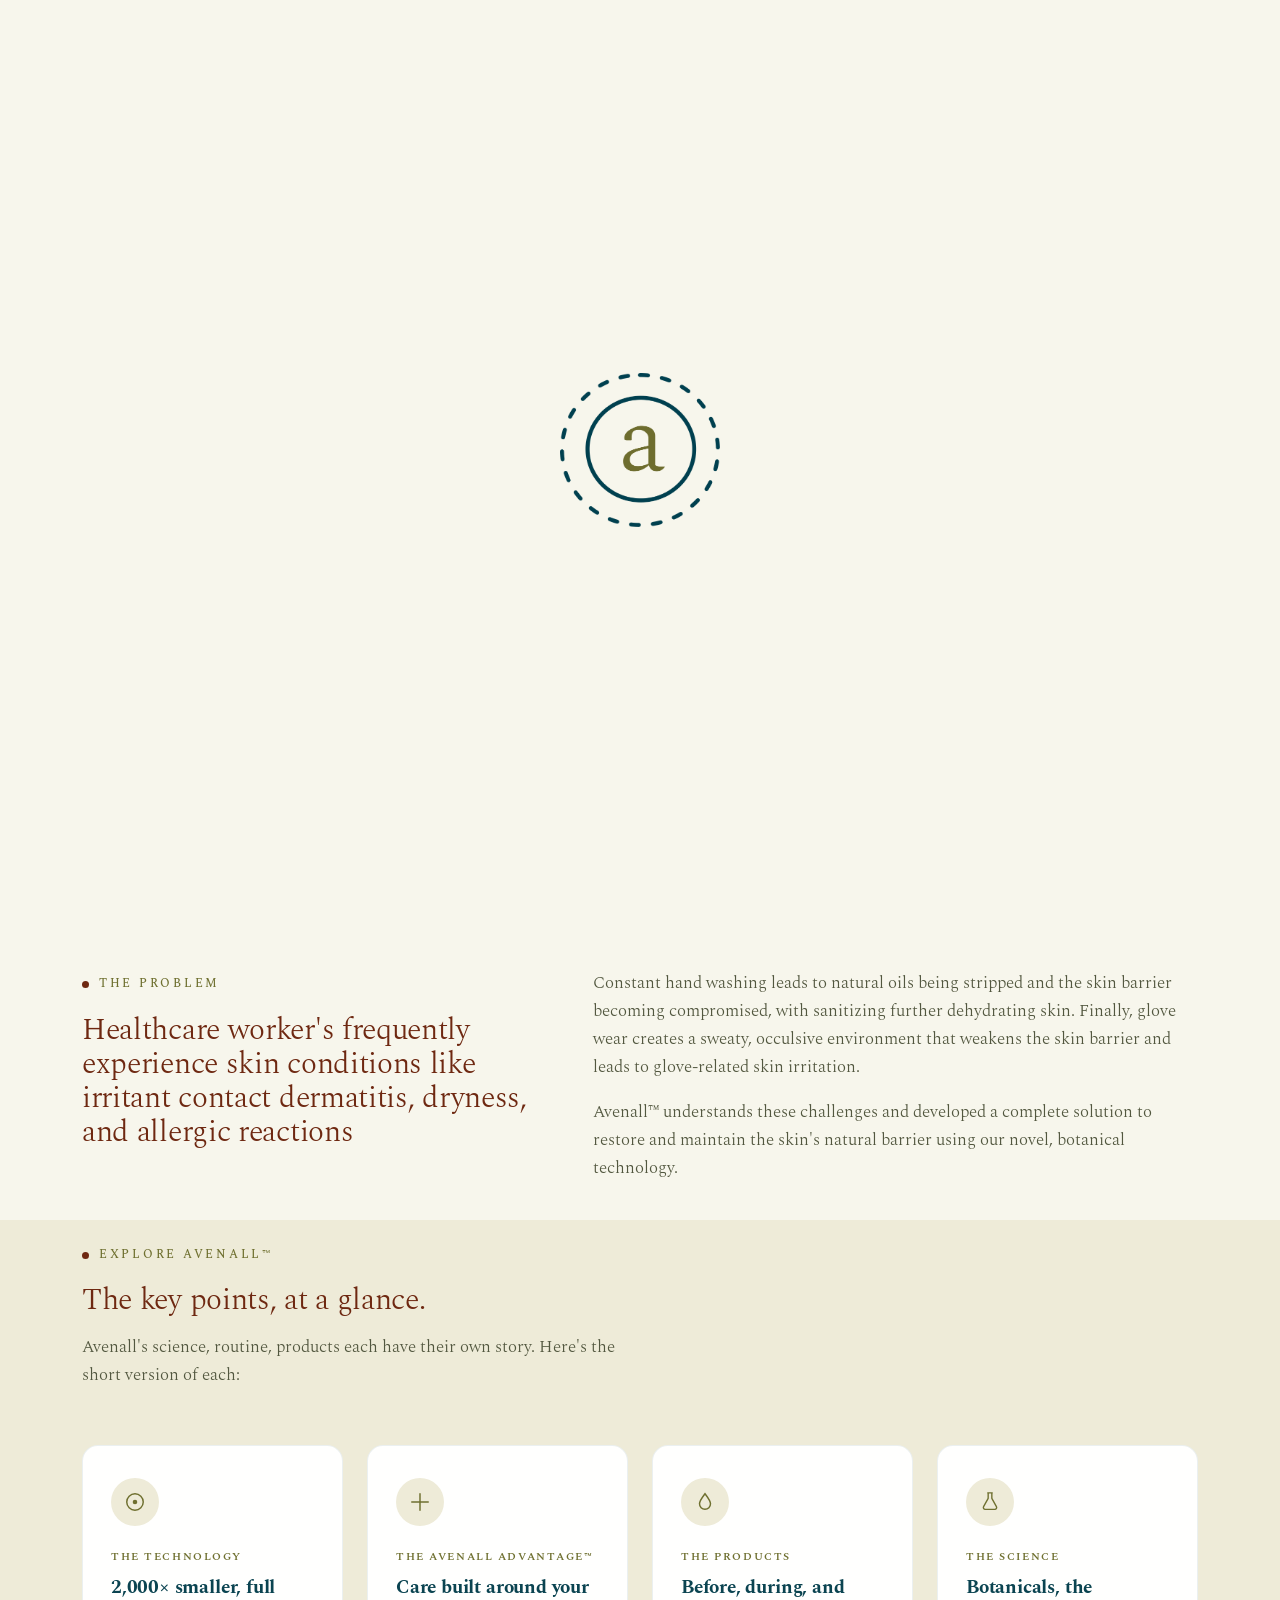
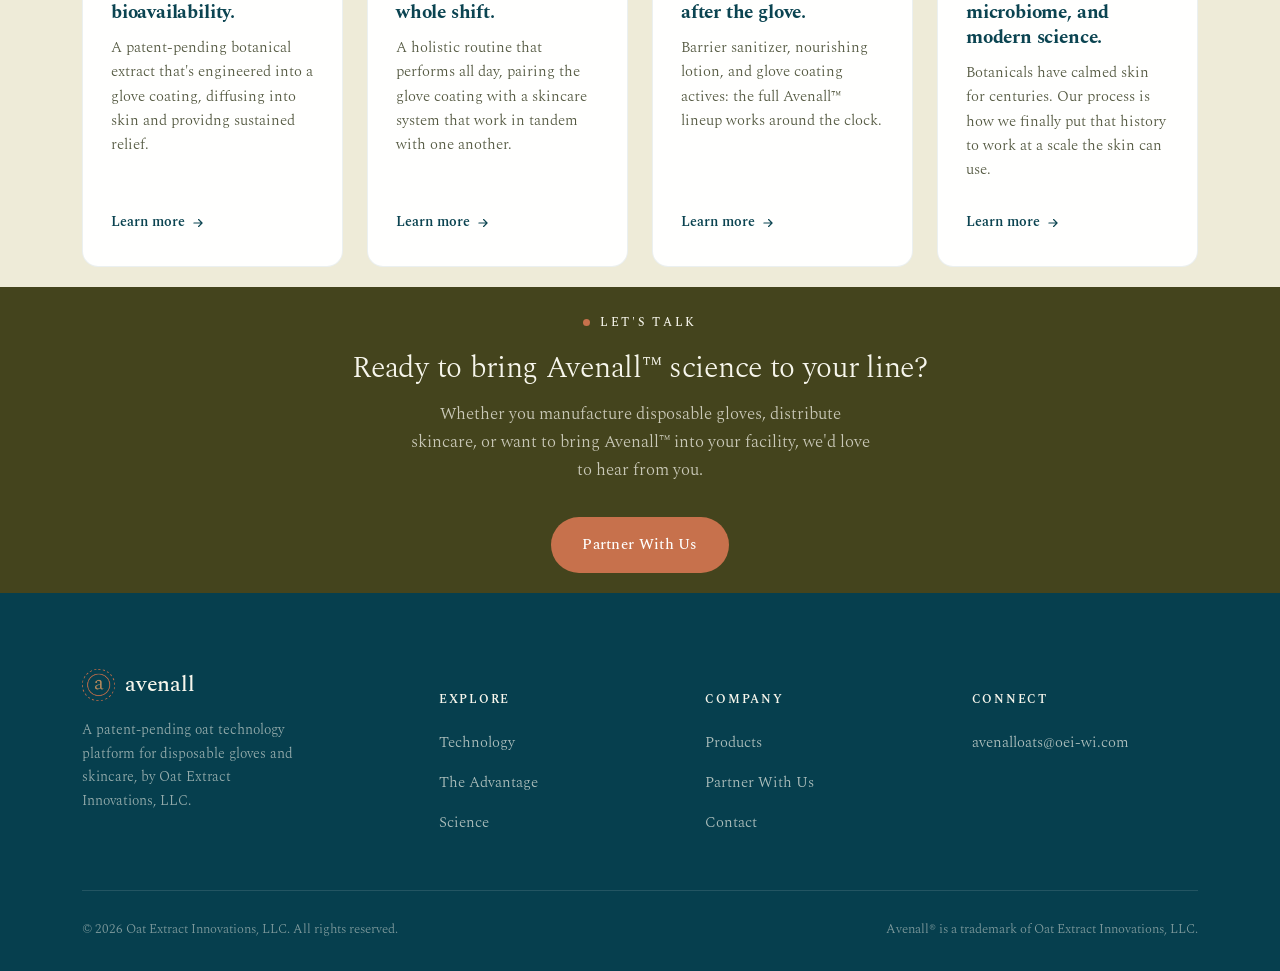
==== index.html @ 074fa8a2 "Homepage updates" ====
<!DOCTYPE html>
<html lang="en">
<head>
<meta charset="UTF-8">
<meta name="viewport" content="width=device-width, initial-scale=1.0">
<title>Avenall™ | Oat-Derived Glove Coating Technology &amp; Skincare</title>
<meta name="description" content="Avenall™ pairs a patent-pending oat glove coating with a complementary oat-derived skincare line, designed to support softer, more comfortable-looking skin, by Oat Extract Innovations, LLC.">

<link rel="icon" type="image/png" sizes="32x32" href="assets/favicon_32.png">
<link rel="apple-touch-icon" sizes="180x180" href="assets/favicon_180.png">

<link rel="preconnect" href="https://fonts.googleapis.com">
<link rel="preconnect" href="https://fonts.gstatic.com" crossorigin>
<link href="https://fonts.googleapis.com/css2?family=Spectral:ital,wght@0,300;0,400;0,500;0,600;1,300;1,400&display=swap" rel="stylesheet">

<link rel="stylesheet" href="styles.css">
</head>
<body>

<!-- ===================== Splash ===================== -->
<div class="splash" id="splash" aria-hidden="true">
  <img src="assets/letter_navy.png" alt="Avenall" class="splash-mark">
</div>

<!-- ===================== Header ===================== -->
<header class="site-header">
  <div class="container">
    <a href="index.html" class="brand" aria-label="Avenall home">
      <img src="assets/letter_navy.png" alt="" class="brand-mark">
      <span class="brand-word">avenall</span>
    </a>

    <nav class="main-nav" id="mainNav">
      <a href="technology.html">Technology</a>
      <a href="advantage.html">The Advantage</a>
      <a href="products.html">Products</a>
      <a href="science.html">Science</a>
      <a href="contact.html">Contact</a>
    </nav>

    <div class="header-actions">
      <a href="contact.html" class="btn btn-outline">Partner With Us</a>
      <button class="nav-toggle" id="navToggle" aria-label="Toggle navigation" aria-expanded="false">
        <span></span><span></span><span></span>
      </button>
    </div>
  </div>
</header>

<main id="top">

  <!-- ===================== Hero ===================== -->
  <section class="hero section-pad">
    <div class="container">
      <div class="hero-copy">
        <div class="hero-mark">
          <svg viewBox="0 0 400 400" fill="none">
            <circle cx="200" cy="200" r="188" stroke="var(--navy)" stroke-width="7" stroke-dasharray="20 20" opacity="1"/>
            <circle cx="200" cy="200" r="130" stroke="var(--olive)" stroke-width="7"/>
            <circle cx="200" cy="200" r="34" fill="var(--maroon)"/>
          </svg>
        </div>
        <h1>Avenall Advantage™ is the first ever skincare system designed for healthcare workers</h1>
        <div class="hero-divider"></div>
        <h2>Our patent-pending formulations help repair skin and prevent dryness and irritation caused by repeated hand washing, sanitizing, and glove use.</h2>
        <p class="lead">Each of our products use unique, specially formulated botanical extracts to target multiple stages of hand care. Our inner glove coating provides superior protection to the skin microbiome, our sanitizer and soap work to maintain the integrity of the skin, and our lotion ensures ongoing repair and maintenance. Used together, they create the Avenall Advantage™.</p>
        <div class="hero-ctas">
          <a href="technology.html" class="btn btn-primary">
            Explore the Technology
            <svg viewBox="0 0 24 24" fill="none"><path d="M5 12h14M13 6l6 6-6 6" stroke="currentColor" stroke-width="2" stroke-linecap="round" stroke-linejoin="round"/></svg>
          </a>
          <a href="contact.html" class="btn btn-outline">Partner With Us</a>
        </div>
      </div>
    </div>
  </section>

  <!-- ===================== The Problem (condensed) ===================== -->
  <section class="section-pad reveal">
    <div class="container">
      <div class="intro-row">
        <div>
          <div class="eyebrow">The Problem</div>
          <h2>Healthcare worker's frequently experience skin conditions like irritant contact dermatitis, dryness, and allergic reactions </h2>
        </div>
        <div>
          <p>Constant hand washing leads to natural oils being stripped and the skin barrier becoming compromised, with sanitizing further dehydrating skin. Finally, glove wear creates a sweaty, occulsive environment that weakens the skin barrier and leads to glove-related skin irritation.</p>
          <p>Avenall™ understands these challenges and developed a complete solution to restore and maintain the skin's natural barrier using our novel, botanical technology.</p>
        </div>
      </div>
    </div>
  </section>

  <!-- ===================== Explore summary ===================== -->
  <section class="tech-section section-pad reveal">
    <div class="container">
      <div class="eyebrow">Explore Avenall™</div>
      <h2>The key points, at a glance.</h2>
      <p style="max-width:60ch;">Avenall's science, routine, products each have their own story. Here's the short version of each:</p>

      <div class="summary-grid">
        <a href="technology.html" class="summary-card">
          <div class="icon"><svg width="22" height="22" viewBox="0 0 24 24" fill="none"><circle cx="12" cy="12" r="9" stroke="currentColor" stroke-width="1.6"/><circle cx="12" cy="12" r="2.5" fill="currentColor"/></svg></div>
          <div class="tag">The Technology</div>
          <h3>2,000× smaller, full bioavailability.</h3>
          <p>A patent-pending botanical extract that's engineered into a glove coating, diffusing into skin and providng sustained relief.</p>
          <span class="link">Learn more <svg viewBox="0 0 24 24" fill="none"><path d="M5 12h14M13 6l6 6-6 6" stroke="currentColor" stroke-width="2" stroke-linecap="round" stroke-linejoin="round"/></svg></span>
        </a>

        <a href="advantage.html" class="summary-card">
          <div class="icon"><svg width="22" height="22" viewBox="0 0 24 24" fill="none"><path d="M12 3v18M3 12h18" stroke="currentColor" stroke-width="1.6" stroke-linecap="round"/></svg></div>
          <div class="tag">The Avenall Advantage™</div>
          <h3>Care built around your whole shift.</h3>
          <p>A holistic routine that performs all day, pairing the glove coating with a skincare system that work in tandem with one another.</p>
          <span class="link">Learn more <svg viewBox="0 0 24 24" fill="none"><path d="M5 12h14M13 6l6 6-6 6" stroke="currentColor" stroke-width="2" stroke-linecap="round" stroke-linejoin="round"/></svg></span>
        </a>

        <a href="products.html" class="summary-card">
          <div class="icon"><svg width="22" height="22" viewBox="0 0 24 24" fill="none"><path d="M12 3c3 4 6 7.5 6 11a6 6 0 01-12 0c0-3.5 3-7 6-11z" stroke="currentColor" stroke-width="1.6"/></svg></div>
          <div class="tag">The Products</div>
          <h3>Before, during, and after the glove.</h3>
          <p>Barrier sanitizer, nourishing lotion, and glove coating actives: the full Avenall™ lineup works around the clock.</p>
          <span class="link">Learn more <svg viewBox="0 0 24 24" fill="none"><path d="M5 12h14M13 6l6 6-6 6" stroke="currentColor" stroke-width="2" stroke-linecap="round" stroke-linejoin="round"/></svg></span>
        </a>

        <a href="science.html" class="summary-card">
          <div class="icon"><svg width="22" height="22" viewBox="0 0 24 24" fill="none"><path d="M9 2h6M10 2v6l-5 9a2 2 0 001.7 3h10.6a2 2 0 001.7-3l-5-9V2" stroke="currentColor" stroke-width="1.5" stroke-linejoin="round"/></svg></div>
          <div class="tag">The Science</div>
          <h3>Botanicals, the microbiome, and modern science.</h3>
          <p>Botanicals have calmed skin for centuries. Our process is how we finally put that history to work at a scale the skin can use.</p>
          <span class="link">Learn more <svg viewBox="0 0 24 24" fill="none"><path d="M5 12h14M13 6l6 6-6 6" stroke="currentColor" stroke-width="2" stroke-linecap="round" stroke-linejoin="round"/></svg></span>
        </a>
      </div>
    </div>
  </section>

  <!-- ===================== Final CTA ===================== -->
  <section class="final-cta section-pad reveal">
    <div class="container">
      <div class="eyebrow">Let's Talk</div>
      <h2>Ready to bring Avenall™ science to your line?</h2>
      <p>Whether you manufacture disposable gloves, distribute skincare, or want to bring Avenall™ into your facility, we'd love to hear from you.</p>
      <a href="contact.html" class="btn btn-primary">Partner With Us</a>
    </div>
  </section>

</main>

<!-- ===================== Footer ===================== -->
<footer class="site-footer">
  <div class="container">
    <div class="footer-top">
      <div class="footer-brand">
        <div class="brand-lockup">
          <img src="assets/letter_peach.png" alt="">
          <span class="brand-word">avenall</span>
        </div>
        <p>A patent-pending oat technology platform for disposable gloves and skincare, by Oat Extract Innovations, LLC.</p>
      </div>
      <div class="footer-col">
        <h5>Explore</h5>
        <ul>
          <li><a href="technology.html">Technology</a></li>
          <li><a href="advantage.html">The Advantage</a></li>
          <li><a href="science.html">Science</a></li>
        </ul>
      </div>
      <div class="footer-col">
        <h5>Company</h5>
        <ul>
          <li><a href="products.html">Products</a></li>
          <li><a href="contact.html">Partner With Us</a></li>
          <li><a href="contact.html">Contact</a></li>
        </ul>
      </div>
      <div class="footer-col">
        <h5>Connect</h5>
        <ul>
          <li><a href="mailto:avenalloats@oei-wi.com">avenalloats@oei-wi.com</a></li>
        </ul>
      </div>
    </div>
    <div class="footer-bottom">
      <span>© 2026 Oat Extract Innovations, LLC. All rights reserved.</span>
      <span>Avenall® is a trademark of Oat Extract Innovations, LLC.</span>
    </div>
  </div>
</footer>

<script src="script.js"></script>
</body>
</html>
---- styles.css ----
/* ===================== Avenall — Base ===================== */

:root {
  --cream: #F7F6EC;
  --cream-deep: #EEEBD8;
  --paper: #FFFFFE;
  --navy: #0B4451;
  --navy-deep: #063f4e;
  --olive: #6F7030;
  --olive-deep: #44441D;
  --terracotta: #C7714C;
  --terracotta-deep: #A85C3B;
  --maroon: #6E2811;
  --ink: #23261C;
  --ink-soft: #52573F;

  --font-display: 'Spectral', Georgia, 'Times New Roman', serif;
  --font-body: 'Spectral', Georgia, 'Times New Roman', serif;

  --container: 1180px;
  --radius: 4px;
}

* { box-sizing: border-box; }

html { scroll-behavior: smooth; }

body {
  margin: 0;
  background: var(--cream);
  color: var(--ink);
  font-family: var(--font-body);
  font-weight: 300;
  font-size: 17px;
  line-height: 1.65;
  -webkit-font-smoothing: antialiased;
}

img { max-width: 100%; display: block; }

a { color: inherit; text-decoration: none; }

.container {
  max-width: var(--container);
  margin: 0 auto;
  padding: 0 32px;
}

h1, h3, h4 {
  font-family: var(--font-display);
  font-weight: 700;
  color: var(--navy);
  margin: 0 0 0.5em;
  letter-spacing: -0.01em;
}

h2 {
   font-family: var(--font-display);
  font-weight: 300;
  color: var( --maroon);
  margin: 0 0 0.5em;
  letter-spacing: -0.01em;
}
h1 { font-size: clamp(2.4rem, 5vw, 4.2rem); line-height: 1.05; font-weight: 480; }
h2 { font-size: clamp(1.9rem, 2.4vw, 1.8rem); line-height: 1.12; }
h3 { font-size: 1.35rem; line-height: 1.3; }

p { margin: 0 0 1em; color: var(--ink-soft); }
p2 { margin: 0 0 1em; color: var(--ink-soft); font-size: 1.05rem; line-height: 1.5;
}

.eyebrow {
  display: inline-flex;
  align-items: center;
  gap: 10px;
  font-family: var(--font-body);
  font-size: 0.78rem;
  letter-spacing: 0.22em;
  text-transform: uppercase;
  color: var(--olive);
  font-weight: 500;
  margin-bottom: 18px;
}

.eyebrow::before {
  content: "";
  width: 7px;
  height: 7px;
  border-radius: 50%;
  background: var(--maroon);
  flex-shrink: 0;
}
 
.eyebrow.on-dark { color: var(--terracotta); }

section { position: relative; }

.section-pad { padding: 20px 0; }

@media (max-width: 720px) {
  .section-pad { padding: 76px 0; }
  .container { padding: 0 22px; }
}

/* ===================== Buttons ===================== */

.btn {
  display: inline-flex;
  align-items: center;
  gap: 10px;
  font-family: var(--font-body);
  font-size: 0.92rem;
  font-weight: 500;
  letter-spacing: 0.02em;
  padding: 15px 30px;
  border-radius: 999px;
  border: 1.5px solid transparent;
  cursor: pointer;
  transition: all 0.22s ease;
  white-space: nowrap;
}

.btn-primary {
  background: var(--terracotta);
  color: var(--paper);
}
.btn-primary:hover { background: var(--terracotta-deep); transform: translateY(-1px); }

.btn-outline {
  background: transparent;
  border-color: rgba(11, 68, 81, 0.3);
  color: var(--navy);
}
.btn-outline:hover { border-color: var(--navy); background: rgba(11, 68, 81, 0.05); }

.btn-outline.on-dark {
  border-color: rgba(247, 246, 236, 0.35);
  color: var(--cream);
}
.btn-outline.on-dark:hover { border-color: var(--cream); background: rgba(247, 246, 236, 0.08); }

.btn svg { width: 16px; height: 16px; }

/* ===================== Ring Motif ===================== */

.ring-mark {
  --ring-dash: var(--navy);
  --ring-solid: var(--olive);
  --ring-dot: var(--maroon);
}

.ring-mark.on-dark {
  --ring-dash: var(--terracotta);
  --ring-dash: rgba(199, 113, 76, 0.85);
  --ring-solid: var(--terracotta);
  --ring-dot: var(--maroon);
}

/* ===================== Header ===================== */

.site-header {
  position: sticky;
  top: 0;
  z-index: 100;
  background: rgba(247, 246, 236, 0.88);
  backdrop-filter: blur(10px) saturate(1.1);
  -webkit-backdrop-filter: blur(10px) saturate(1.1);
  border-bottom: 1px solid rgba(11, 68, 81, 0.08);
}

.site-header .container {
  display: flex;
  align-items: center;
  justify-content: space-between;
  height: 84px;
}

.brand {
  display: flex;
  align-items: center;
  gap: 10px;
}
.brand-mark { height: 34px; width: auto; display: block; }
.brand-word {
  font-family: var(--font-display);
  font-size: 1.4rem;
  font-weight: 500;
  color: var(--navy);
  letter-spacing: -0.01em;
  line-height: 1;
}

.main-nav {
  display: flex;
  align-items: center;
  gap: 40px;
}

.main-nav a {
  font-size: 0.92rem;
  font-weight: 500;
  color: var(--navy);
  position: relative;
  padding: 4px 0;
}
.main-nav a::after {
  content: "";
  position: absolute;
  left: 0; right: 100%;
  bottom: -2px;
  height: 1.5px;
  background: var(--terracotta);
  transition: right 0.25s ease;
}
.main-nav a:hover::after { right: 0; }
.main-nav a.active { color: var(--terracotta); }
.main-nav a.active::after { right: 0; background: var(--terracotta); }

.header-actions { display: flex; align-items: center; gap: 22px; }

.nav-toggle {
  display: none;
  flex-direction: column;
  gap: 5px;
  background: none;
  border: none;
  cursor: pointer;
  padding: 8px;
}
.nav-toggle span { width: 22px; height: 2px; background: var(--navy); border-radius: 2px; }

@media (max-width: 900px) {
  .main-nav {
    position: fixed;
    top: 84px; left: 0; right: 0;
    background: var(--cream);
    flex-direction: column;
    align-items: flex-start;
    gap: 0;
    padding: 10px 22px 26px;
    border-bottom: 1px solid rgba(11,68,81,0.08);
    transform: translateY(-8px);
    opacity: 0;
    pointer-events: none;
    transition: all 0.2s ease;
  }
  .main-nav.open { transform: translateY(0); opacity: 1; pointer-events: auto; }
  .main-nav a { padding: 14px 0; width: 100%; border-bottom: 1px solid rgba(11,68,81,0.06); }
  .header-actions .btn-outline { display: none; }
  .nav-toggle { display: flex; }
}

/* ===================== Hero ===================== */

.hero {
  overflow: hidden;
  padding: 90px 0 100px;
}

.hero .container {
  display: grid;
  grid-template-columns: 1fr;
  gap: 40px;
  align-items:center;
}

.hero-copy {
  text-align: center;
}
.hero-divider {
  width: 100px;
  height: 2px;
  background: var(--olive);
  opacity: 0.5;
  margin: 26px auto;
}
.hero-copy p.lead {
  font-size: 1.15rem;
}
.hero-ctas {
  justify-content: center;
}
.hero-tagline {
  justify-content: center;
}
.hero-ctas {
  display: flex;
  gap: 16px;
  margin-top: 34px;
  flex-wrap: wrap;
}

.hero-mark {
  width: 120px;
  height: 120px;
  margin: 0 auto 28px;
  justify-content: center
}
.hero-mark svg { width: 100%; height: 100%; }

.hero-detail {
  margin: 18px auto 0;
  font-size: 0.98rem;
  color: var(--ink-soft);
}

.hero-tagline {
  margin-top: 46px;
  display: flex;
  align-items: center;
  gap: 14px;
  font-family: var(--font-body);
  font-size: 0.82rem;
  letter-spacing: 0.24em;
  text-transform: uppercase;
  color: var(--olive);
  font-weight: 500;
}
.hero-tagline .rule { width: 40px; height: 1px; background: var(--olive); opacity: 0.5; }

.hero-visual {
  position: relative;
  display: flex;
  align-items: center;
  justify-content: center;
  aspect-ratio: 1 / 1;
}

.hero-visual .ring-svg { width: 100%; height: 100%; }

.hero-visual .stat-pair {
  position: absolute;
  bottom: 2%;
  left: 50%;
  transform: translateX(-50%);
  display: flex;
  align-items: center;
  gap: 16px;
  background: var(--paper);
  border-radius: 18px;
  padding: 18px 22px;
  box-shadow: 0 18px 40px -14px rgba(11, 68, 81, 0.28);
  font-family: var(--font-display);
}
.hero-visual .stat-pair .stat { text-align: center; }
.hero-visual .stat-pair .num {
  font-size: 1.35rem;
  color: var(--terracotta);
  font-weight: 600;
  line-height: 1;
  white-space: nowrap;
}
.hero-visual .stat-pair .lbl {
  font-family: var(--font-body);
  font-size: 0.6rem;
  letter-spacing: 0.05em;
  text-transform: uppercase;
  color: var(--ink-soft);
  margin-top: 6px;
  max-width: 100px;
  line-height: 1.3;
}
.hero-visual .stat-pair .arrow {
  color: var(--olive);
  opacity: 0.55;
  flex-shrink: 0;
  display: flex;
}

@media (max-width: 900px) {
  .hero .container { grid-template-columns: 1fr; }
  .hero-visual { max-width: 380px; margin: 20px auto 0; }
}

@media (max-width: 520px) {
  .hero-visual .stat-pair {
    flex-direction: column;
    gap: 10px;
    padding: 16px 20px;
    bottom: -4%;
  }
  .hero-visual .stat-pair .arrow { transform: rotate(90deg); }
}

/* ===================== Problem grid ===================== */

.problem-grid {
  display: grid;
  grid-template-columns: repeat(3, 1fr);
  gap: 1px;
  background: rgba(11, 68, 81, 0.1);
  border: 1px solid rgba(11, 68, 81, 0.1);
  border-radius: 12px;
  overflow: hidden;
  margin-top: 56px;
}
.problem-card {
  background: var(--paper);
  padding: 34px 30px;
}
.problem-card .icon { color: var(--terracotta); margin-bottom: 16px; }
.problem-card h4 {
  font-family: var(--font-body);
  color: var(--navy);
  font-weight: 600;
  font-size: 1.02rem;
  margin-bottom: 6px;
}
.problem-card p { font-size: 0.94rem; margin: 0; }

@media (max-width: 860px) {
  .problem-grid { grid-template-columns: repeat(2, 1fr); }
}
@media (max-width: 560px) {
  .problem-grid { grid-template-columns: 1fr; }
}

/* ===================== Two-col intro blocks ===================== */

.intro-row {
  display: grid;
  grid-template-columns: 0.85fr 1.15fr;
  gap: 64px;
  align-items: start;
}
@media (max-width: 860px) {
  .intro-row { grid-template-columns: 1fr; gap: 20px; }
}

/* ===================== Technology / comparison ===================== */

.tech-section { background: var(--cream-deep); }

.compare {
  margin-top: 40px;
  display: grid;
  grid-template-columns: 1fr auto 1fr;
  gap: 30px;
  align-items: center;
}
@media (max-width: 780px) {
  .compare { grid-template-columns: 1fr; }
  .compare .vs { display: none; }
}

.compare-card {
  background: var(--paper);
  border-radius: 16px;
  padding: 36px 32px;
  border: 1px solid rgba(11,68,81,0.08);
}
.compare-card.highlight {
  background: var(--navy);
  border-color: var(--navy);
}
.compare-card.highlight h4,
.compare-card.highlight p { color: var(--cream); }
.compare-card.highlight p { opacity: 0.82; }

.compare-card h4 {
  font-family: var(--font-display);
  font-size: 1.3rem;
  margin-bottom: 14px;
}

.compare-scale {
  display: flex;
  align-items: center;
  gap: 12px;
  margin: 22px 0;
}
.compare-dot {
  border-radius: 50%;
  background: var(--olive);
  flex-shrink: 0;
}
.compare-card.highlight .compare-dot { background: var(--terracotta); }
.compare-figure { font-family: var(--font-display); font-size: 2.2rem; color: var(--navy); font-weight: 600; }
.compare-card.highlight .compare-figure { color: var(--terracotta); }
.compare-unit { font-size: 0.82rem; color: var(--ink-soft); text-transform: uppercase; letter-spacing: 0.08em; }
.compare-card.highlight .compare-unit { color: rgba(247,246,236,0.65); }

.vs {
  font-family: var(--font-display);
  font-style: italic;
  color: var(--olive);
  font-size: 1.1rem;
  justify-self: center;
}

/* ===================== Benefit cards ===================== */

.benefit-grid {
  display: grid;
  grid-template-columns: repeat(4, 1fr);
  gap: 24px;
  margin-top: 56px;
}
@media (max-width: 980px) { .benefit-grid { grid-template-columns: repeat(2, 1fr); } }
@media (max-width: 560px) { .benefit-grid { grid-template-columns: 1fr; } }

.benefit-grid.cols-3 { grid-template-columns: repeat(3, 1fr); }
@media (max-width: 860px) { .benefit-grid.cols-3 { grid-template-columns: 1fr; } }

.role-tag {
  font-size: 0.72rem;
  letter-spacing: 0.12em;
  text-transform: uppercase;
  color: var(--olive);
  font-weight: 600;
  margin-bottom: 12px;
  display: block;
}

.benefit-card {
  padding: 30px 26px;
  background: var(--paper);
  border-radius: 14px;
  border: 1px solid rgba(11,68,81,0.08);
  transition: transform 0.25s ease, box-shadow 0.25s ease;
}
.benefit-card:hover {
  transform: translateY(-4px);
  box-shadow: 0 22px 40px -20px rgba(11,68,81,0.25);
}
.benefit-card .icon {
  width: 44px; height: 44px;
  border-radius: 50%;
  background: var(--cream-deep);
  color: var(--olive);
  display: flex; align-items: center; justify-content: center;
  margin-bottom: 20px;
}
.benefit-card h4 { font-family: var(--font-body); font-weight: 600; color: var(--navy); font-size: 1.02rem; margin-bottom: 8px; }
.benefit-card p { font-size: 0.92rem; margin: 0; }

/* ===================== Advantage timeline ===================== */

.advantage { background: var(--navy); color: var(--cream); }
.advantage h2, .advantage h3 { color: var(--cream); }
.advantage p { color: rgba(247,246,236,0.72); }

.timeline {
  margin-top: 60px;
  display: grid;
  grid-template-columns: repeat(3, 1fr);
  gap: 30px;
  position: relative;
}
@media (max-width: 860px) { .timeline { grid-template-columns: 1fr; gap: 40px; } }

.timeline-step {
  position: relative;
  padding-top: 34px;
}
.timeline-step::before {
  content: attr(data-step);
  font-family: var(--font-display);
  font-size: 0.85rem;
  color: var(--navy);
  background: var(--terracotta);
  width: 34px; height: 34px;
  border-radius: 50%;
  display: flex; align-items: center; justify-content: center;
  position: absolute; top: 0; left: 0;
  font-weight: 600;
}
.timeline-step .when {
  font-size: 0.76rem;
  letter-spacing: 0.2em;
  text-transform: uppercase;
  color: var(--terracotta);
  font-weight: 500;
  margin-bottom: 10px;
  display: block;
}
.timeline-step h3 { margin-bottom: 10px; }
.timeline-step p { font-size: 0.95rem; margin: 0; }

/* ===================== Science section ===================== */

.science-wrap {
  display: grid;
  grid-template-columns: 1fr 1fr;
  gap: 70px;
  align-items: center;
}
@media (max-width: 900px) { .science-wrap { grid-template-columns: 1fr; gap: 36px; } }

.science-stat {
  background: var(--paper);
  border-radius: 16px;
  padding: 40px;
  border: 1px solid rgba(11,68,81,0.08);
}
.science-stat .big {
  font-family: var(--font-display);
  font-size: 3.2rem;
  color: var(--terracotta);
  line-height: 1;
  margin-bottom: 10px;
}
.science-stat .cap { text-transform: uppercase; letter-spacing: 0.14em; font-size: 0.78rem; color: var(--ink-soft); font-weight: 500; }
.science-stat hr { border: none; border-top: 1px solid rgba(11,68,81,0.1); margin: 26px 0; }

/* ===================== Products ===================== */

.product-grid {
  display: grid;
  grid-template-columns: repeat(3, 1fr);
  gap: 28px;
  margin-top: 56px;
}
@media (max-width: 900px) { .product-grid { grid-template-columns: 1fr; } }

.product-card {
  border-radius: 18px;
  overflow: hidden;
  background: var(--paper);
  border: 1px solid rgba(11,68,81,0.08);
  display: flex;
  flex-direction: column;
}
.product-card .swatch {
  height: 190px;
  display: flex;
  align-items: center;
  justify-content: center;
  position: relative;
  overflow: hidden;
}
.product-card .swatch svg { width: 80px; height: 80px; position: relative; z-index: 1; }
.product-card .swatch::before {
  content: "";
  position: absolute; inset: -40%;
  border-radius: 50%;
  opacity: 0.5;
}
.swatch.olive { background: var(--olive); }
.swatch.terracotta { background: var(--terracotta); }
.swatch.navy { background: var(--navy); }

.product-card .body { padding: 26px 28px 30px; flex: 1; display: flex; flex-direction: column; }
.product-card .tag {
  font-size: 0.72rem; letter-spacing: 0.14em; text-transform: uppercase;
  color: var(--olive); font-weight: 600; margin-bottom: 10px;
}
.product-card h3 { margin-bottom: 10px; }
.product-card p { font-size: 0.93rem; flex: 1; }
.product-card .link {
  margin-top: 12px;
  font-size: 0.88rem;
  font-weight: 600;
  color: var(--navy);
  display: inline-flex;
  align-items: center;
  gap: 6px;
}

/* ===================== CTA / Contact ===================== */

.contact-section { background: var(--cream-deep); }

.contact-wrap {
  display: grid;
  grid-template-columns: 0.9fr 1.1fr;
  gap: 70px;
  align-items: start;
}
@media (max-width: 900px) { .contact-wrap { grid-template-columns: 1fr; gap: 40px; } }

.contact-points { margin-top: 34px; display: flex; flex-direction: column; gap: 22px; }
.contact-point { display: flex; gap: 16px; align-items: flex-start; }
.contact-point .ic {
  width: 40px; height: 40px; border-radius: 50%;
  background: var(--paper); color: var(--olive);
  display: flex; align-items: center; justify-content: center; flex-shrink: 0;
  border: 1px solid rgba(11,68,81,0.08);
}
.contact-point strong { display: block; color: var(--navy); font-size: 0.98rem; margin-bottom: 2px; }
.contact-point span { font-size: 0.9rem; color: var(--ink-soft); }

form.inquiry {
  background: var(--paper);
  border-radius: 18px;
  padding: 40px;
  border: 1px solid rgba(11,68,81,0.08);
  display: grid;
  grid-template-columns: 1fr 1fr;
  gap: 20px;
}
form.inquiry .full { grid-column: 1 / -1; }
@media (max-width: 560px) { form.inquiry { grid-template-columns: 1fr; padding: 28px; } }

.field label {
  display: block;
  font-size: 0.82rem;
  font-weight: 500;
  color: var(--navy);
  margin-bottom: 8px;
}
.field input,
.field select,
.field textarea {
  width: 100%;
  border: 1.5px solid rgba(11,68,81,0.15);
  border-radius: 10px;
  padding: 13px 14px;
  font-family: var(--font-body);
  font-size: 0.95rem;
  background: var(--cream);
  color: var(--ink);
  transition: border-color 0.2s ease;
}
.field textarea { resize: vertical; min-height: 100px; }
.field input:focus,
.field select:focus,
.field textarea:focus {
  outline: none;
  border-color: var(--olive);
}
form.inquiry .btn { margin-top: 4px; }
.form-note { font-size: 0.8rem; color: var(--ink-soft); margin-top: 14px; }

/* ===================== Footer ===================== */

.site-footer {
  background: var(--navy-deep);
  color: rgba(247,246,236,0.75);
  padding: 76px 0 30px;
}

.footer-top {
  display: grid;
  grid-template-columns: 1.4fr 1fr 1fr 1fr;
  gap: 40px;
  padding-bottom: 54px;
  border-bottom: 1px solid rgba(247,246,236,0.12);
}
@media (max-width: 780px) {
  .footer-top { grid-template-columns: 1fr 1fr; }
}
@media (max-width: 480px) {
  .footer-top { grid-template-columns: 1fr; }
}

.footer-brand .brand-lockup { display: flex; align-items: center; gap: 10px; margin-bottom: 18px; }
.footer-brand .brand-lockup img { height: 32px; width: auto; }
.footer-brand .brand-lockup .brand-word { font-family: var(--font-display); font-size: 1.35rem; font-weight: 500; color: var(--cream); letter-spacing: -0.01em; }
.footer-brand p { color: rgba(247,246,236,0.6); font-size: 0.9rem; max-width: 32ch; }

.footer-col h5 {
  font-family: var(--font-body);
  font-size: 0.78rem;
  letter-spacing: 0.14em;
  text-transform: uppercase;
  color: var(--cream);
  font-weight: 600;
  margin-bottom: 18px;
}
.footer-col ul { list-style: none; margin: 0; padding: 0; display: flex; flex-direction: column; gap: 12px; }
.footer-col a { font-size: 0.92rem; color: rgba(247,246,236,0.7); transition: color 0.2s ease; }
.footer-col a:hover { color: var(--terracotta); }

.footer-bottom {
  display: flex;
  justify-content: space-between;
  align-items: center;
  padding-top: 28px;
  font-size: 0.82rem;
  color: rgba(247,246,236,0.5);
  flex-wrap: wrap;
  gap: 12px;
}

/* ===================== Page hero (sub-pages) ===================== */

.page-hero {
  padding: 66px 0 56px;
}

.breadcrumb {
  display: flex;
  align-items: center;
  gap: 8px;
  font-size: 0.85rem;
  color: var(--ink-soft);
  margin-bottom: 26px;
}
.breadcrumb a { color: var(--olive); font-weight: 500; }
.breadcrumb a:hover { text-decoration: underline; }

.page-hero h1 { font-size: clamp(2.1rem, 4vw, 3.1rem); }
.page-hero .lead { font-size: 1.1rem; max-width: 62ch; }

/* ===================== Home summary cards ===================== */

.summary-grid {
  display: grid;
  grid-template-columns: repeat(4, 1fr);
  gap: 24px;
  margin-top: 56px;
}
@media (max-width: 980px) { .summary-grid { grid-template-columns: repeat(2, 1fr); } }
@media (max-width: 560px) { .summary-grid { grid-template-columns: 1fr; } }

.summary-card {
  background: var(--paper);
  border-radius: 16px;
  border: 1px solid rgba(11,68,81,0.08);
  padding: 32px 28px;
  display: flex;
  flex-direction: column;
  transition: transform 0.25s ease, box-shadow 0.25s ease;
}
.summary-card:hover {
  transform: translateY(-4px);
  box-shadow: 0 22px 44px -22px rgba(11,68,81,0.28);
}
.summary-card .icon {
  width: 48px; height: 48px;
  border-radius: 50%;
  background: var(--cream-deep);
  color: var(--olive);
  display: flex; align-items: center; justify-content: center;
  margin-bottom: 22px;
}
.summary-card .tag {
  font-size: 0.7rem; letter-spacing: 0.14em; text-transform: uppercase;
  color: var(--olive); font-weight: 600; margin-bottom: 10px;
}
.summary-card h3 { font-size: 1.2rem; margin-bottom: 10px; }
.summary-card p { font-size: 0.92rem; flex: 1; }
.summary-card .link {
  margin-top: 14px;
  font-size: 0.88rem;
  font-weight: 600;
  color: var(--navy);
  display: inline-flex;
  align-items: center;
  gap: 6px;
}
.summary-card .link svg { width: 14px; height: 14px; transition: transform 0.2s ease; }
.summary-card:hover .link svg { transform: translateX(3px); }

/* ===================== Final CTA band ===================== */

.final-cta {
  background: var(--olive-deep);
  text-align: center;
}
.final-cta h2, .final-cta .eyebrow { color: var(--cream); }
.final-cta .eyebrow { justify-content: center; }
.final-cta .eyebrow::before { background: var(--terracotta); }
.final-cta p {
  color: rgba(247,246,236,0.75);
  max-width: 52ch;
  margin: 0 auto 32px;
}

/* ===================== Cross-link row (sub-page footer nudge) ===================== */

.cross-link {
  margin-top: 60px;
  padding-top: 40px;
  border-top: 1px solid rgba(11,68,81,0.1);
  display: flex;
  align-items: center;
  justify-content: space-between;
  gap: 20px;
  flex-wrap: wrap;
}
.cross-link .txt { font-size: 0.95rem; color: var(--ink-soft); }
.cross-link .txt strong { display: block; color: var(--navy); font-family: var(--font-display); font-size: 1.2rem; font-weight: 500; margin-bottom: 4px; }

/* ===================== Splash intro ===================== */

.splash {
  position: fixed;
  inset: 0;
  z-index: 999;
  background: var(--cream);
  display: flex;
  align-items: center;
  justify-content: center;
  opacity: 1;
  visibility: visible;
  transition: opacity 0.6s ease, visibility 0.6s ease;
}
.splash-mark {
  width: 160px;
  height: auto;
  animation: splash-pulse 1.6s ease-in-out infinite;
}
.splash.is-hidden {
  opacity: 0;
  visibility: hidden;
  pointer-events: none;
}
@keyframes splash-pulse {
  0%, 100% { transform: scale(1); opacity: 1; }
  50% { transform: scale(1.06); opacity: 0.86; }
}
@media (prefers-reduced-motion: reduce) {
  .splash-mark { animation: none; }
}

/* ===================== Reveal animation ===================== */

.reveal {
  opacity: 0;
  transform: translateY(18px);
  transition: opacity 0.7s ease, transform 0.7s ease;
}
.reveal.is-visible {
  opacity: 1;
  transform: translateY(0);
}
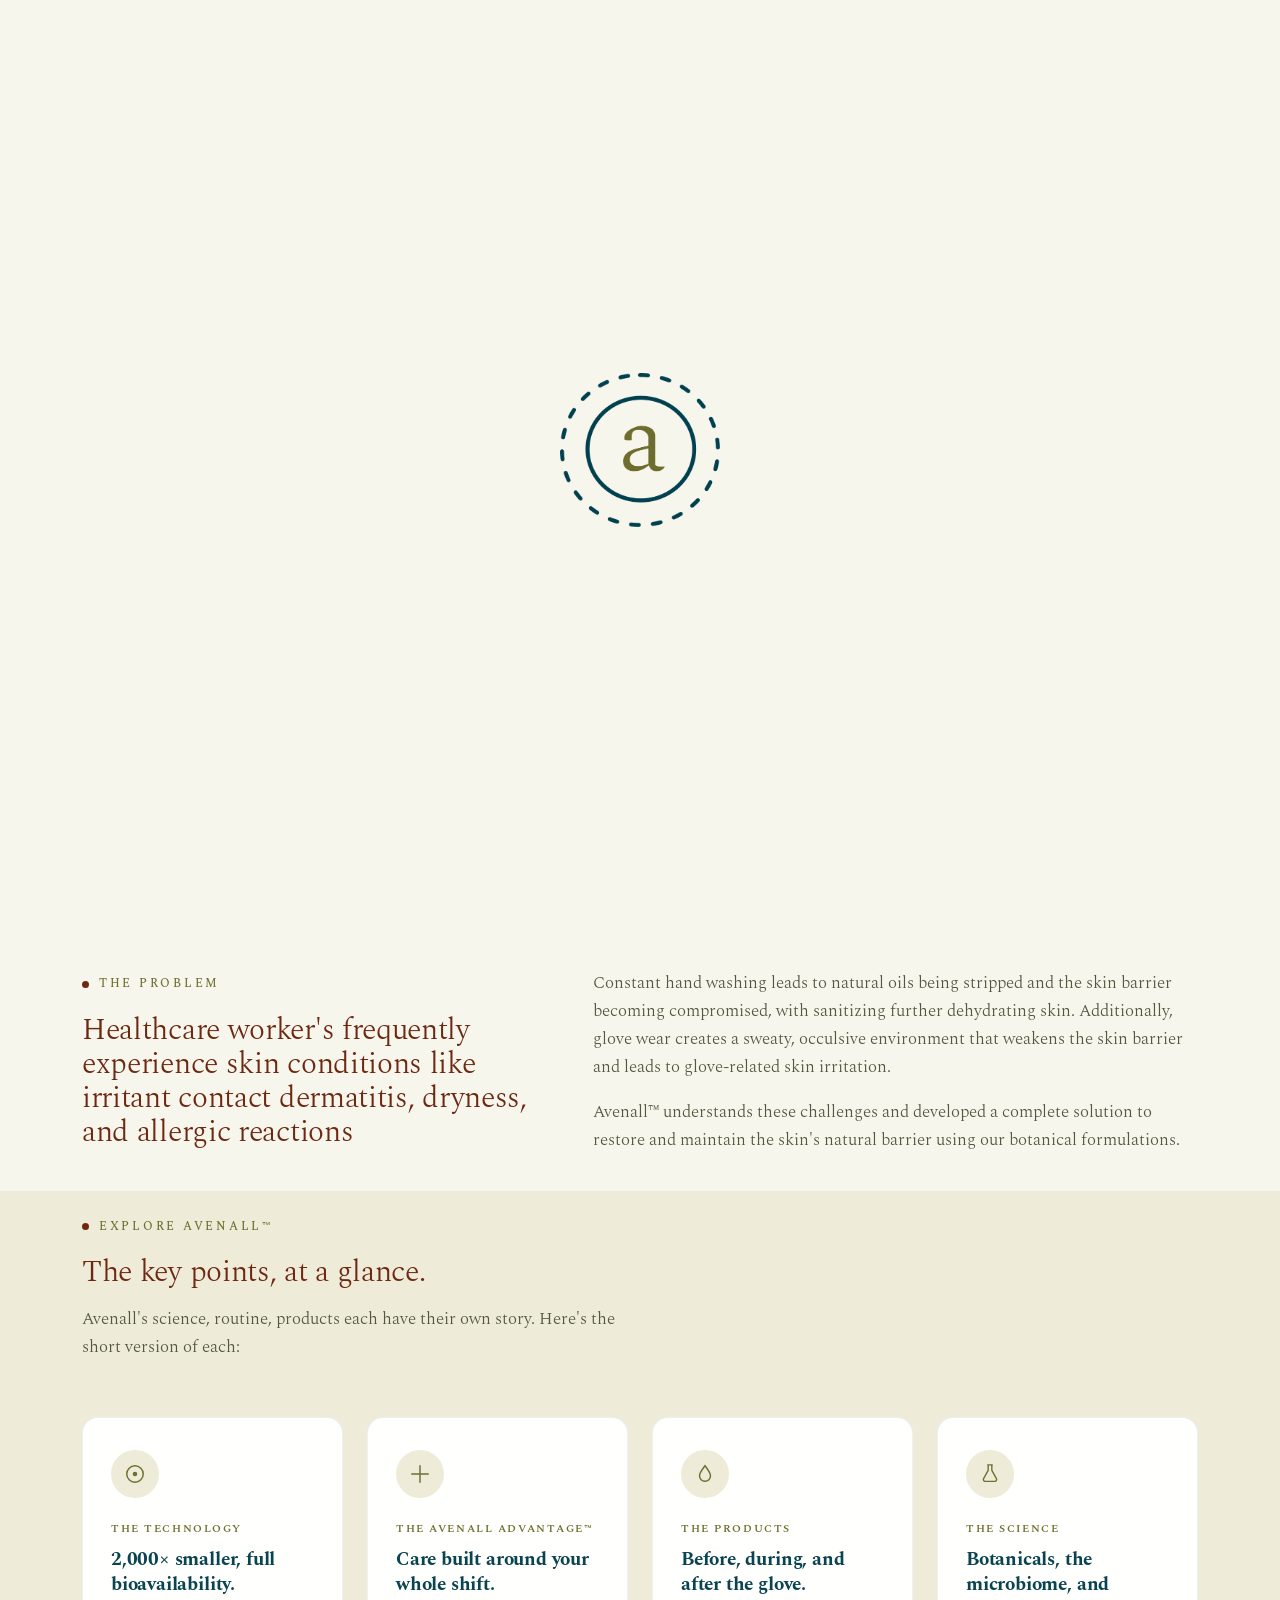
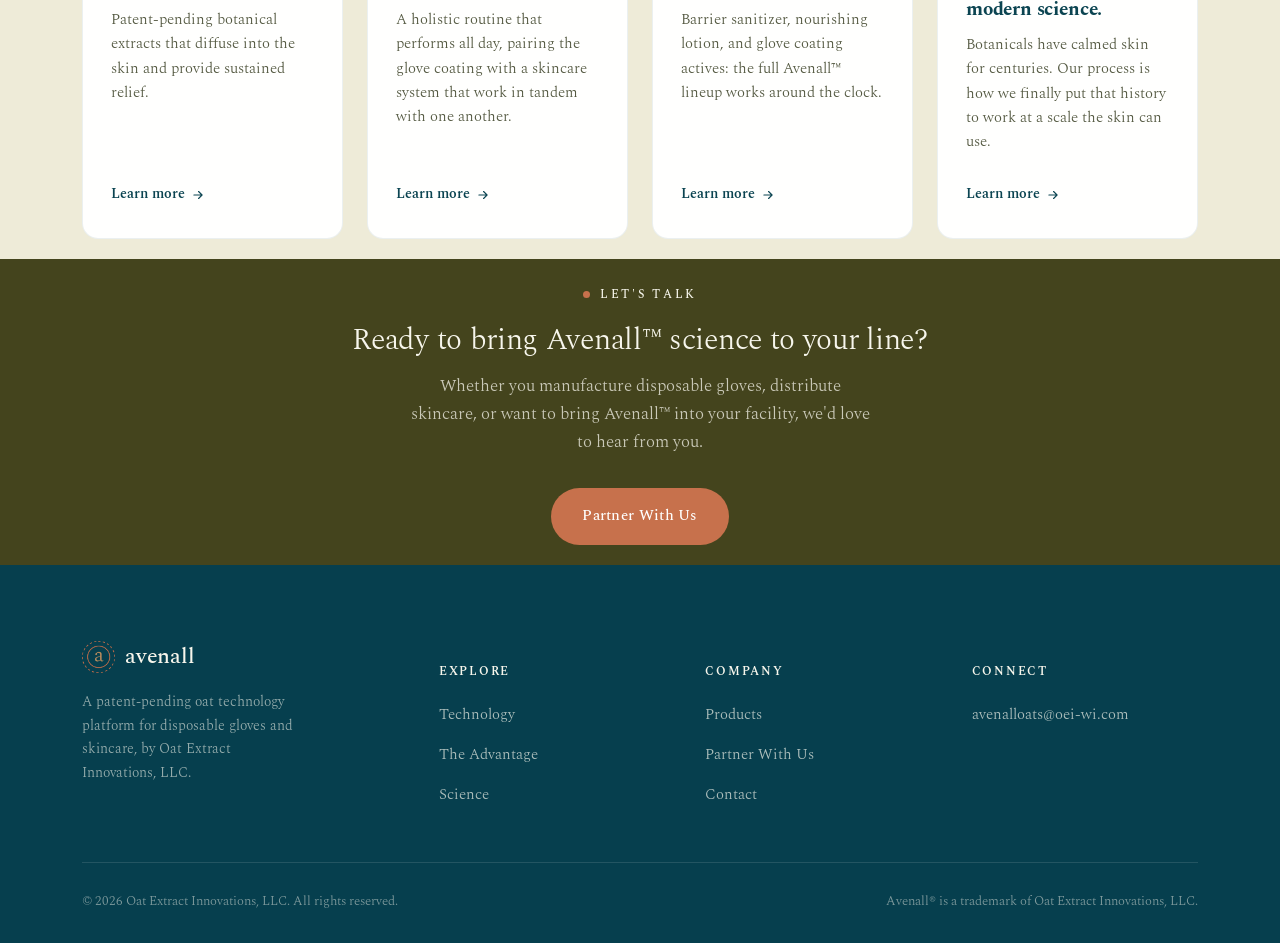
==== commit 0752675f: "wording change" ====
--- a/index.html
+++ b/index.html
@@ -84,8 +84,8 @@
           <h2>Healthcare worker's frequently experience skin conditions like irritant contact dermatitis, dryness, and allergic reactions </h2>
         </div>
         <div>
-          <p>Constant hand washing leads to natural oils being stripped and the skin barrier becoming compromised, with sanitizing further dehydrating skin. Finally, glove wear creates a sweaty, occulsive environment that weakens the skin barrier and leads to glove-related skin irritation.</p>
-          <p>Avenall™ understands these challenges and developed a complete solution to restore and maintain the skin's natural barrier using our novel, botanical technology.</p>
+          <p>Constant hand washing leads to natural oils being stripped and the skin barrier becoming compromised, with sanitizing further dehydrating skin. Additionally, glove wear creates a sweaty, occulsive environment that weakens the skin barrier and leads to glove-related skin irritation.</p>
+          <p>Avenall™ understands these challenges and developed a complete solution to restore and maintain the skin's natural barrier using our botanical formulations.</p>
         </div>
       </div>
     </div>
@@ -103,7 +103,7 @@
           <div class="icon"><svg width="22" height="22" viewBox="0 0 24 24" fill="none"><circle cx="12" cy="12" r="9" stroke="currentColor" stroke-width="1.6"/><circle cx="12" cy="12" r="2.5" fill="currentColor"/></svg></div>
           <div class="tag">The Technology</div>
           <h3>2,000× smaller, full bioavailability.</h3>
-          <p>A patent-pending botanical extract that's engineered into a glove coating, diffusing into skin and providng sustained relief.</p>
+          <p>Patent-pending botanical extracts that diffuse into the skin and provide sustained relief.</p>
           <span class="link">Learn more <svg viewBox="0 0 24 24" fill="none"><path d="M5 12h14M13 6l6 6-6 6" stroke="currentColor" stroke-width="2" stroke-linecap="round" stroke-linejoin="round"/></svg></span>
         </a>
 
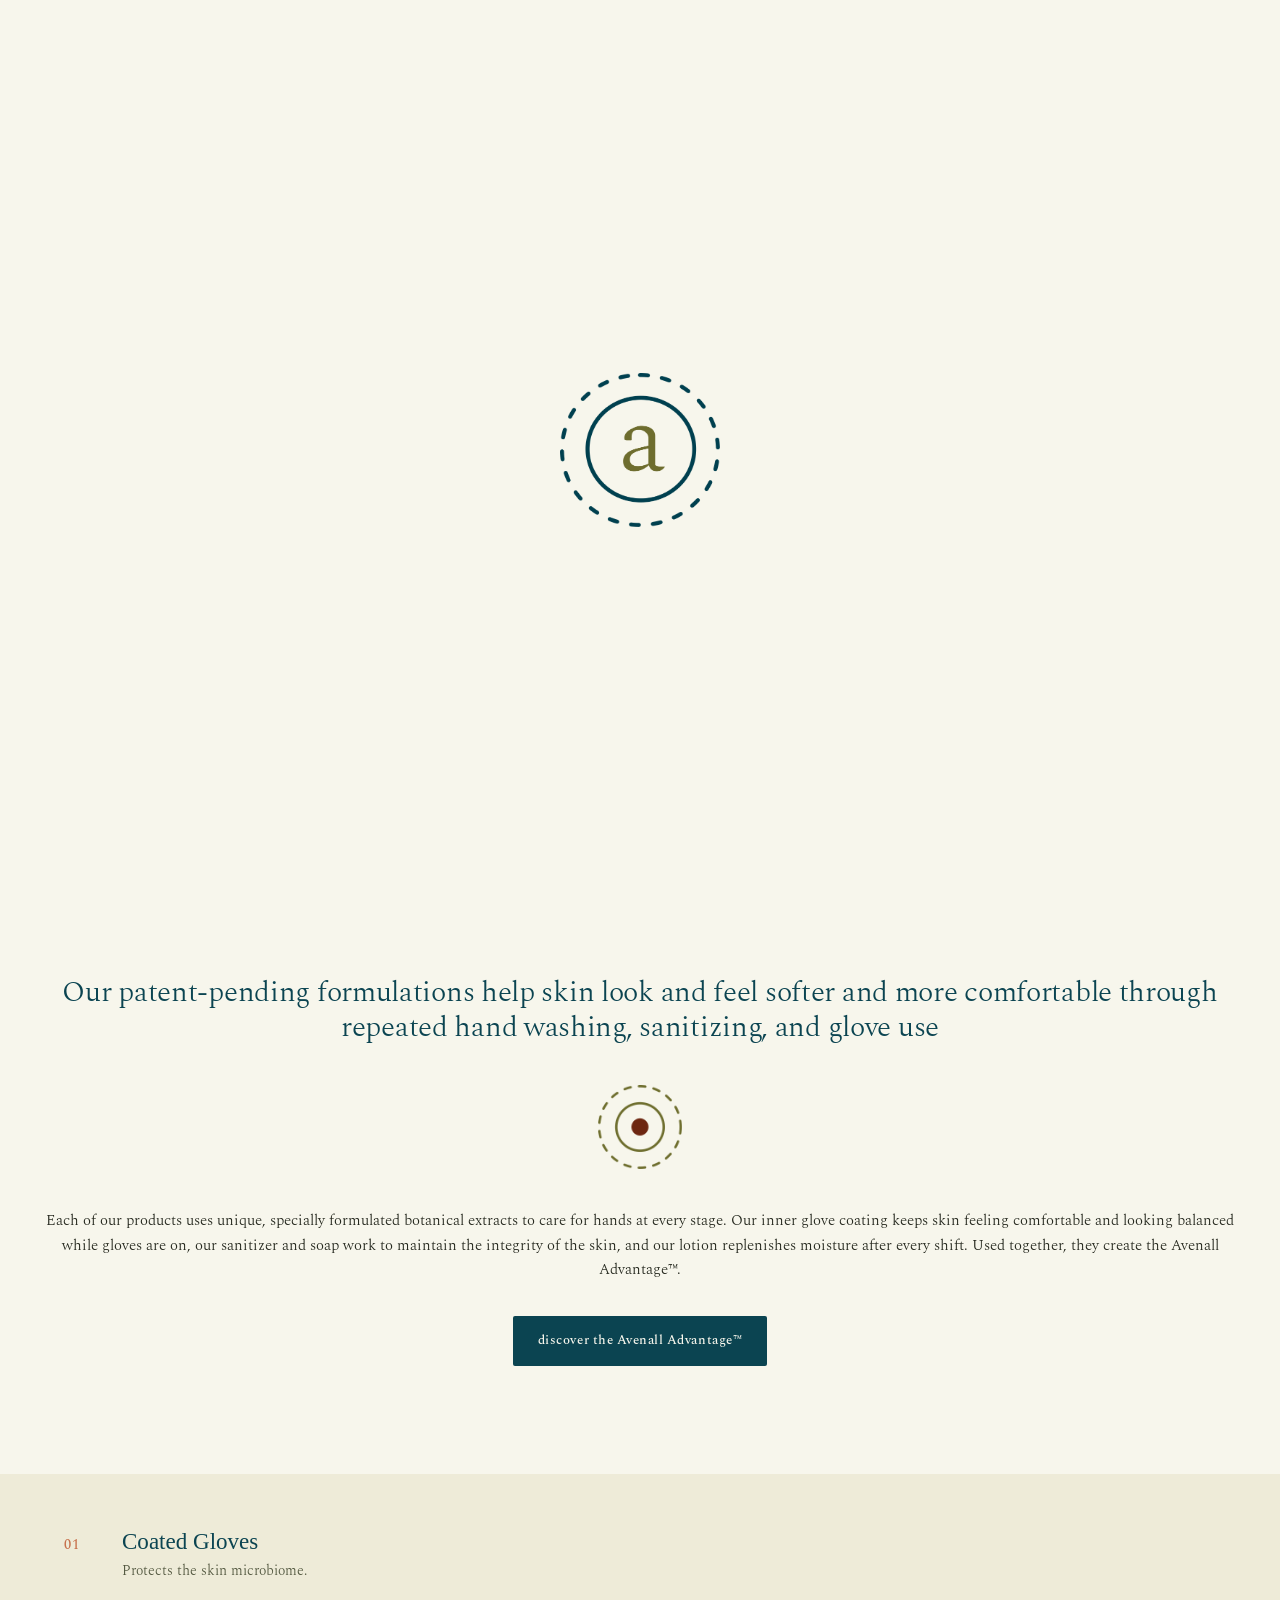
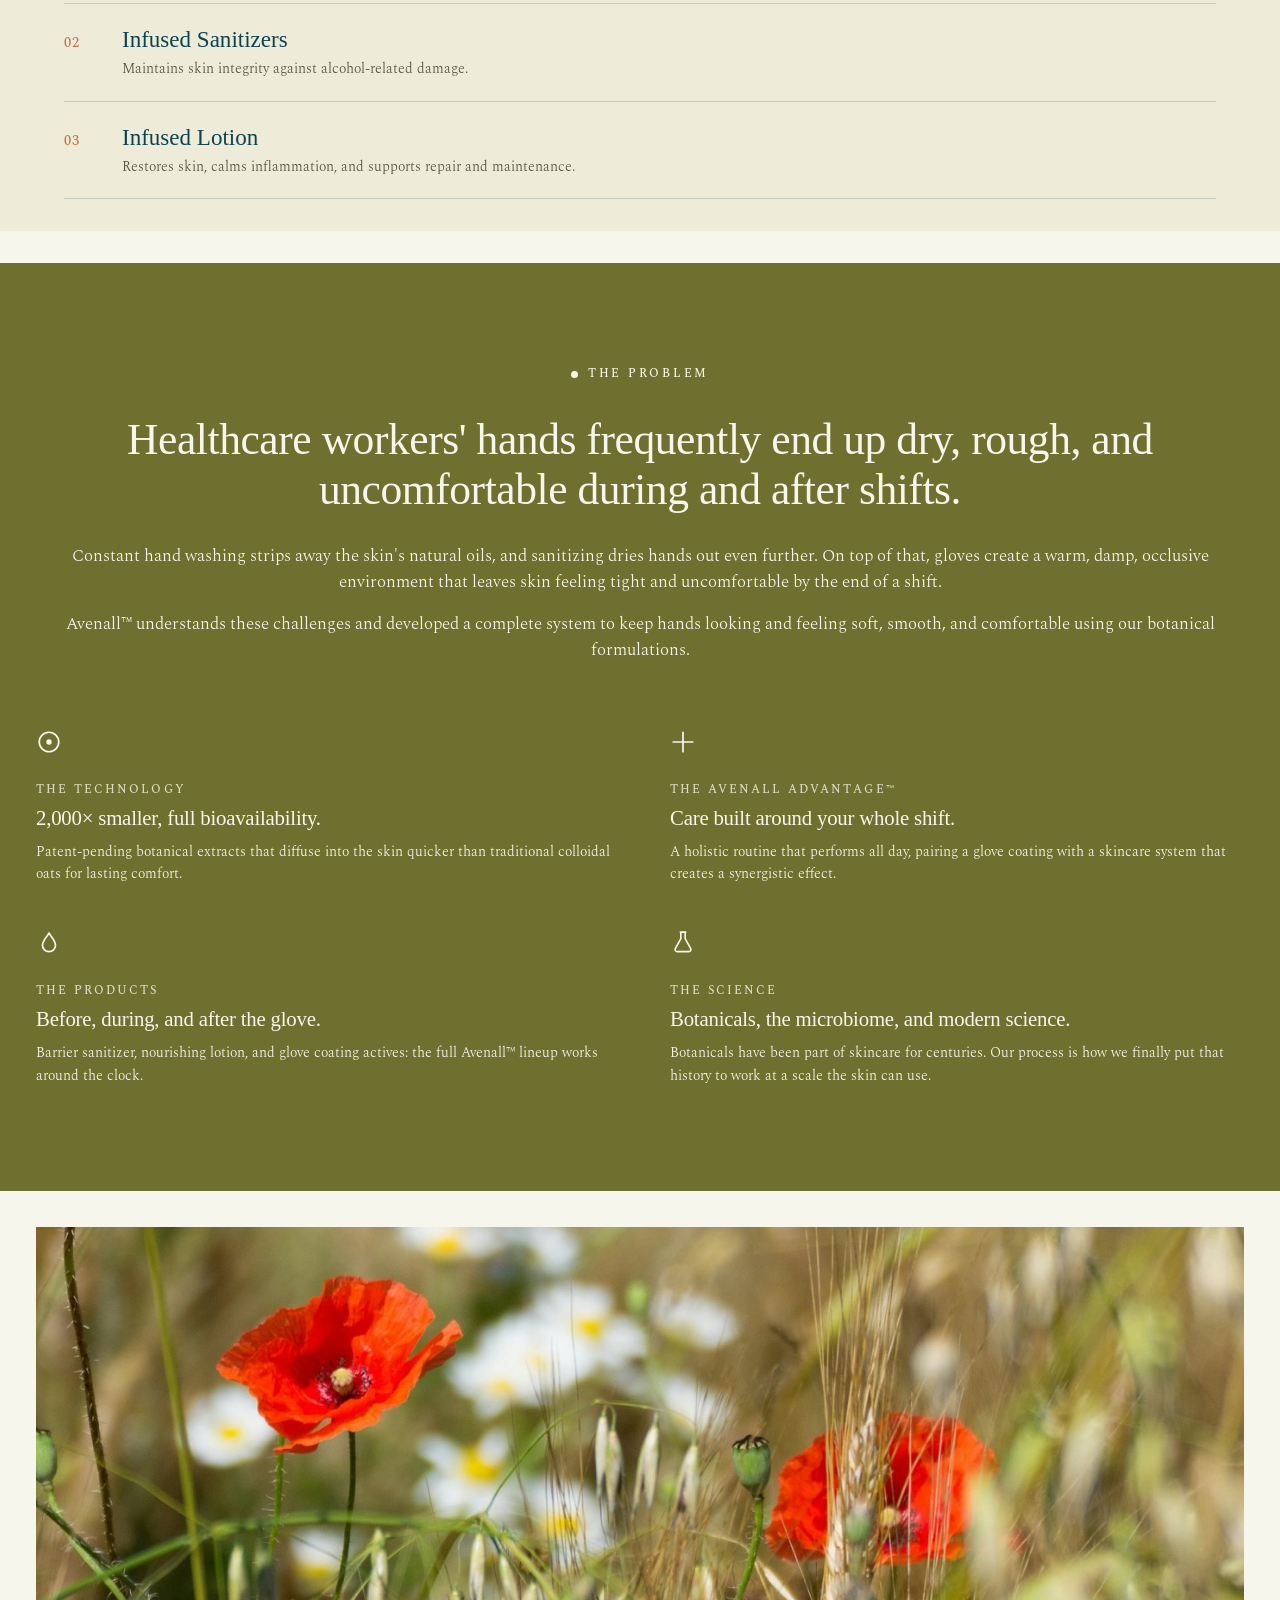
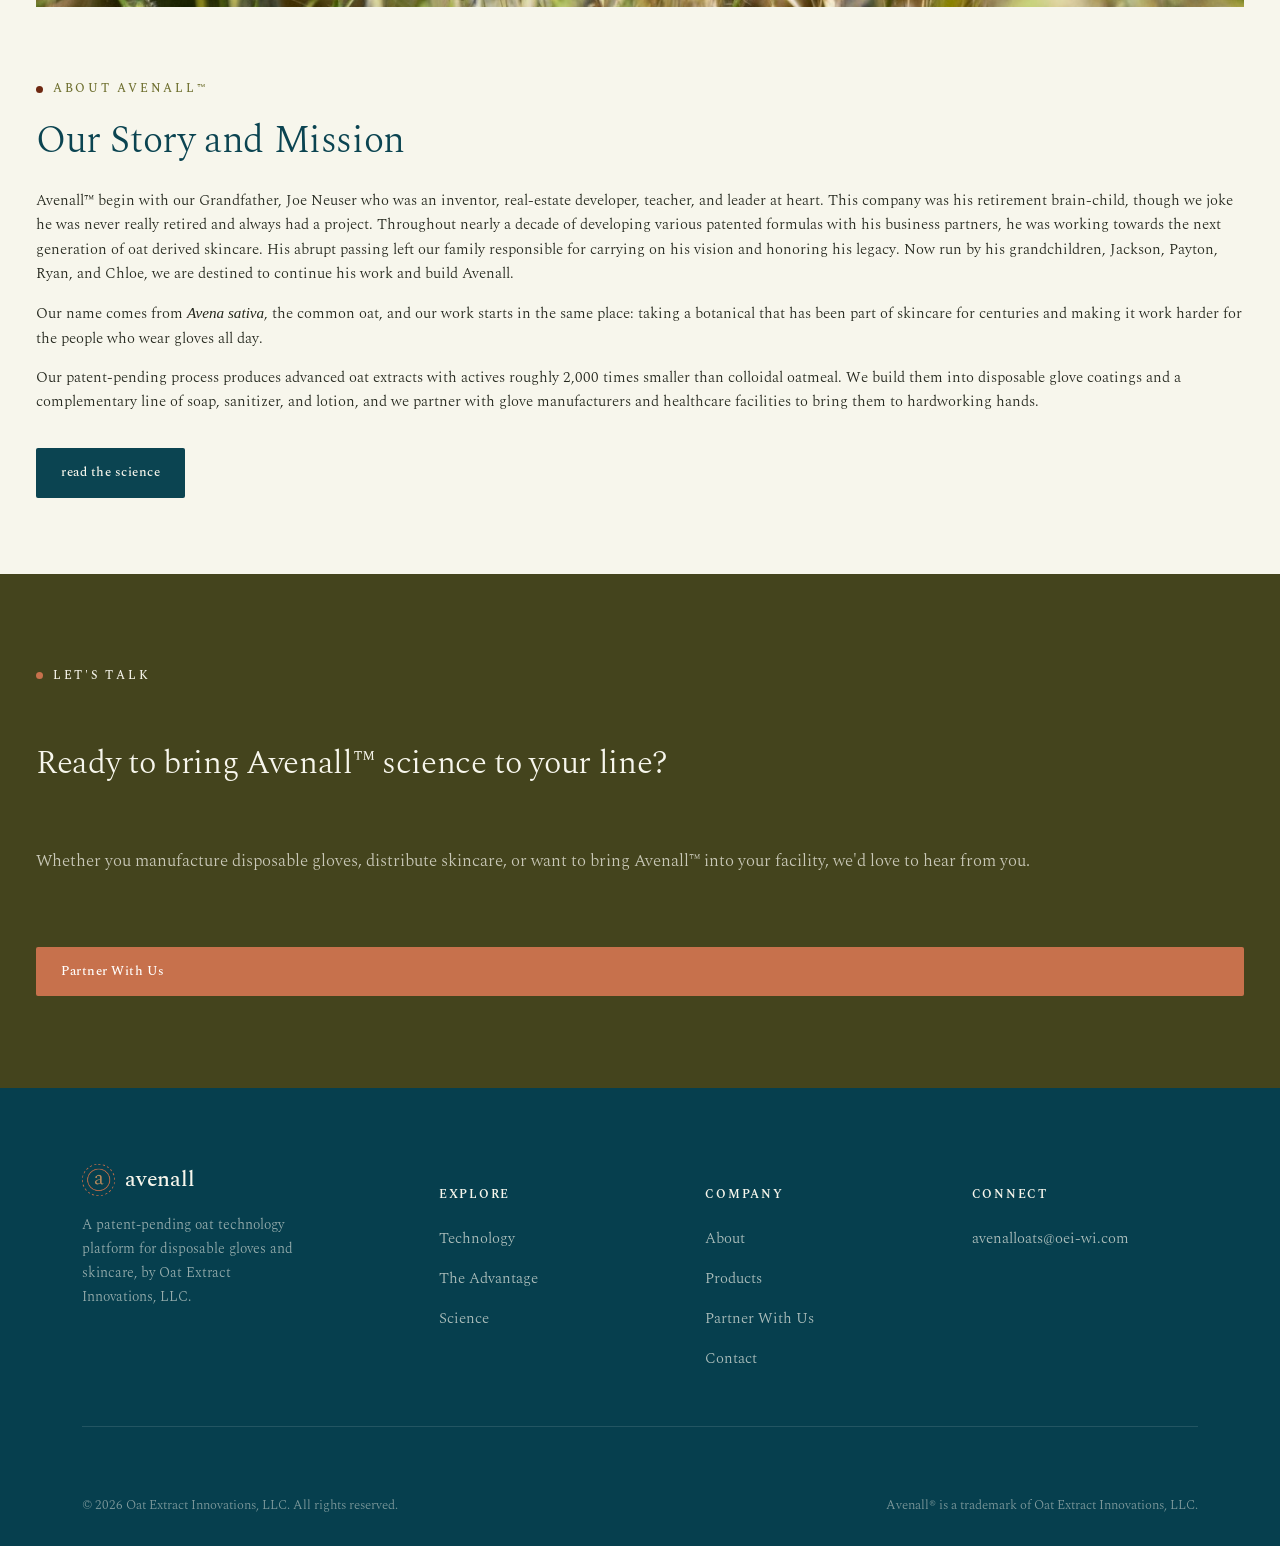
==== commit 9d84503e: "Homepage Redo" ====
--- a/index.html
+++ b/index.html
@@ -3,7 +3,7 @@
 <head>
 <meta charset="UTF-8">
 <meta name="viewport" content="width=device-width, initial-scale=1.0">
-<title>Avenall™ | Oat-Derived Glove Coating Technology &amp; Skincare</title>
+<title>Avenall™ | Botanical-Derived Glove Coating Technology &amp; Skincare</title>
 <meta name="description" content="Avenall™ pairs a patent-pending oat glove coating with a complementary oat-derived skincare line, designed to support softer, more comfortable-looking skin, by Oat Extract Innovations, LLC.">
 
 <link rel="icon" type="image/png" sizes="32x32" href="assets/favicon_32.png">
@@ -23,23 +23,23 @@
 </div>
 
 <!-- ===================== Header ===================== -->
-<header class="site-header">
+<header class="site-header site-header--overlay">
   <div class="container">
-    <a href="index.html" class="brand" aria-label="Avenall home">
+    <a href="index.html" class="brand" aria-label="avenall home">
       <img src="assets/letter_navy.png" alt="" class="brand-mark">
-      <span class="brand-word">avenall</span>
     </a>
 
-    <nav class="main-nav" id="mainNav">
-      <a href="technology.html">Technology</a>
-      <a href="advantage.html">The Advantage</a>
-      <a href="products.html">Products</a>
-      <a href="science.html">Science</a>
-      <a href="contact.html">Contact</a>
+    <nav class="main-nav" id="mainNav"> 
+      <a href="index.html">home</a>
+      <a href="technology.html">technology</a>
+      <a href="advantage.html">the advantage</a>
+      <a href="products.html">products</a>
+      <a href="science.html">science</a>
+      <a href="contact.html">contact</a>
     </nav>
 
     <div class="header-actions">
-      <a href="contact.html" class="btn btn-outline">Partner With Us</a>
+      <a href="contact.html" class="btn btn-outline">partner with us</a>
       <button class="nav-toggle" id="navToggle" aria-label="Toggle navigation" aria-expanded="false">
         <span></span><span></span><span></span>
       </button>
@@ -50,86 +50,88 @@
 <main id="top">
 
   <!-- ===================== Hero ===================== -->
-  <section class="hero section-pad">
+  <section class="home-hero">
+    <p class="home-hero-tagline">the first of its kind multi-step handcare system specially formulated for healthcare workers</p>
+    <a href="technology.html" class="btn btn-square btn-maroon">explore the technology</a>
+    <h1 class="home-hero-wordmark">avenall</h1>
+  </section>
+
+  <!-- ===================== Introduction ===================== -->
+  <section class="story reveal">
     <div class="container">
-      <div class="hero-copy">
-        <div class="hero-mark">
-          <svg viewBox="0 0 400 400" fill="none">
-            <circle cx="200" cy="200" r="188" stroke="var(--navy)" stroke-width="7" stroke-dasharray="20 20" opacity="1"/>
-            <circle cx="200" cy="200" r="130" stroke="var(--olive)" stroke-width="7"/>
-            <circle cx="200" cy="200" r="34" fill="var(--maroon)"/>
-          </svg>
-        </div>
-        <h1>Avenall Advantage™ is the first ever skincare system designed for healthcare workers</h1>
-        <div class="hero-divider"></div>
-        <h2>Our patent-pending formulations help repair skin and prevent dryness and irritation caused by repeated hand washing, sanitizing, and glove use.</h2>
-        <p class="lead">Each of our products use unique, specially formulated botanical extracts to target multiple stages of hand care. Our inner glove coating provides superior protection to the skin microbiome, our sanitizer and soap work to maintain the integrity of the skin, and our lotion ensures ongoing repair and maintenance. Used together, they create the Avenall Advantage™.</p>
-        <div class="hero-ctas">
-          <a href="technology.html" class="btn btn-primary">
-            Explore the Technology
-            <svg viewBox="0 0 24 24" fill="none"><path d="M5 12h14M13 6l6 6-6 6" stroke="currentColor" stroke-width="2" stroke-linecap="round" stroke-linejoin="round"/></svg>
-          </a>
-          <a href="contact.html" class="btn btn-outline">Partner With Us</a>
-        </div>
+      <div class="story-copy">
+        <h2>Our patent-pending formulations help skin look and feel softer and more comfortable through repeated hand washing, sanitizing, and glove use</h2>
+        <img src="assets/dot_olive.png" alt="" class="story-mark">
+        <p>Each of our products uses unique, specially formulated botanical extracts to care for hands at every stage. Our inner glove coating keeps skin feeling comfortable and looking balanced while gloves are on, our sanitizer and soap work to maintain the integrity of the skin, and our lotion replenishes moisture after every shift. Used together, they create the Avenall Advantage™.</p>
+        <a href="advantage.html" class="btn btn-square btn-navy">discover the Avenall Advantage™</a>
       </div>
     </div>
   </section>
 
-  <!-- ===================== The Problem (condensed) ===================== -->
-  <section class="section-pad reveal">
+  <div class="story-steps">
+    <ol class="story-steps-list">
+      <li><strong>Coated Gloves</strong><span>Protects the skin microbiome.</span></li>
+      <li><strong>Infused Sanitizers</strong><span>Maintains skin integrity against alcohol-related damage.</span></li>
+      <li><strong>Infused Lotion</strong><span>Restores skin, calms inflammation, and supports repair and maintenance.</span></li>
+    </ol>
+  </div>
+
+  <!-- ===================== The Problem + Explore ===================== -->
+  <section class="why-band reveal">
     <div class="container">
-      <div class="intro-row">
-        <div>
-          <div class="eyebrow">The Problem</div>
-          <h2>Healthcare worker's frequently experience skin conditions like irritant contact dermatitis, dryness, and allergic reactions </h2>
-        </div>
-        <div>
-          <p>Constant hand washing leads to natural oils being stripped and the skin barrier becoming compromised, with sanitizing further dehydrating skin. Additionally, glove wear creates a sweaty, occulsive environment that weakens the skin barrier and leads to glove-related skin irritation.</p>
-          <p>Avenall™ understands these challenges and developed a complete solution to restore and maintain the skin's natural barrier using our botanical formulations.</p>
-        </div>
+      <div class="why-intro">
+        <div class="eyebrow">The Problem</div>
+        <h2>Healthcare workers' hands frequently end up dry, rough, and uncomfortable during and after shifts.</h2>
+        <p>Constant hand washing strips away the skin's natural oils, and sanitizing dries hands out even further. On top of that, gloves create a warm, damp, occlusive environment that leaves skin feeling tight and uncomfortable by the end of a shift.</p>
+        <p>Avenall™ understands these challenges and developed a complete system to keep hands looking and feeling soft, smooth, and comfortable using our botanical formulations.</p>
+      </div>
+
+      <div class="why-list">
+        <a href="technology.html" class="why-item">
+          <div class="icon"><svg width="26" height="26" viewBox="0 0 24 24" fill="none"><circle cx="12" cy="12" r="9" stroke="currentColor" stroke-width="1.6"/><circle cx="12" cy="12" r="2.5" fill="currentColor"/></svg></div>
+          <div class="tag">The Technology</div>
+          <h3>2,000× smaller, full bioavailability.</h3>
+          <p>Patent-pending botanical extracts that diffuse into the skin quicker than traditional colloidal oats for lasting comfort.</p>
+        </a>
+
+        <a href="advantage.html" class="why-item">
+          <div class="icon"><svg width="26" height="26" viewBox="0 0 24 24" fill="none"><path d="M12 3v18M3 12h18" stroke="currentColor" stroke-width="1.6" stroke-linecap="round"/></svg></div>
+          <div class="tag">The Avenall Advantage™</div>
+          <h3>Care built around your whole shift.</h3>
+          <p>A holistic routine that performs all day, pairing a glove coating with a skincare system that creates a synergistic effect.</p>
+        </a>
+
+        <a href="products.html" class="why-item">
+          <div class="icon"><svg width="26" height="26" viewBox="0 0 24 24" fill="none"><path d="M12 3c3 4 6 7.5 6 11a6 6 0 01-12 0c0-3.5 3-7 6-11z" stroke="currentColor" stroke-width="1.6"/></svg></div>
+          <div class="tag">The Products</div>
+          <h3>Before, during, and after the glove.</h3>
+          <p>Barrier sanitizer, nourishing lotion, and glove coating actives: the full Avenall™ lineup works around the clock.</p>
+        </a>
+
+        <a href="science.html" class="why-item">
+          <div class="icon"><svg width="26" height="26" viewBox="0 0 24 24" fill="none"><path d="M9 2h6M10 2v6l-5 9a2 2 0 001.7 3h10.6a2 2 0 001.7-3l-5-9V2" stroke="currentColor" stroke-width="1.5" stroke-linejoin="round"/></svg></div>
+          <div class="tag">The Science</div>
+          <h3>Botanicals, the microbiome, and modern science.</h3>
+          <p>Botanicals have been part of skincare for centuries. Our process is how we finally put that history to work at a scale the skin can use.</p>
+        </a>
       </div>
     </div>
   </section>
 
-  <!-- ===================== Explore summary ===================== -->
-  <section class="tech-section section-pad reveal">
+  <!-- ===================== About ===================== -->
+  <section class="story story--about reveal" id="about">
     <div class="container">
-      <div class="eyebrow">Explore Avenall™</div>
-      <h2>The key points, at a glance.</h2>
-      <p style="max-width:60ch;">Avenall's science, routine, products each have their own story. Here's the short version of each:</p>
+      <div class="story-visual story-visual--plain">
+        <img src="assets/urszula-trojanowska-poppies-square.jpg" alt="Poppies and daisies growing among oats">
+      </div>
 
-      <div class="summary-grid">
-        <a href="technology.html" class="summary-card">
-          <div class="icon"><svg width="22" height="22" viewBox="0 0 24 24" fill="none"><circle cx="12" cy="12" r="9" stroke="currentColor" stroke-width="1.6"/><circle cx="12" cy="12" r="2.5" fill="currentColor"/></svg></div>
-          <div class="tag">The Technology</div>
-          <h3>2,000× smaller, full bioavailability.</h3>
-          <p>Patent-pending botanical extracts that diffuse into the skin and provide sustained relief.</p>
-          <span class="link">Learn more <svg viewBox="0 0 24 24" fill="none"><path d="M5 12h14M13 6l6 6-6 6" stroke="currentColor" stroke-width="2" stroke-linecap="round" stroke-linejoin="round"/></svg></span>
-        </a>
-
-        <a href="advantage.html" class="summary-card">
-          <div class="icon"><svg width="22" height="22" viewBox="0 0 24 24" fill="none"><path d="M12 3v18M3 12h18" stroke="currentColor" stroke-width="1.6" stroke-linecap="round"/></svg></div>
-          <div class="tag">The Avenall Advantage™</div>
-          <h3>Care built around your whole shift.</h3>
-          <p>A holistic routine that performs all day, pairing the glove coating with a skincare system that work in tandem with one another.</p>
-          <span class="link">Learn more <svg viewBox="0 0 24 24" fill="none"><path d="M5 12h14M13 6l6 6-6 6" stroke="currentColor" stroke-width="2" stroke-linecap="round" stroke-linejoin="round"/></svg></span>
-        </a>
-
-        <a href="products.html" class="summary-card">
-          <div class="icon"><svg width="22" height="22" viewBox="0 0 24 24" fill="none"><path d="M12 3c3 4 6 7.5 6 11a6 6 0 01-12 0c0-3.5 3-7 6-11z" stroke="currentColor" stroke-width="1.6"/></svg></div>
-          <div class="tag">The Products</div>
-          <h3>Before, during, and after the glove.</h3>
-          <p>Barrier sanitizer, nourishing lotion, and glove coating actives: the full Avenall™ lineup works around the clock.</p>
-          <span class="link">Learn more <svg viewBox="0 0 24 24" fill="none"><path d="M5 12h14M13 6l6 6-6 6" stroke="currentColor" stroke-width="2" stroke-linecap="round" stroke-linejoin="round"/></svg></span>
-        </a>
-
-        <a href="science.html" class="summary-card">
-          <div class="icon"><svg width="22" height="22" viewBox="0 0 24 24" fill="none"><path d="M9 2h6M10 2v6l-5 9a2 2 0 001.7 3h10.6a2 2 0 001.7-3l-5-9V2" stroke="currentColor" stroke-width="1.5" stroke-linejoin="round"/></svg></div>
-          <div class="tag">The Science</div>
-          <h3>Botanicals, the microbiome, and modern science.</h3>
-          <p>Botanicals have calmed skin for centuries. Our process is how we finally put that history to work at a scale the skin can use.</p>
-          <span class="link">Learn more <svg viewBox="0 0 24 24" fill="none"><path d="M5 12h14M13 6l6 6-6 6" stroke="currentColor" stroke-width="2" stroke-linecap="round" stroke-linejoin="round"/></svg></span>
-        </a>
+      <div class="story-copy">
+        <div class="eyebrow">About Avenall™</div>
+        <h2>Our Story and Mission</h2>
+        <p>Avenall™ begin with our Grandfather, Joe Neuser who was an inventor, real-estate developer, teacher, and leader at heart. This company was his retirement brain-child, though we joke he was never really retired and always had a project. Throughout nearly a decade of developing various patented formulas with his business partners, he was working towards the next generation of oat derived skincare. His abrupt passing left our family responsible for carrying on his vision and honoring his legacy. Now run by his grandchildren, Jackson, Payton, Ryan, and Chloe, we are destined to continue his work and build Avenall. 
+          <p>Our name comes from <em>Avena sativa</em>, the common oat, and our work starts in the same place: taking a botanical that has been part of skincare for centuries and making it work harder for the people who wear gloves all day.</p>
+        <p>Our patent-pending process produces advanced oat extracts with actives roughly 2,000 times smaller than colloidal oatmeal. We build them into disposable glove coatings and a complementary line of soap, sanitizer, and lotion, and we partner with glove manufacturers and healthcare facilities to bring them to hardworking hands.</p>
+        <a href="science.html" class="btn btn-navy">read the science</a>
       </div>
     </div>
   </section>
@@ -168,6 +170,7 @@
       <div class="footer-col">
         <h5>Company</h5>
         <ul>
+          <li><a href="index.html#about">About</a></li>
           <li><a href="products.html">Products</a></li>
           <li><a href="contact.html">Partner With Us</a></li>
           <li><a href="contact.html">Contact</a></li>
--- a/styles.css
+++ b/styles.css
@@ -16,6 +16,7 @@
 
   --font-display: 'Spectral', Georgia, 'Times New Roman', serif;
   --font-body: 'Spectral', Georgia, 'Times New Roman', serif;
+  --font-display1:'Spectral Light', Georgia, 'Times New Roman', serif;
 
   --container: 1180px;
   --radius: 4px;
@@ -46,27 +47,53 @@
   padding: 0 32px;
 }
 
-h1, h3, h4 {
+.container-2 {
+  max-width: var(--container);
+  margin: center;
+  padding: 0 32px;
+}
+
+h1 {
   font-family: var(--font-display);
-  font-weight: 700;
+  font-weight: 300;
+  color: var(--maroon);
+  margin: 0 0 0.5em;
+  letter-spacing: -0.02em;
+  font-size: clamp(2.1rem, 4vw, 3.1rem);
+  line-height: 1.12;
+}
+
+h2 {
+  font-family: var(--font-display);
+  font-weight: 300;
+  color: var(--navy);
+  margin: 0 0 0.6em;
+  letter-spacing: -0.01em;
+  font-size: clamp(1.6rem, 2.6vw, 2.3rem);
+  line-height: 1.15;
+}
+
+h3 {
+  font-family: var(--font-display);
+  font-weight: 400;
   color: var(--navy);
   margin: 0 0 0.5em;
   letter-spacing: -0.01em;
-}
-
-h2 {
-   font-family: var(--font-display);
-  font-weight: 300;
-  color: var( --maroon);
+  font-size: 1.3rem;
+  line-height: 1.25;
+}
+
+h4 {
+  font-family: var(--font-display);
+  font-weight: 400;
+  color: var(--navy);
   margin: 0 0 0.5em;
   letter-spacing: -0.01em;
 }
-h1 { font-size: clamp(2.4rem, 5vw, 4.2rem); line-height: 1.05; font-weight: 480; }
-h2 { font-size: clamp(1.9rem, 2.4vw, 1.8rem); line-height: 1.12; }
-h3 { font-size: 1.35rem; line-height: 1.3; }
-
-p { margin: 0 0 1em; color: var(--ink-soft); }
-p2 { margin: 0 0 1em; color: var(--ink-soft); font-size: 1.05rem; line-height: 1.5;
+
+p {
+  margin: 0 0 1em;
+  color: var(--ink-soft);
 }
 
 .eyebrow {
@@ -95,7 +122,7 @@
 
 section { position: relative; }
 
-.section-pad { padding: 20px 0; }
+.section-pad { padding: 92px 0; }
 
 @media (max-width: 720px) {
   .section-pad { padding: 76px 0; }
@@ -109,11 +136,11 @@
   align-items: center;
   gap: 10px;
   font-family: var(--font-body);
-  font-size: 0.92rem;
+  font-size: 0.82rem;
   font-weight: 500;
-  letter-spacing: 0.02em;
-  padding: 15px 30px;
-  border-radius: 999px;
+  letter-spacing: 0.04em;
+  padding: 13px 24px;
+  border-radius: 2px;
   border: 1.5px solid transparent;
   cursor: pointer;
   transition: all 0.22s ease;
@@ -172,7 +199,7 @@
   display: flex;
   align-items: center;
   justify-content: space-between;
-  height: 84px;
+  height: 90px;
 }
 
 .brand {
@@ -180,12 +207,12 @@
   align-items: center;
   gap: 10px;
 }
-.brand-mark { height: 34px; width: auto; display: block; }
+.brand-mark { height: 40px; width: auto; display: block; }
 .brand-word {
   font-family: var(--font-display);
-  font-size: 1.4rem;
+  font-size: 1.8rem;
   font-weight: 500;
-  color: var(--navy);
+  color: var(--maroon);
   letter-spacing: -0.01em;
   line-height: 1;
 }
@@ -194,10 +221,11 @@
   display: flex;
   align-items: center;
   gap: 40px;
+  
 }
 
 .main-nav a {
-  font-size: 0.92rem;
+  font-size: 1rem;
   font-weight: 500;
   color: var(--navy);
   position: relative;
@@ -337,7 +365,7 @@
   align-items: center;
   gap: 16px;
   background: var(--paper);
-  border-radius: 18px;
+  border-radius: 2px;
   padding: 18px 22px;
   box-shadow: 0 18px 40px -14px rgba(11, 68, 81, 0.28);
   font-family: var(--font-display);
@@ -382,6 +410,479 @@
   .hero-visual .stat-pair .arrow { transform: rotate(90deg); }
 }
 
+/* ===================== Home: overlay header ===================== */
+/* Transparent over the hero photo; script.js adds .is-scrolled to bring the cream bar back */
+
+.site-header--overlay {
+  background: transparent;
+  backdrop-filter: none;
+  -webkit-backdrop-filter: none;
+  border-bottom-color: transparent;
+  transition: background 0.3s ease, border-color 0.3s ease;
+}
+.site-header--overlay.is-scrolled {
+  background: rgba(247, 246, 236, 0.9);
+  backdrop-filter: blur(10px) saturate(1.1);
+  -webkit-backdrop-filter: blur(10px) saturate(1.1);
+  border-bottom-color: rgba(11, 68, 81, 0.08);
+}
+
+@media (min-width: 901px) {
+  .site-header--overlay .container {
+    position: relative;
+    max-width: none;
+    padding: 0 40px;
+  }
+  .site-header--overlay .brand {
+    position: absolute;
+    left: 50%;
+    transform: translateX(-50%);
+  }
+  .site-header--overlay .brand-mark { height: 46px; }
+  .site-header--overlay .brand .brand-word { display: none; }
+  .site-header--overlay .main-nav { flex: 1; gap: 34px; }
+  .site-header--overlay .main-nav a {
+    font-size: 0.72rem;
+    letter-spacing: 0.16em;
+    text-transform: uppercase;
+  }
+  /* three links either side of the centered mark */
+  .site-header--overlay .main-nav a:nth-child(3) { margin-right: auto; }
+  .site-header--overlay .header-actions { display: none; }
+}
+.site-header--overlay .main-nav a.active { color: var(--navy); }
+
+/* ===================== Home: parallax hero ===================== */
+
+.home-hero,
+.page-hero {
+  position: relative;
+  min-height: 100vh;
+  min-height: 100svh;
+  margin-top: -91px; /* slides up under the transparent header */
+  padding: 150px 24px 0;
+  display: flex;
+  flex-direction: column;
+  align-items: center;
+  overflow: hidden;
+  background-color: var(--cream-deep);
+  background-image: url('assets/joana-abreu-meadow-2600.jpg');
+  background-attachment: fixed;
+  background-position: center;
+  background-size: cover;
+}
+/* deepens the grass so the cream wordmark holds */
+.home-hero::after,
+.page-hero::after {
+  content: "";
+  position: absolute;
+  left: 0; right: 0; bottom: 0;
+  height: 55%;
+  background: linear-gradient(to bottom, rgba(68, 68, 29, 0) 0%, rgba(68, 68, 29, 0.42) 100%);
+  pointer-events: none;
+}
+
+.home-hero-tagline {
+  margin: 0;
+  max-width: 31ch;
+  font-size: clamp(1.1rem, 1.75vw, 1.55rem);
+  font-weight: 400;
+  line-height: 1.35;
+  color: var(--navy);
+  text-align: center;
+}
+.home-hero .btn { margin-top: 28px; }
+
+.home-hero-wordmark {
+  position: relative;
+  z-index: 1;
+  margin: auto 0 0;
+  font-size: 33vw;
+  font-weight: 400;
+  line-height: 0.74;
+  letter-spacing: -0.035em;
+  white-space: nowrap;
+  color: var(--cream);
+}
+
+/* fixed backgrounds are unreliable on touch devices; fall back to a still photo */
+@media (hover: none), (prefers-reduced-motion: reduce) {
+  .home-hero { background-attachment: scroll; background-position: center bottom; }
+}
+@media (max-width: 720px) {
+  .home-hero { padding-top: 130px; }
+}
+
+/* ===================== Home: squared buttons ===================== */
+
+.btn-square {
+  border-radius: 2px;
+  padding: 13px 24px;
+  font-size: 0.82rem;
+  letter-spacing: 0.04em;
+}
+.btn-maroon { background: var(--maroon); color: var(--cream); }
+.btn-maroon:hover { background: #57200d; transform: translateY(-1px); }
+.btn-navy { background: var(--navy); color: var(--cream); }
+.btn-navy:hover { background: var(--navy-deep); transform: translateY(-1px); }
+
+/* ===================== Home: story (copy + photo) ===================== */
+
+.story {
+  background: var(--cream);
+  padding: 36px 0;
+}
+.story .container {
+  max-width: none;
+  padding: 0 36px;
+  display: grid;
+  grid-template-columns: 1fr;
+  gap: 0;
+  align-items: center;
+}
+
+.story-copy {
+  max-width: none;
+  margin: 0 auto;
+  padding: 40px 0;
+  display: flex;
+  flex-direction: column;
+  align-items: center;
+  text-align: center;
+}
+.story-copy h2 {
+  margin: 0;
+  font-size: clamp(1.5rem, 2.3vw, 2.15rem);
+  font-weight: 300;
+  line-height: 1.18;
+  text-align: center;
+}
+.story-mark {
+  width: 84px;
+  height: auto;
+  margin: 40px 0;
+}
+.story-copy p {
+  margin: 0 0 34px;
+  font-size: 0.95rem;
+  line-height: 1.6;
+  color: var(--ink);
+}
+
+.story-steps {
+  display: flex;
+  align-items: center;
+  width: 100%;
+  padding: 32px clamp(24px, 5vw, 64px);
+  background: var(--cream-deep);
+  margin: 32px 0;
+}
+.story-steps-list {
+  width: 100%;
+  margin: 0;
+  padding: 0;
+  list-style: none;
+  counter-reset: story-step;
+}
+.story-steps-list li {
+  display: grid;
+  grid-template-columns: 2.5rem 1fr;
+  align-items: baseline;
+  column-gap: 18px;
+  row-gap: 4px;
+  padding: 20px 0;
+  border-bottom: 1px solid rgba(11, 68, 81, 0.18);
+  color: var(--navy);
+  font-family: var(--font-display);
+  line-height: 1.35;
+  counter-increment: story-step;
+}
+.story-steps-list li strong {
+  font-size: clamp(1.25rem, 1.8vw, 1.55rem);
+  font-weight: 400;
+}
+.story-steps-list li span {
+  grid-column: 2;
+  color: var(--ink-soft);
+  font-family: var(--font-body);
+  font-size: 0.9rem;
+  line-height: 1.5;
+}
+.story-steps-list li::before {
+  content: counter(story-step, decimal-leading-zero);
+  color: var(--terracotta);
+  font-family: var(--font-body);
+  font-size: 0.85rem;
+  font-weight: 500;
+  letter-spacing: 0.08em;
+}
+
+.story--about { scroll-margin-top: 91px; }
+.story--about .container {
+  grid-template-columns: 1fr;
+  gap: 32px;
+}
+.story--about .story-visual {
+  width: 100%;
+  height: clamp(220px, 30vw, 380px);
+  overflow: hidden;
+}
+.story--about .story-visual img {
+  width: 100%;
+  height: 100%;
+  object-fit: cover;
+}
+.story--about .story-copy {
+  max-width: none;
+  align-items: flex-start;
+  text-align: left;
+}
+.story--about .story-copy h2 {
+  margin-bottom: 26px;
+  font-size: clamp(1.9rem, 3vw, 2.7rem);
+  text-align: left;
+}
+.story--about .story-copy p { margin-bottom: 1em; }
+.story--about .story-copy .btn { margin-top: 18px; }
+@media (max-width: 860px) {
+  .story { padding: 22px 0; }
+  .story .container { grid-template-columns: 1fr; padding: 0 22px; gap: 22px; }
+  .story-copy { padding: 44px 0 30px; }
+  .story-steps { min-height: 0; }
+  .final-cta .container { padding: 0 22px; }
+}
+
+/* ===================== Home: olive band (problem + explore) ===================== */
+
+.why-band {
+  background: var(--olive);
+  color: var(--cream);
+  padding: 96px 0 104px;
+}
+.why-band .container {
+  max-width: none;
+  padding: 0 36px;
+  display: grid;
+  grid-template-columns: 1fr;
+  gap: 48px;
+  align-items: start;
+}
+
+.why-intro {
+  max-width: none;
+  text-align: center;
+}
+.why-band .eyebrow {
+  color: var(--cream);
+  font-size: 0.78rem;
+  margin-bottom: 30px;
+}
+.why-band .eyebrow::before { background: var(--cream); }
+.why-intro h2 {
+  margin: 0 0 30px;
+  font-size: clamp(2rem, 3.4vw, 3rem);
+  font-weight: 400;
+  line-height: 1.14;
+  color: var(--cream);
+  text-align: center;
+}
+.why-intro p {
+  margin: 0 0 1em;
+  font-size: 1.04rem;
+  line-height: 1.55;
+  color: var(--cream);
+  text-align: center;
+}
+
+.why-list {
+  display: grid;
+  grid-template-columns: repeat(2, minmax(0, 1fr));
+  gap: 44px 60px;
+  width: 100%;
+}
+.why-item { display: block; }
+.why-item .icon {
+  color: var(--cream);
+  margin-bottom: 16px;
+  transition: transform 0.25s ease;
+}
+.why-item:hover .icon { transform: translateX(4px); }
+.why-item .tag {
+  font-size: 0.74rem;
+  letter-spacing: 0.18em;
+  text-transform: uppercase;
+  font-weight: 500;
+  color: var(--cream);
+  opacity: 0.8;
+  margin-bottom: 6px;
+}
+.why-item h3 {
+  margin: 0 0 10px;
+  font-size: 1.3rem;
+  font-weight: 400;
+  line-height: 1.25;
+  color: var(--cream);
+}
+.why-item:hover h3 { text-decoration: underline; text-decoration-thickness: 1px; text-underline-offset: 4px; }
+.why-item p {
+  margin: 0;
+  font-size: 0.9rem;
+  line-height: 1.55;
+  color: var(--cream);
+  text-align: left;
+}
+
+@media (max-width: 860px) {
+  .why-band { padding: 64px 0 72px; }
+  .why-band .container { padding: 0 22px; gap: 42px; }
+  .why-list { grid-template-columns: 1fr; gap: 36px; }
+}
+
+.container {
+  display: grid;
+  grid-template-columns: 1fr;
+  gap: 40px;
+  align-items:center;
+}
+
+.hero-copy {
+  text-align: center;
+}
+.hero-divider {
+  width: 100px;
+  height: 2px;
+  background: var(--olive);
+  opacity: 0.5;
+  margin: 26px auto;
+}
+.hero-copy p.lead {
+  font-size: 1.15rem;
+}
+.hero-ctas {
+  justify-content: center;
+}
+.hero-tagline {
+  justify-content: center;
+}
+.hero-ctas {
+  display: flex;
+  gap: 16px;
+  margin-top: 34px;
+  flex-wrap: wrap;
+}
+
+.hero-mark {
+  width: 120px;
+  height: 120px;
+  margin: 0 auto 28px;
+  justify-content: center
+}
+.hero-mark svg { width: 100%; height: 100%; }
+
+.hero-detail {
+  margin: 18px auto 0;
+  font-size: 0.98rem;
+  color: var(--ink-soft);
+}
+
+.hero-tagline {
+  margin-top: 46px;
+  display: flex;
+  align-items: center;
+  gap: 14px;
+  font-family: var(--font-body);
+  font-size: 0.82rem;
+  letter-spacing: 0.24em;
+  text-transform: uppercase;
+  color: var(--olive);
+  font-weight: 500;
+}
+.hero-tagline .rule { width: 40px; height: 1px; background: var(--olive); opacity: 0.5; }
+
+.hero-visual {
+  position: relative;
+  display: flex;
+  align-items: center;
+  justify-content: center;
+  aspect-ratio: 1 / 1;
+}
+
+.hero-visual .ring-svg { width: 100%; height: 100%; }
+
+.hero-visual .stat-pair {
+  position: absolute;
+  bottom: 2%;
+  left: 50%;
+  transform: translateX(-50%);
+  display: flex;
+  align-items: center;
+  gap: 16px;
+  background: var(--paper);
+  border-radius: 2px;
+  padding: 18px 22px;
+  box-shadow: 0 18px 40px -14px rgba(11, 68, 81, 0.28);
+  font-family: var(--font-display);
+}
+.hero-visual .stat-pair .stat { text-align: center; }
+.hero-visual .stat-pair .num {
+  font-size: 1.35rem;
+  color: var(--terracotta);
+  font-weight: 600;
+  line-height: 1;
+  white-space: nowrap;
+}
+.hero-visual .stat-pair .lbl {
+  font-family: var(--font-body);
+  font-size: 0.6rem;
+  letter-spacing: 0.05em;
+  text-transform: uppercase;
+  color: var(--ink-soft);
+  margin-top: 6px;
+  max-width: 100px;
+  line-height: 1.3;
+}
+.hero-visual .stat-pair .arrow {
+  color: var(--olive);
+  opacity: 0.55;
+  flex-shrink: 0;
+  display: flex;
+}
+
+@media (max-width: 900px) {
+  .hero .container { grid-template-columns: 1fr; }
+  .hero-visual { max-width: 380px; margin: 20px auto 0; }
+}
+
+@media (max-width: 520px) {
+  .hero-visual .stat-pair {
+    flex-direction: column;
+    gap: 10px;
+    padding: 16px 20px;
+    bottom: -4%;
+  }
+  .hero-visual .stat-pair .arrow { transform: rotate(90deg); }
+}
+
+.parallax-section {
+  background-image: url('assets/joana-abreu-pfP40_LsKYU-unsplash.jpg');
+  background-attachment: fixed; 
+  background-position: center;
+  background-size: cover;
+  
+  height: 80vh; 
+  display: flex;
+  align-items:flex-start;
+  justify-content: center;
+  text-align: center;
+  margin: 0 0 0;
+}
+
+.text-content {
+  background: rgba(0, 0, 0, 0);
+  color: white;
+  text-align: center;
+  ;
+}
 /* ===================== Problem grid ===================== */
 
 .problem-grid {
@@ -390,7 +891,7 @@
   gap: 1px;
   background: rgba(11, 68, 81, 0.1);
   border: 1px solid rgba(11, 68, 81, 0.1);
-  border-radius: 12px;
+  border-radius: 2px;
   overflow: hidden;
   margin-top: 56px;
 }
@@ -445,7 +946,7 @@
 
 .compare-card {
   background: var(--paper);
-  border-radius: 16px;
+  border-radius: 2px;
   padding: 36px 32px;
   border: 1px solid rgba(11,68,81,0.08);
 }
@@ -515,7 +1016,7 @@
 .benefit-card {
   padding: 30px 26px;
   background: var(--paper);
-  border-radius: 14px;
+  border-radius: 2px;
   border: 1px solid rgba(11,68,81,0.08);
   transition: transform 0.25s ease, box-shadow 0.25s ease;
 }
@@ -589,7 +1090,7 @@
 
 .science-stat {
   background: var(--paper);
-  border-radius: 16px;
+  border-radius: 2px;
   padding: 40px;
   border: 1px solid rgba(11,68,81,0.08);
 }
@@ -614,7 +1115,7 @@
 @media (max-width: 900px) { .product-grid { grid-template-columns: 1fr; } }
 
 .product-card {
-  border-radius: 18px;
+  border-radius: 2px;
   overflow: hidden;
   background: var(--paper);
   border: 1px solid rgba(11,68,81,0.08);
@@ -682,7 +1183,7 @@
 
 form.inquiry {
   background: var(--paper);
-  border-radius: 18px;
+  border-radius: 2px;
   padding: 40px;
   border: 1px solid rgba(11,68,81,0.08);
   display: grid;
@@ -704,7 +1205,7 @@
 .field textarea {
   width: 100%;
   border: 1.5px solid rgba(11,68,81,0.15);
-  border-radius: 10px;
+  border-radius: 2px;
   padding: 13px 14px;
   font-family: var(--font-body);
   font-size: 0.95rem;
@@ -747,7 +1248,7 @@
 .footer-brand .brand-lockup { display: flex; align-items: center; gap: 10px; margin-bottom: 18px; }
 .footer-brand .brand-lockup img { height: 32px; width: auto; }
 .footer-brand .brand-lockup .brand-word { font-family: var(--font-display); font-size: 1.35rem; font-weight: 500; color: var(--cream); letter-spacing: -0.01em; }
-.footer-brand p { color: rgba(247,246,236,0.6); font-size: 0.9rem; max-width: 32ch; }
+.footer-brand p { color: rgba(247,246,236,0.6); font-size: 0.9rem; max-width: 32ch; margin: 0; text-align: left; }
 
 .footer-col h5 {
   font-family: var(--font-body);
@@ -775,23 +1276,80 @@
 
 /* ===================== Page hero (sub-pages) ===================== */
 
+/* compact banner: a still slice of the meadow, not the full-height home parallax */
 .page-hero {
-  padding: 66px 0 56px;
-}
-
-.breadcrumb {
-  display: flex;
-  align-items: center;
-  gap: 8px;
-  font-size: 0.85rem;
-  color: var(--ink-soft);
-  margin-bottom: 26px;
-}
-.breadcrumb a { color: var(--olive); font-weight: 500; }
-.breadcrumb a:hover { text-decoration: underline; }
-
-.page-hero h1 { font-size: clamp(2.1rem, 4vw, 3.1rem); }
-.page-hero .lead { font-size: 1.1rem; max-width: 62ch; }
+  min-height: clamp(280px, 42vh, 400px);
+  padding-top: 91px;
+  background-attachment: scroll;
+  background-position: center 60%;
+}
+.page-hero::after { height: 70%; }
+/* the page name, a smaller echo of the home wordmark */
+.page-hero-word {
+  position: relative;
+  z-index: 1;
+  margin: auto 0 0;
+  padding-bottom: 0.32em;
+  font-family: var(--font-display);
+  font-size: clamp(3rem, 8.5vw, 6.5rem);
+  font-weight: 400;
+  line-height: 0.8;
+  letter-spacing: -0.03em;
+  white-space: nowrap;
+  color: var(--cream);
+}
+
+.page-intro {
+  padding: 76px 0 84px;
+  text-align: center;
+}
+main.wide-page-content {
+  text-align: left;
+}
+main.wide-page-content .container {
+  max-width: none;
+  padding: 0 36px;
+}
+main.wide-page-content .page-intro {
+  text-align: left;
+}
+.page-intro-mark {
+  width: 64px;
+  height: auto;
+  margin: 0 auto 30px;
+}
+main.wide-page-content .page-intro-mark {
+  margin-left: 0;
+  margin-right: 0;
+}
+.page-intro h1 {
+  max-width: 24ch;
+  margin: 0 auto 26px;
+  font-size: clamp(1.7rem, 3vw, 2.5rem);
+  font-weight: 300;
+  line-height: 1.16;
+  color: var(--navy);
+}
+main.wide-page-content .page-intro h1 {
+  max-width: none;
+  margin-left: 0;
+  margin-right: 0;
+}
+.page-intro .lead {
+  max-width: 60ch;
+  margin: 0 auto;
+  font-size: clamp(1.05rem, 1.5vw, 1.3rem);
+  line-height: 1.5;
+  color: var(--navy);
+}
+main.wide-page-content .page-intro .lead {
+  max-width: none;
+  margin-left: 0;
+  margin-right: 0;
+}
+@media (max-width: 720px) {
+  main.wide-page-content .container { padding: 0 22px; }
+}
 
 /* ===================== Home summary cards ===================== */
 
@@ -806,7 +1364,7 @@
 
 .summary-card {
   background: var(--paper);
-  border-radius: 16px;
+  border-radius: 2px;
   border: 1px solid rgba(11,68,81,0.08);
   padding: 32px 28px;
   display: flex;
@@ -847,15 +1405,20 @@
 
 .final-cta {
   background: var(--olive-deep);
-  text-align: center;
+  text-align: left;
+}
+.final-cta .container {
+  max-width: none;
+  padding: 0 36px;
 }
 .final-cta h2, .final-cta .eyebrow { color: var(--cream); }
-.final-cta .eyebrow { justify-content: center; }
+.final-cta .eyebrow { justify-content: flex-start; }
+.final-cta h2 { margin: 0 0 24px; }
 .final-cta .eyebrow::before { background: var(--terracotta); }
 .final-cta p {
   color: rgba(247,246,236,0.75);
-  max-width: 52ch;
-  margin: 0 auto 32px;
+  max-width: none;
+  margin: 0 0 32px;
 }
 
 /* ===================== Cross-link row (sub-page footer nudge) ===================== */
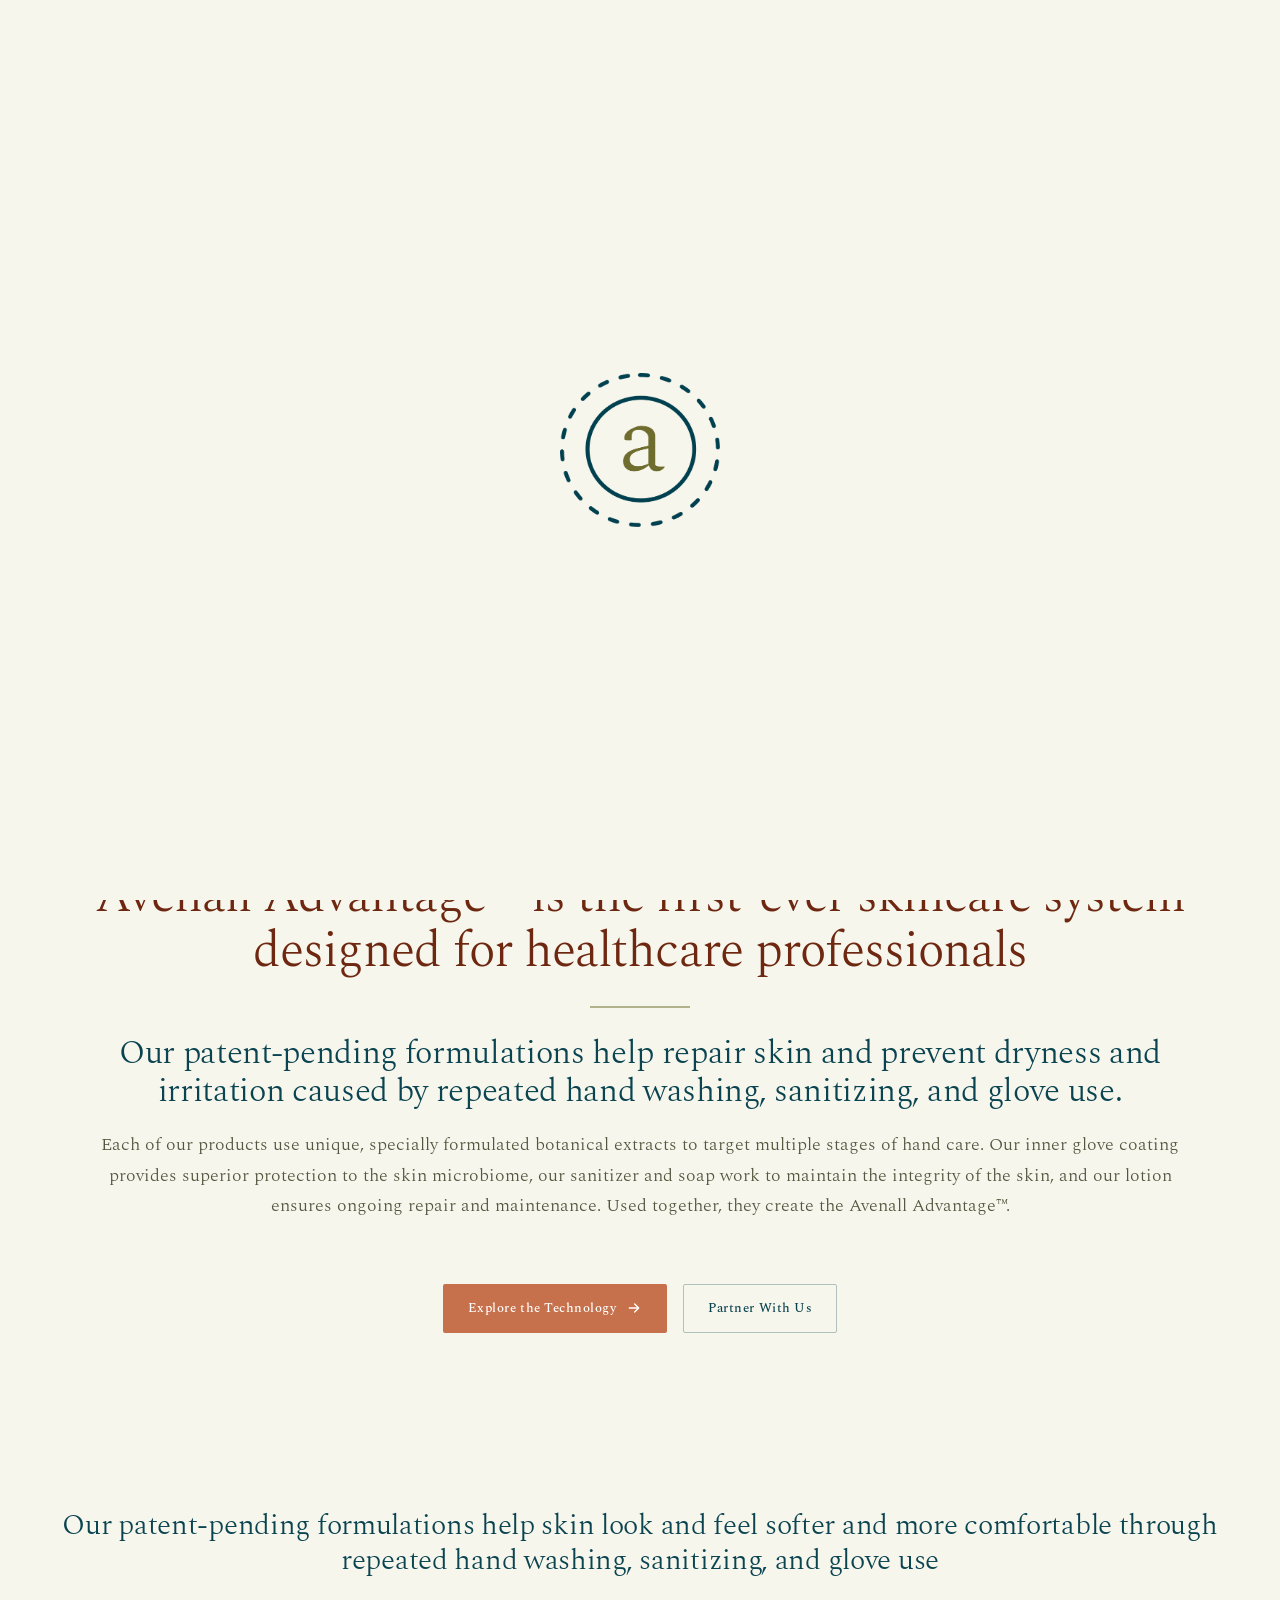
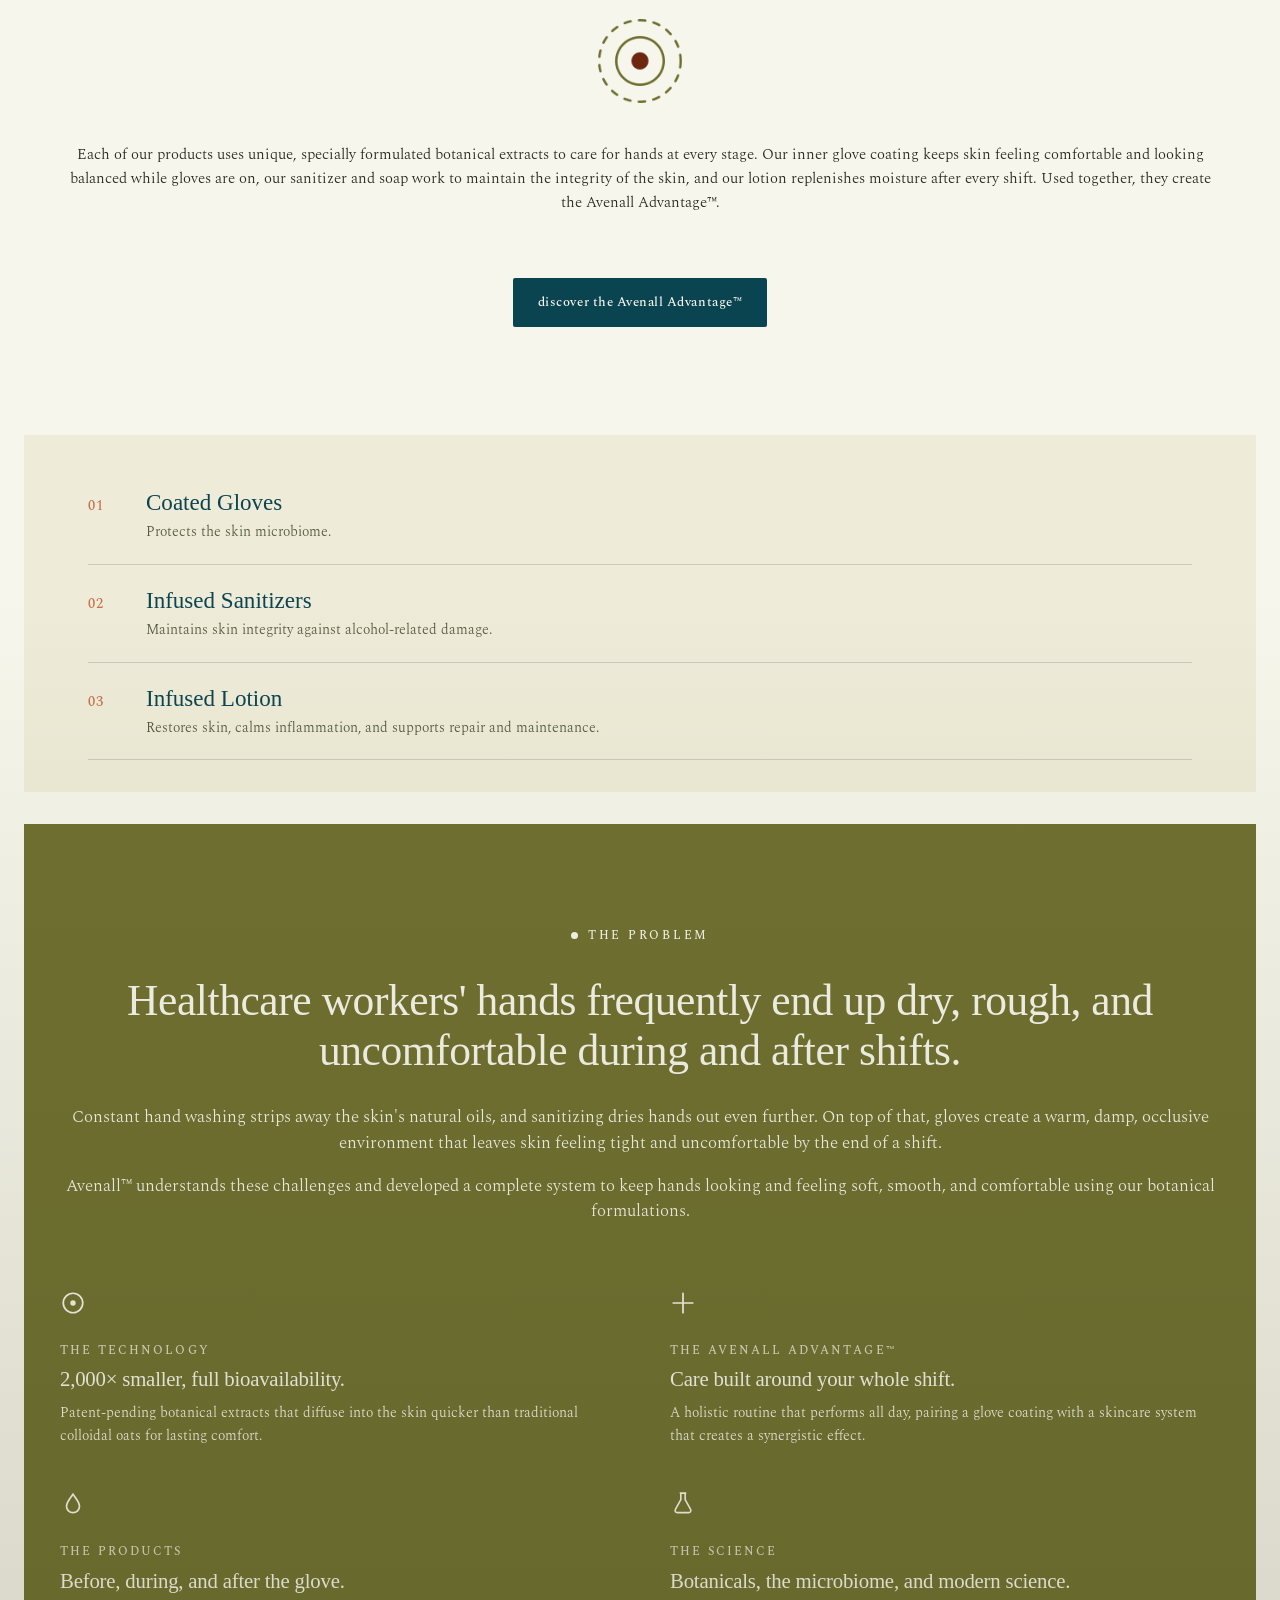
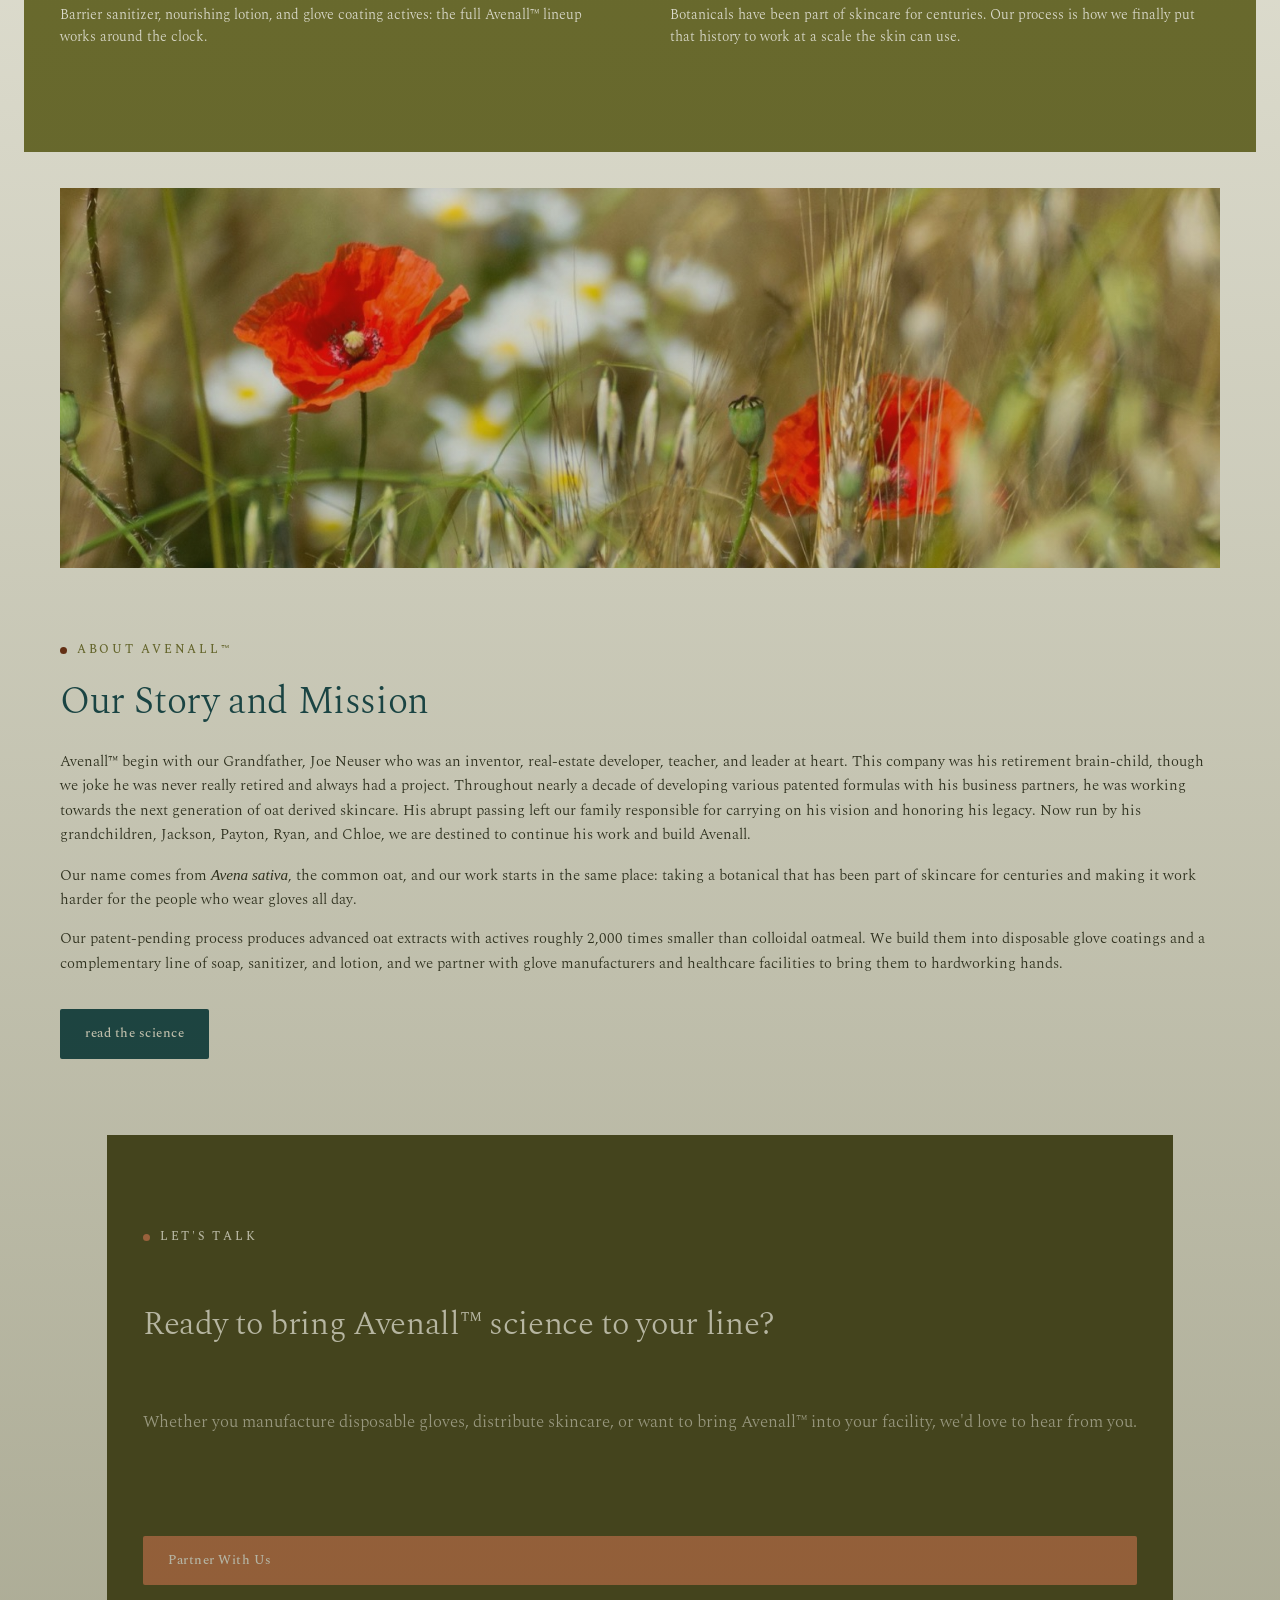
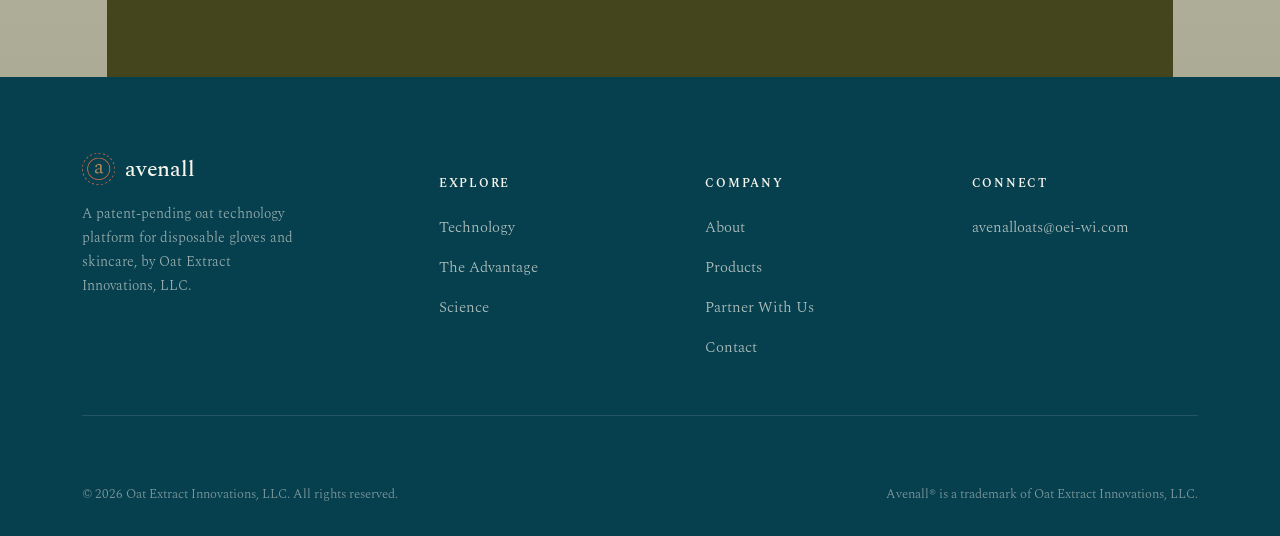
==== commit 175f020c: "Merge branch 'main' of https://github.com/Ch1oeellis/Avenall" ====
--- a/index.html
+++ b/index.html
@@ -54,6 +54,29 @@
     <p class="home-hero-tagline">the first of its kind multi-step handcare system specially formulated for healthcare workers</p>
     <a href="technology.html" class="btn btn-square btn-maroon">explore the technology</a>
     <h1 class="home-hero-wordmark">avenall</h1>
+  <section class="hero section-pad">
+    <div class="container">
+      <div class="hero-copy">
+        <div class="hero-mark">
+          <svg viewBox="0 0 400 400" fill="none">
+            <circle cx="200" cy="200" r="188" stroke="var(--navy)" stroke-width="7" stroke-dasharray="20 20" opacity="1"/>
+            <circle cx="200" cy="200" r="130" stroke="var(--olive)" stroke-width="7"/>
+            <circle cx="200" cy="200" r="34" fill="var(--maroon)"/>
+          </svg>
+        </div>
+        <h1>Avenall Advantage™ is the first-ever skincare system designed for healthcare professionals</h1>
+        <div class="hero-divider"></div>
+        <h2>Our patent-pending formulations help repair skin and prevent dryness and irritation caused by repeated hand washing, sanitizing, and glove use.</h2>
+        <p class="lead">Each of our products use unique, specially formulated botanical extracts to target multiple stages of hand care. Our inner glove coating provides superior protection to the skin microbiome, our sanitizer and soap work to maintain the integrity of the skin, and our lotion ensures ongoing repair and maintenance. Used together, they create the Avenall Advantage™.</p>
+        <div class="hero-ctas">
+          <a href="technology.html" class="btn btn-primary">
+            Explore the Technology
+            <svg viewBox="0 0 24 24" fill="none"><path d="M5 12h14M13 6l6 6-6 6" stroke="currentColor" stroke-width="2" stroke-linecap="round" stroke-linejoin="round"/></svg>
+          </a>
+          <a href="contact.html" class="btn btn-outline">Partner With Us</a>
+        </div>
+      </div>
+    </div>
   </section>
 
   <!-- ===================== Introduction ===================== -->
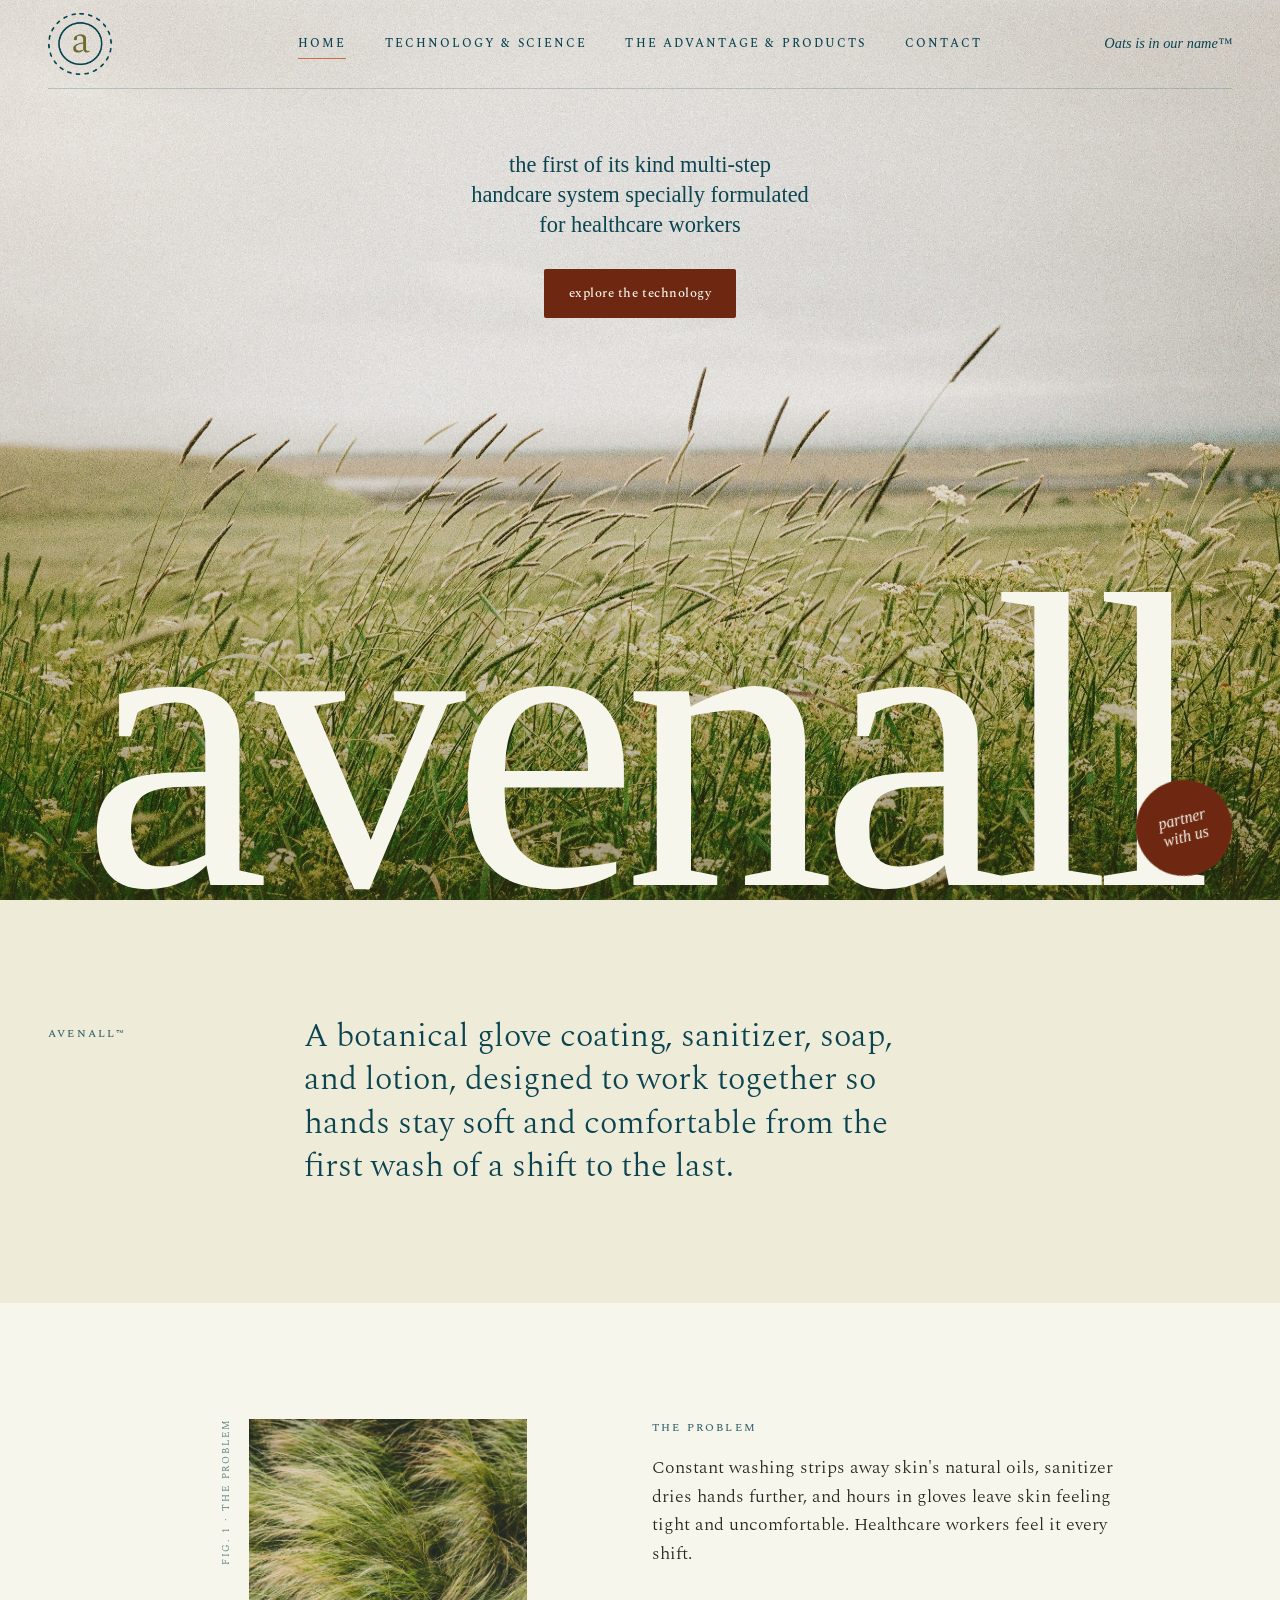
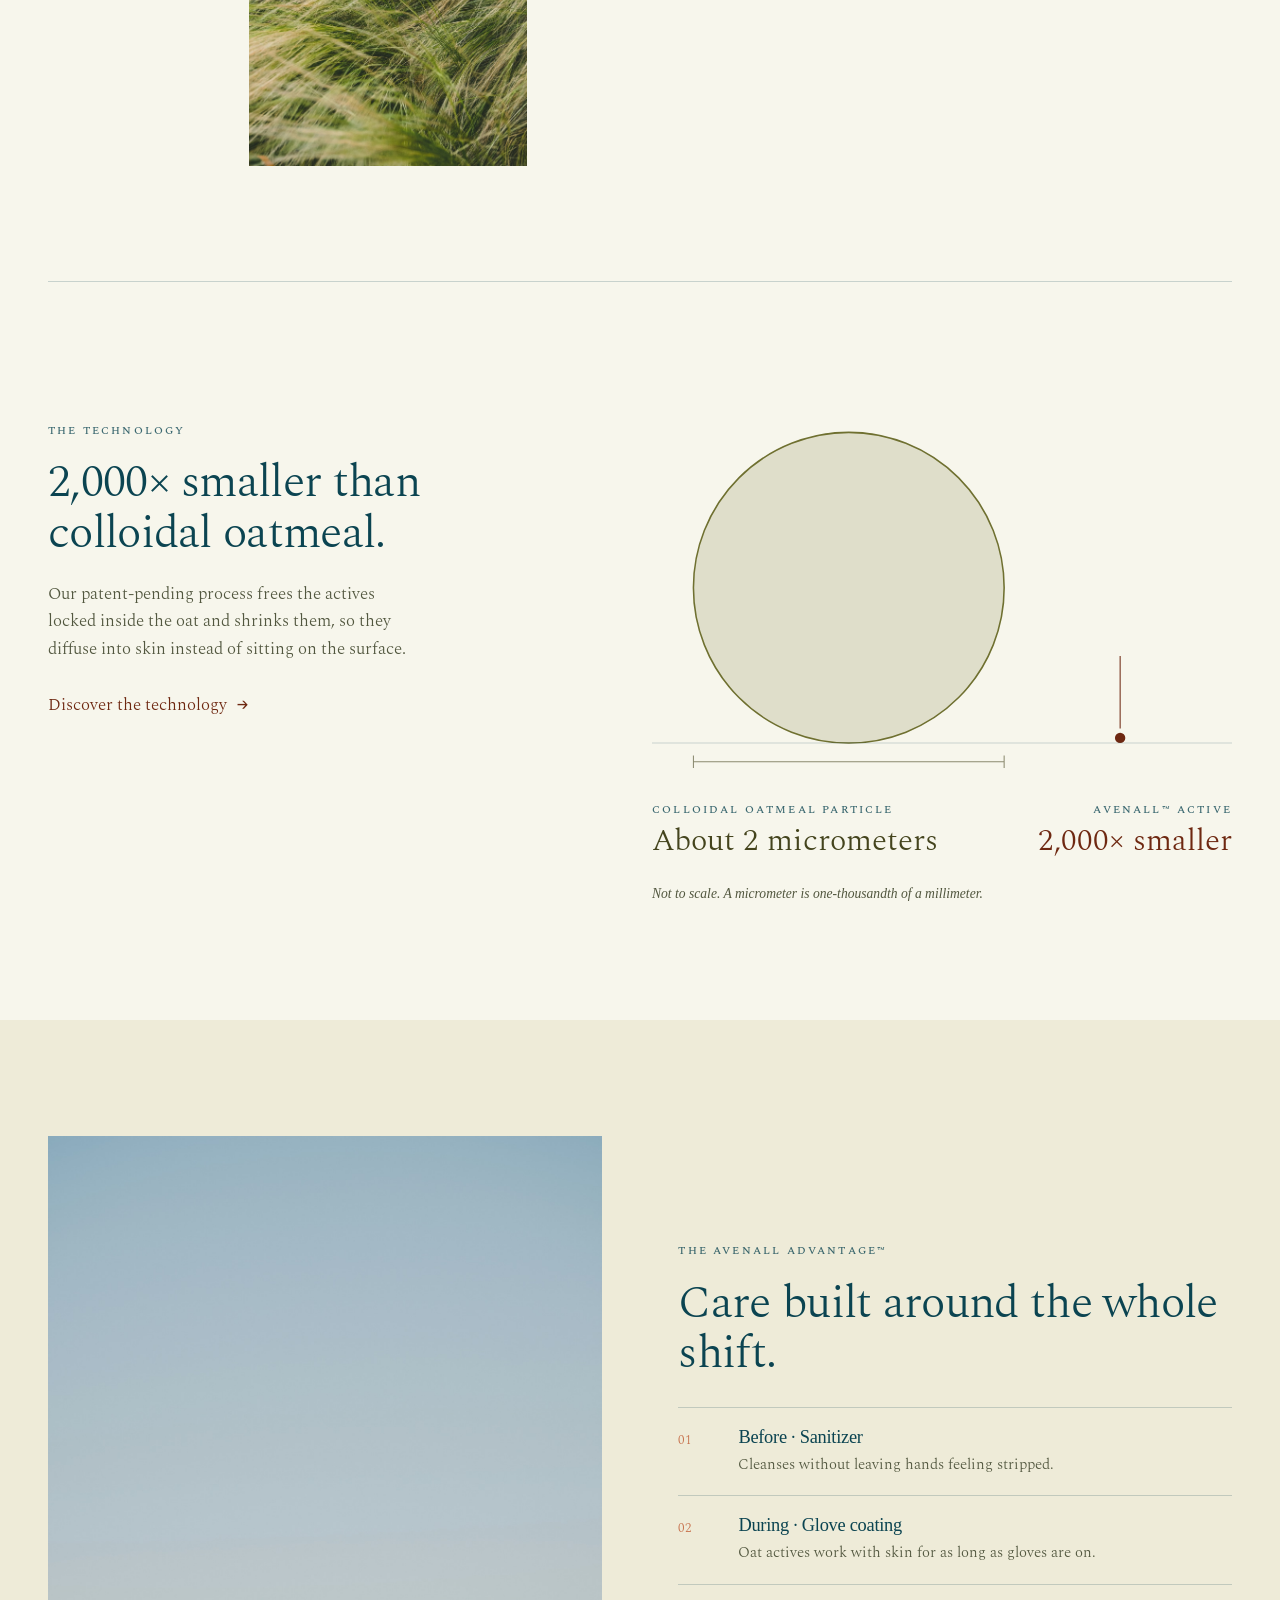
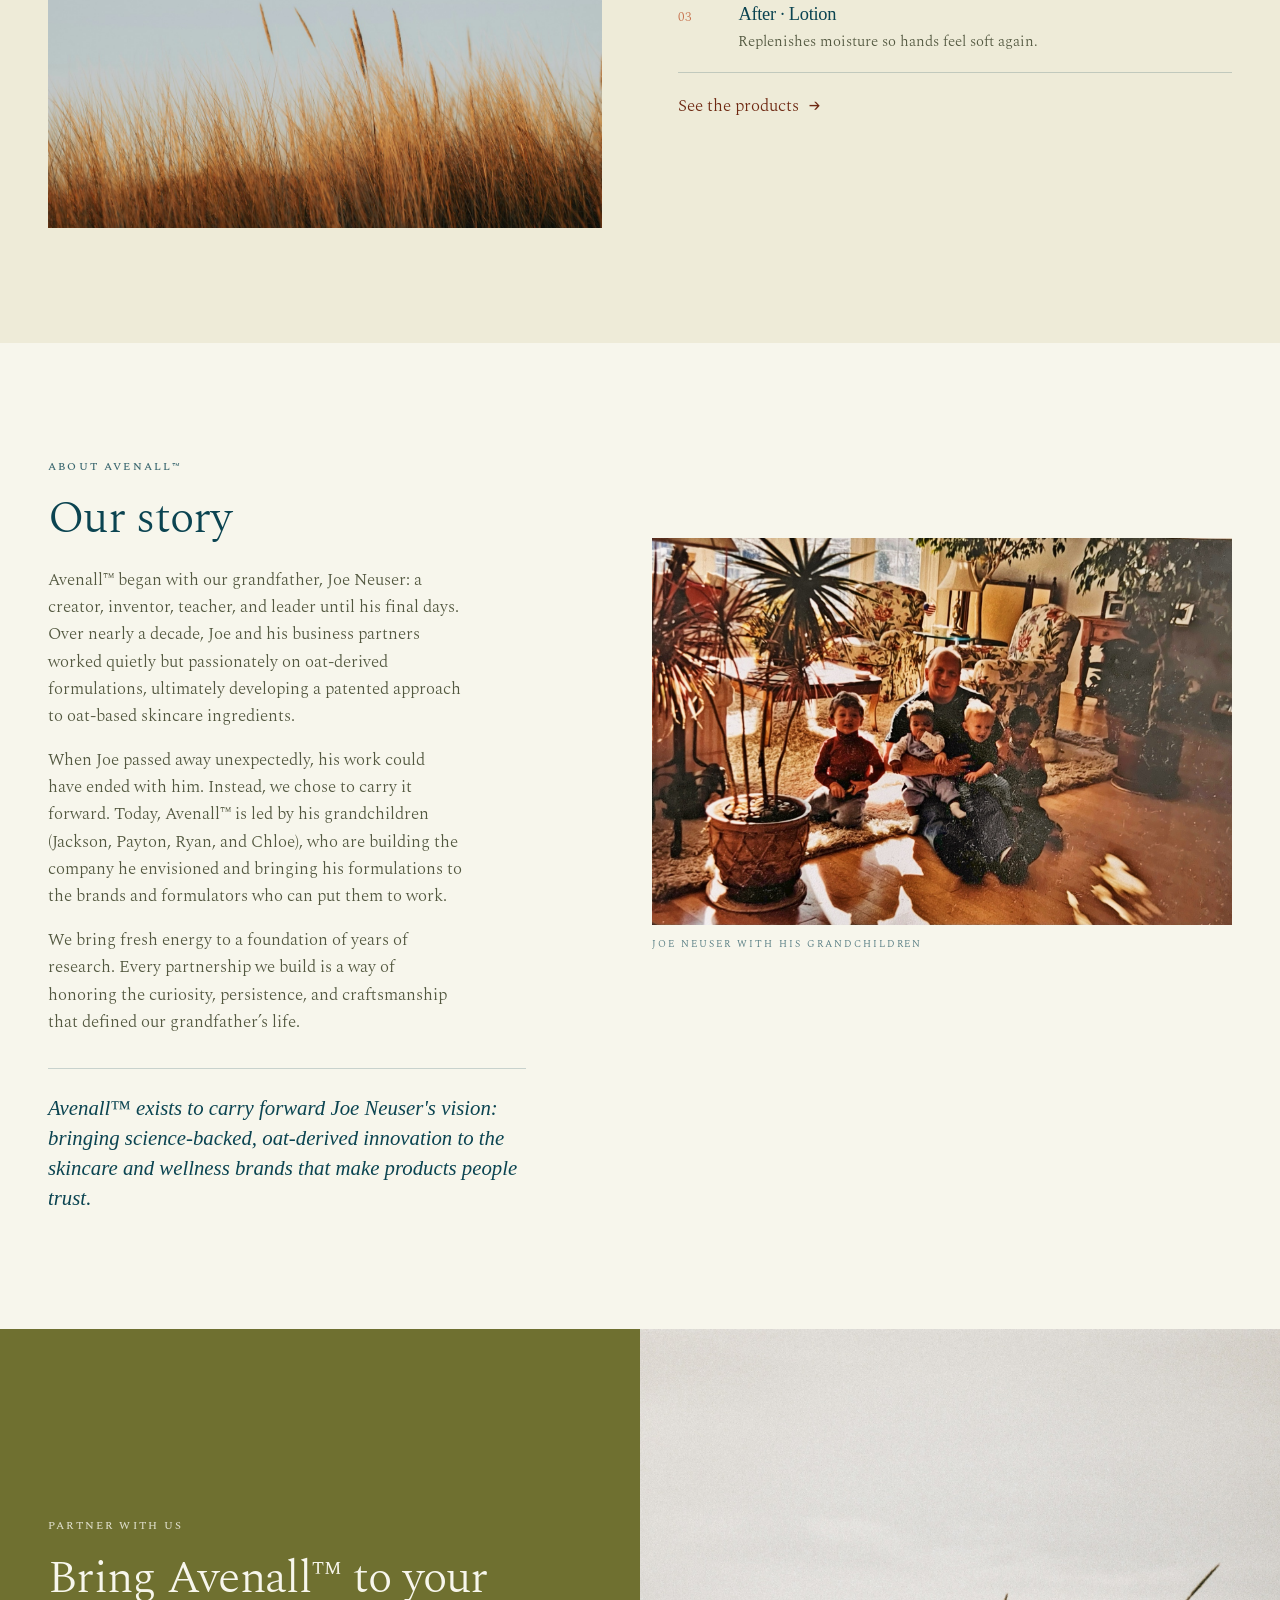
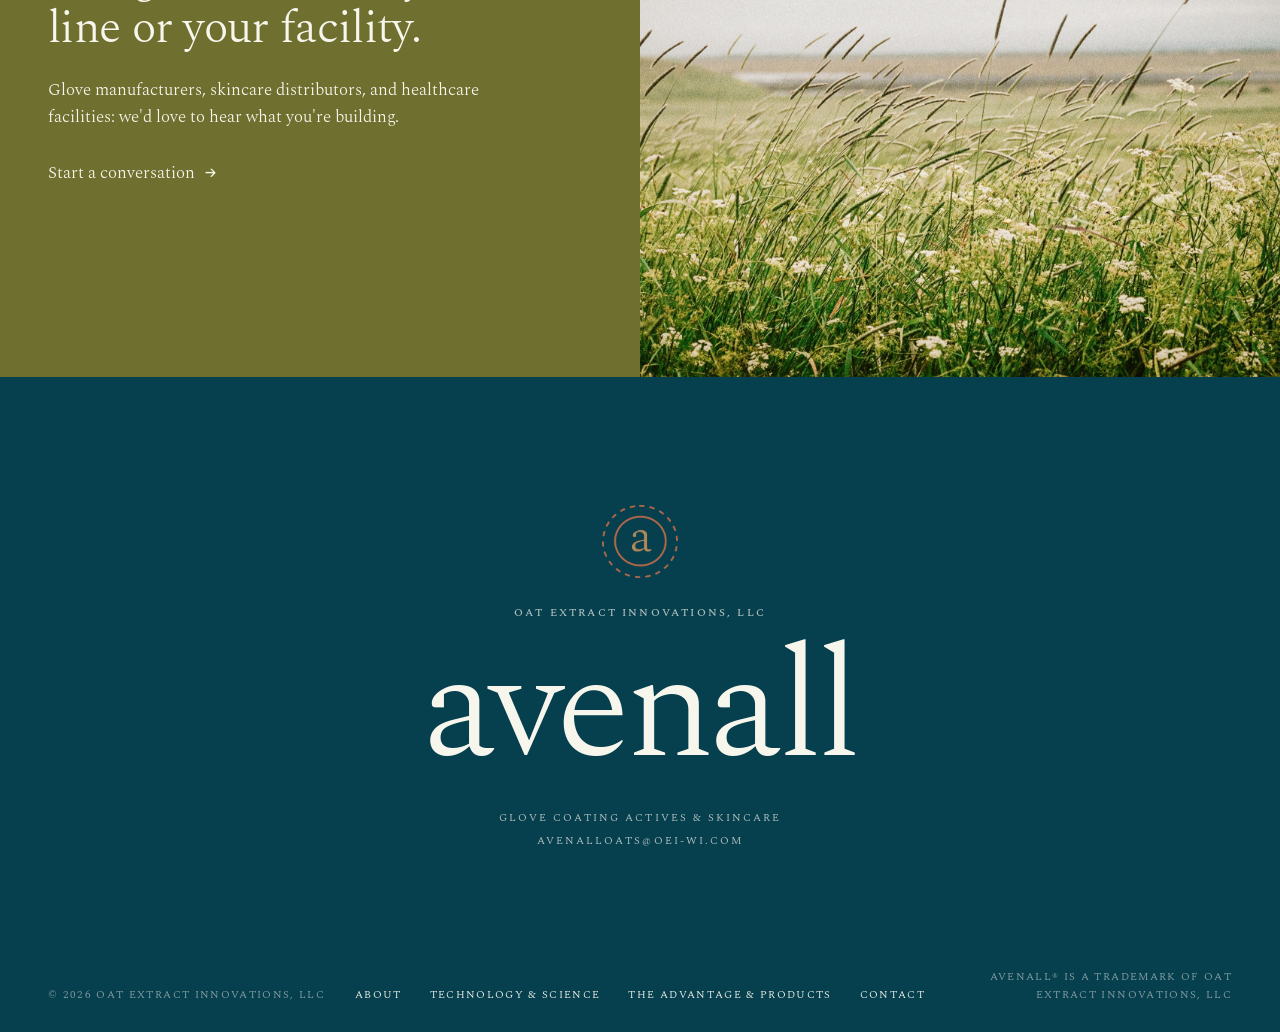
==== commit 96a6ef49: "UPDATES" ====
--- a/index.html
+++ b/index.html
@@ -3,8 +3,8 @@
 <head>
 <meta charset="UTF-8">
 <meta name="viewport" content="width=device-width, initial-scale=1.0">
-<title>Avenall™ | Botanical-Derived Glove Coating Technology &amp; Skincare</title>
-<meta name="description" content="Avenall™ pairs a patent-pending oat glove coating with a complementary oat-derived skincare line, designed to support softer, more comfortable-looking skin, by Oat Extract Innovations, LLC.">
+<title>Avenall™ | Botanical Glove Coating Technology &amp; Skincare</title>
+<meta name="description" content="Avenall™ pairs a patent-pending oat glove coating with a complementary oat-derived skincare line, designed to keep hands feeling soft and comfortable through every shift. By Oat Extract Innovations, LLC.">
 
 <link rel="icon" type="image/png" sizes="32x32" href="assets/favicon_32.png">
 <link rel="apple-touch-icon" sizes="180x180" href="assets/favicon_180.png">
@@ -17,29 +17,22 @@
 </head>
 <body>
 
-<!-- ===================== Splash ===================== -->
-<div class="splash" id="splash" aria-hidden="true">
-  <img src="assets/letter_navy.png" alt="Avenall" class="splash-mark">
-</div>
-
 <!-- ===================== Header ===================== -->
 <header class="site-header site-header--overlay">
   <div class="container">
-    <a href="index.html" class="brand" aria-label="avenall home">
-      <img src="assets/letter_navy.png" alt="" class="brand-mark">
-    </a>
+    <div class="bar">
+      <a href="index.html" class="brand" aria-label="Avenall home">
+        <img src="assets/letter_navy.png" alt="" class="brand-mark">
+      </a>
 
-    <nav class="main-nav" id="mainNav"> 
-      <a href="index.html">home</a>
-      <a href="technology.html">technology</a>
-      <a href="advantage.html">the advantage</a>
-      <a href="products.html">products</a>
-      <a href="science.html">science</a>
-      <a href="contact.html">contact</a>
-    </nav>
+      <nav class="main-nav" id="mainNav">
+        <a href="index.html">home</a>
+        <a href="technology.html">technology &amp; science</a>
+        <a href="advantage.html">the advantage &amp; products</a>
+        <a href="contact.html">contact</a>
+      </nav>
 
-    <div class="header-actions">
-      <a href="contact.html" class="btn btn-outline">partner with us</a>
+      <span class="header-note">Oats is in our name™</span>
       <button class="nav-toggle" id="navToggle" aria-label="Toggle navigation" aria-expanded="false">
         <span></span><span></span><span></span>
       </button>
@@ -47,125 +40,126 @@
   </div>
 </header>
 
-<main id="top">
+<!-- Round "partner with us" button that stays on screen -->
+<a href="contact.html" class="badge">partner<br>with us</a>
+
+<main>
 
   <!-- ===================== Hero ===================== -->
   <section class="home-hero">
     <p class="home-hero-tagline">the first of its kind multi-step handcare system specially formulated for healthcare workers</p>
-    <a href="technology.html" class="btn btn-square btn-maroon">explore the technology</a>
+    <a href="technology.html" class="btn btn-maroon">explore the technology</a>
     <h1 class="home-hero-wordmark">avenall</h1>
-  <section class="hero section-pad">
-    <div class="container">
-      <div class="hero-copy">
-        <div class="hero-mark">
-          <svg viewBox="0 0 400 400" fill="none">
-            <circle cx="200" cy="200" r="188" stroke="var(--navy)" stroke-width="7" stroke-dasharray="20 20" opacity="1"/>
-            <circle cx="200" cy="200" r="130" stroke="var(--olive)" stroke-width="7"/>
-            <circle cx="200" cy="200" r="34" fill="var(--maroon)"/>
-          </svg>
-        </div>
-        <h1>Avenall Advantage™ is the first-ever skincare system designed for healthcare professionals</h1>
-        <div class="hero-divider"></div>
-        <h2>Our patent-pending formulations help repair skin and prevent dryness and irritation caused by repeated hand washing, sanitizing, and glove use.</h2>
-        <p class="lead">Each of our products use unique, specially formulated botanical extracts to target multiple stages of hand care. Our inner glove coating provides superior protection to the skin microbiome, our sanitizer and soap work to maintain the integrity of the skin, and our lotion ensures ongoing repair and maintenance. Used together, they create the Avenall Advantage™.</p>
-        <div class="hero-ctas">
-          <a href="technology.html" class="btn btn-primary">
-            Explore the Technology
-            <svg viewBox="0 0 24 24" fill="none"><path d="M5 12h14M13 6l6 6-6 6" stroke="currentColor" stroke-width="2" stroke-linecap="round" stroke-linejoin="round"/></svg>
-          </a>
-          <a href="contact.html" class="btn btn-outline">Partner With Us</a>
-        </div>
+  </section>
+
+  <!-- ===================== Intro statement ===================== -->
+  <section class="section section--sand">
+    <div class="container statement reveal">
+      <span class="label">Avenall™</span>
+      <p class="display">A botanical glove coating, sanitizer, soap, and lotion, designed to work together so hands stay soft and comfortable from the first wash of a shift to the last.</p>
+    </div>
+  </section>
+
+  <!-- ===================== The problem ===================== -->
+  <section class="section">
+    <div class="container fig reveal">
+      <div class="fig-media">
+        <span class="fig-caption">fig. 1 · the problem</span>
+        <img src="assets/grass3-web.jpg" alt="Wind-swept grass" loading="lazy">
+      </div>
+      <div class="fig-text">
+        <span class="label">The problem</span>
+        <p>Constant washing strips away skin's natural oils, sanitizer dries hands further, and hours in gloves leave skin feeling tight and uncomfortable. Healthcare workers feel it every shift.</p>
       </div>
     </div>
   </section>
 
-  <!-- ===================== Introduction ===================== -->
-  <section class="story reveal">
-    <div class="container">
-      <div class="story-copy">
-        <h2>Our patent-pending formulations help skin look and feel softer and more comfortable through repeated hand washing, sanitizing, and glove use</h2>
-        <img src="assets/dot_olive.png" alt="" class="story-mark">
-        <p>Each of our products uses unique, specially formulated botanical extracts to care for hands at every stage. Our inner glove coating keeps skin feeling comfortable and looking balanced while gloves are on, our sanitizer and soap work to maintain the integrity of the skin, and our lotion replenishes moisture after every shift. Used together, they create the Avenall Advantage™.</p>
-        <a href="advantage.html" class="btn btn-square btn-navy">discover the Avenall Advantage™</a>
+  <div class="container"><hr class="rule"></div>
+
+  <!-- ===================== The technology ===================== -->
+  <section class="section">
+    <div class="container feature reveal">
+      <div class="feature-text">
+        <span class="label">The technology</span>
+        <h2>2,000× smaller than colloidal oatmeal.</h2>
+        <p>Our patent-pending process frees the actives locked inside the oat and shrinks them, so they diffuse into skin instead of sitting on the surface.</p>
+        <a href="technology.html" class="link-arrow">Discover the technology</a>
+      </div>
+      <!-- Size comparison: big circle = colloidal oatmeal, tiny dot = Avenall actives (not to scale) -->
+      <figure class="size-compare">
+        <svg viewBox="0 0 560 340" role="img" aria-label="A large circle for a colloidal oatmeal particle, about 2 micrometers wide, beside a tiny dot for an Avenall active, about 2,000 times smaller">
+          <!-- colloidal oatmeal particle -->
+          <circle class="sc-big" cx="190" cy="160" r="150"/>
+          <!-- Avenall active, with a short pointer line so the dot is easy to spot -->
+          <line class="sc-pointer" x1="452" y1="296" x2="452" y2="226"/>
+          <circle class="sc-dot" cx="452" cy="305" r="5"/>
+          <!-- shared baseline -->
+          <line class="sc-base" x1="0" y1="310" x2="560" y2="310"/>
+          <!-- width marker under the big circle -->
+          <path class="sc-measure" d="M40 322 V334 M40 328 H340 M340 322 V334"/>
+        </svg>
+        <div class="size-compare-labels">
+          <div>
+            <span class="label">Colloidal oatmeal particle</span>
+            <span class="size-compare-figure">About 2 micrometers</span>
+          </div>
+          <div>
+            <span class="label">Avenall™ active</span>
+            <span class="size-compare-figure size-compare-figure--ours">2,000× smaller</span>
+          </div>
+        </div>
+        <figcaption>Not to scale. A micrometer is one-thousandth of a millimeter.</figcaption>
+      </figure>
+    </div>
+  </section>
+
+  <!-- ===================== The Avenall Advantage ===================== -->
+  <section class="section section--sand">
+    <div class="container split reveal">
+      <div class="split-media">
+        <img src="assets/grass1-web.jpg" alt="Golden grass against a clear sky" loading="lazy">
+      </div>
+      <div>
+        <span class="label">The Avenall Advantage™</span>
+        <h2>Care built around the whole shift.</h2>
+        <ol class="points">
+          <li><span class="num">01</span><div><h3>Before · Sanitizer</h3><p>Cleanses without leaving hands feeling stripped.</p></div></li>
+          <li><span class="num">02</span><div><h3>During · Glove coating</h3><p>Oat actives work with skin for as long as gloves are on.</p></div></li>
+          <li><span class="num">03</span><div><h3>After · Lotion</h3><p>Replenishes moisture so hands feel soft again.</p></div></li>
+        </ol>
+        <a href="advantage.html#products" class="link-arrow">See the products</a>
       </div>
     </div>
   </section>
 
-  <div class="story-steps">
-    <ol class="story-steps-list">
-      <li><strong>Coated Gloves</strong><span>Protects the skin microbiome.</span></li>
-      <li><strong>Infused Sanitizers</strong><span>Maintains skin integrity against alcohol-related damage.</span></li>
-      <li><strong>Infused Lotion</strong><span>Restores skin, calms inflammation, and supports repair and maintenance.</span></li>
-    </ol>
-  </div>
-
-  <!-- ===================== The Problem + Explore ===================== -->
-  <section class="why-band reveal">
-    <div class="container">
-      <div class="why-intro">
-        <div class="eyebrow">The Problem</div>
-        <h2>Healthcare workers' hands frequently end up dry, rough, and uncomfortable during and after shifts.</h2>
-        <p>Constant hand washing strips away the skin's natural oils, and sanitizing dries hands out even further. On top of that, gloves create a warm, damp, occlusive environment that leaves skin feeling tight and uncomfortable by the end of a shift.</p>
-        <p>Avenall™ understands these challenges and developed a complete system to keep hands looking and feeling soft, smooth, and comfortable using our botanical formulations.</p>
+  <!-- ===================== About / Our Story ===================== -->
+  <section class="section" id="about">
+    <div class="container story reveal">
+      <div class="story-text">
+        <span class="label">About Avenall™</span>
+        <h2>Our story</h2>
+        <p>Avenall™ began with our grandfather, Joe Neuser: a creator, inventor, teacher, and leader until his final days. Over nearly a decade, Joe and his business partners worked quietly but passionately on oat-derived formulations, ultimately developing a patented approach to oat-based skincare ingredients.</p>
+        <p>When Joe passed away unexpectedly, his work could have ended with him. Instead, we chose to carry it forward. Today, Avenall™ is led by his grandchildren (Jackson, Payton, Ryan, and Chloe), who are building the company he envisioned and bringing his formulations to the brands and formulators who can put them to work.</p>
+        <p>We bring fresh energy to a foundation of years of research. Every partnership we build is a way of honoring the curiosity, persistence, and craftsmanship that defined our grandfather’s life.</p>
+        <p class="story-quote">Avenall™ exists to carry forward Joe Neuser's vision: bringing science-backed, oat-derived innovation to the skincare and wellness brands that make products people trust.</p>
       </div>
-
-      <div class="why-list">
-        <a href="technology.html" class="why-item">
-          <div class="icon"><svg width="26" height="26" viewBox="0 0 24 24" fill="none"><circle cx="12" cy="12" r="9" stroke="currentColor" stroke-width="1.6"/><circle cx="12" cy="12" r="2.5" fill="currentColor"/></svg></div>
-          <div class="tag">The Technology</div>
-          <h3>2,000× smaller, full bioavailability.</h3>
-          <p>Patent-pending botanical extracts that diffuse into the skin quicker than traditional colloidal oats for lasting comfort.</p>
-        </a>
-
-        <a href="advantage.html" class="why-item">
-          <div class="icon"><svg width="26" height="26" viewBox="0 0 24 24" fill="none"><path d="M12 3v18M3 12h18" stroke="currentColor" stroke-width="1.6" stroke-linecap="round"/></svg></div>
-          <div class="tag">The Avenall Advantage™</div>
-          <h3>Care built around your whole shift.</h3>
-          <p>A holistic routine that performs all day, pairing a glove coating with a skincare system that creates a synergistic effect.</p>
-        </a>
-
-        <a href="products.html" class="why-item">
-          <div class="icon"><svg width="26" height="26" viewBox="0 0 24 24" fill="none"><path d="M12 3c3 4 6 7.5 6 11a6 6 0 01-12 0c0-3.5 3-7 6-11z" stroke="currentColor" stroke-width="1.6"/></svg></div>
-          <div class="tag">The Products</div>
-          <h3>Before, during, and after the glove.</h3>
-          <p>Barrier sanitizer, nourishing lotion, and glove coating actives: the full Avenall™ lineup works around the clock.</p>
-        </a>
-
-        <a href="science.html" class="why-item">
-          <div class="icon"><svg width="26" height="26" viewBox="0 0 24 24" fill="none"><path d="M9 2h6M10 2v6l-5 9a2 2 0 001.7 3h10.6a2 2 0 001.7-3l-5-9V2" stroke="currentColor" stroke-width="1.5" stroke-linejoin="round"/></svg></div>
-          <div class="tag">The Science</div>
-          <h3>Botanicals, the microbiome, and modern science.</h3>
-          <p>Botanicals have been part of skincare for centuries. Our process is how we finally put that history to work at a scale the skin can use.</p>
-        </a>
-      </div>
+      <figure class="story-media story-media--wide">
+        <img src="assets/grandkids-web.jpg" alt="Joe Neuser with his grandchildren" loading="lazy">
+        <figcaption>Joe Neuser with his grandchildren</figcaption>
+      </figure>
     </div>
   </section>
 
-  <!-- ===================== About ===================== -->
-  <section class="story story--about reveal" id="about">
-    <div class="container">
-      <div class="story-visual story-visual--plain">
-        <img src="assets/urszula-trojanowska-poppies-square.jpg" alt="Poppies and daisies growing among oats">
-      </div>
-
-      <div class="story-copy">
-        <div class="eyebrow">About Avenall™</div>
-        <h2>Our Story and Mission</h2>
-        <p>Avenall™ begin with our Grandfather, Joe Neuser who was an inventor, real-estate developer, teacher, and leader at heart. This company was his retirement brain-child, though we joke he was never really retired and always had a project. Throughout nearly a decade of developing various patented formulas with his business partners, he was working towards the next generation of oat derived skincare. His abrupt passing left our family responsible for carrying on his vision and honoring his legacy. Now run by his grandchildren, Jackson, Payton, Ryan, and Chloe, we are destined to continue his work and build Avenall. 
-          <p>Our name comes from <em>Avena sativa</em>, the common oat, and our work starts in the same place: taking a botanical that has been part of skincare for centuries and making it work harder for the people who wear gloves all day.</p>
-        <p>Our patent-pending process produces advanced oat extracts with actives roughly 2,000 times smaller than colloidal oatmeal. We build them into disposable glove coatings and a complementary line of soap, sanitizer, and lotion, and we partner with glove manufacturers and healthcare facilities to bring them to hardworking hands.</p>
-        <a href="science.html" class="btn btn-navy">read the science</a>
-      </div>
+  <!-- ===================== Closing ask ===================== -->
+  <section class="cta-split">
+    <div class="cta-panel">
+      <span class="label">Partner with us</span>
+      <h2>Bring Avenall™ to your line or your facility.</h2>
+      <p>Glove manufacturers, skincare distributors, and healthcare facilities: we'd love to hear what you're building.</p>
+      <a href="contact.html" class="link-arrow">Start a conversation</a>
     </div>
-  </section>
-
-  <!-- ===================== Final CTA ===================== -->
-  <section class="final-cta section-pad reveal">
-    <div class="container">
-      <div class="eyebrow">Let's Talk</div>
-      <h2>Ready to bring Avenall™ science to your line?</h2>
-      <p>Whether you manufacture disposable gloves, distribute skincare, or want to bring Avenall™ into your facility, we'd love to hear from you.</p>
-      <a href="contact.html" class="btn btn-primary">Partner With Us</a>
+    <div class="cta-media">
+      <img src="assets/joana-abreu-meadow-2600.jpg" alt="A meadow of tall grass under a soft sky" loading="lazy">
     </div>
   </section>
 
@@ -174,41 +168,23 @@
 <!-- ===================== Footer ===================== -->
 <footer class="site-footer">
   <div class="container">
-    <div class="footer-top">
-      <div class="footer-brand">
-        <div class="brand-lockup">
-          <img src="assets/letter_peach.png" alt="">
-          <span class="brand-word">avenall</span>
-        </div>
-        <p>A patent-pending oat technology platform for disposable gloves and skincare, by Oat Extract Innovations, LLC.</p>
-      </div>
-      <div class="footer-col">
-        <h5>Explore</h5>
-        <ul>
-          <li><a href="technology.html">Technology</a></li>
-          <li><a href="advantage.html">The Advantage</a></li>
-          <li><a href="science.html">Science</a></li>
-        </ul>
-      </div>
-      <div class="footer-col">
-        <h5>Company</h5>
-        <ul>
-          <li><a href="index.html#about">About</a></li>
-          <li><a href="products.html">Products</a></li>
-          <li><a href="contact.html">Partner With Us</a></li>
-          <li><a href="contact.html">Contact</a></li>
-        </ul>
-      </div>
-      <div class="footer-col">
-        <h5>Connect</h5>
-        <ul>
-          <li><a href="mailto:avenalloats@oei-wi.com">avenalloats@oei-wi.com</a></li>
-        </ul>
-      </div>
+    <img src="assets/letter_peach.png" alt="" class="footer-mark">
+    <span class="label">Oat Extract Innovations, LLC</span>
+    <p class="footer-word">avenall</p>
+    <div class="footer-details">
+      Glove coating actives &amp; skincare<br>
+      <a href="mailto:avenalloats@oei-wi.com">avenalloats@oei-wi.com</a>
     </div>
+
     <div class="footer-bottom">
-      <span>© 2026 Oat Extract Innovations, LLC. All rights reserved.</span>
-      <span>Avenall® is a trademark of Oat Extract Innovations, LLC.</span>
+      <span>© 2026 Oat Extract Innovations, LLC</span>
+      <nav class="footer-nav" aria-label="Footer">
+        <a href="index.html#about">about</a>
+        <a href="technology.html">technology &amp; science</a>
+        <a href="advantage.html">the advantage &amp; products</a>
+        <a href="contact.html">contact</a>
+      </nav>
+      <span>Avenall® is a trademark of Oat Extract Innovations, LLC</span>
     </div>
   </div>
 </footer>
--- a/styles.css
+++ b/styles.css
@@ -1,25 +1,46 @@
-/* ===================== Avenall — Base ===================== */
+/* =====================================================================
+   Avenall™ site styles
+   Editorial layout: lots of whitespace, hairline rules, small labels.
+   Colors and type come from the Avenall brand sheet.
+
+   Reusable blocks (search for these names):
+     .site-header      top bar on every page
+     .badge            round "partner with us" button, fixed on screen
+     .home-hero        full-height meadow photo on the home page
+     .page-head        title block at the top of the other pages
+     .page-banner      wide photo under a page title
+     .statement        small label + one large sentence
+     .fig              small photo with a vertical caption + short text
+     .feature          text on the left, two offset photos on the right
+     .size-compare     big circle vs. tiny dot (home page technology section)
+     .split            photo on one side, heading + numbered points on the other
+     .points           numbered list (used inside .split)
+     .steps            three short columns with numbers
+     .compare          two big numbers side by side
+     .products         three product cards
+     .story            About / Our Story block
+     .cta-split        colored panel + photo, the closing ask on each page
+     .site-footer      dark footer with the large wordmark
+   ===================================================================== */
 
 :root {
   --cream: #F7F6EC;
-  --cream-deep: #EEEBD8;
-  --paper: #FFFFFE;
+  --sand: #EEEBD8;
   --navy: #0B4451;
   --navy-deep: #063f4e;
   --olive: #6F7030;
   --olive-deep: #44441D;
   --terracotta: #C7714C;
-  --terracotta-deep: #A85C3B;
   --maroon: #6E2811;
   --ink: #23261C;
   --ink-soft: #52573F;
-
-  --font-display: 'Spectral', Georgia, 'Times New Roman', serif;
-  --font-body: 'Spectral', Georgia, 'Times New Roman', serif;
-  --font-display1:'Spectral Light', Georgia, 'Times New Roman', serif;
-
-  --container: 1180px;
-  --radius: 4px;
+  --line: rgba(11, 68, 81, 0.2);
+
+  --font: 'Spectral', Georgia, 'Times New Roman', serif;
+  --container: 1320px;
+  --gutter: clamp(20px, 4vw, 48px);
+  --section: clamp(72px, 9vw, 136px);
+  --header-h: 89px;
 }
 
 * { box-sizing: border-box; }
@@ -30,104 +51,75 @@
   margin: 0;
   background: var(--cream);
   color: var(--ink);
-  font-family: var(--font-body);
+  font-family: var(--font);
   font-weight: 300;
   font-size: 17px;
-  line-height: 1.65;
+  line-height: 1.6;
   -webkit-font-smoothing: antialiased;
 }
 
 img { max-width: 100%; display: block; }
-
 a { color: inherit; text-decoration: none; }
 
 .container {
   max-width: var(--container);
   margin: 0 auto;
-  padding: 0 32px;
-}
-
-.container-2 {
-  max-width: var(--container);
-  margin: center;
-  padding: 0 32px;
-}
-
-h1 {
-  font-family: var(--font-display);
+  padding: 0 var(--gutter);
+}
+
+h1, h2, h3 {
+  font-family: var(--font);
   font-weight: 300;
-  color: var(--maroon);
+  color: var(--navy);
+  letter-spacing: -0.015em;
   margin: 0 0 0.5em;
-  letter-spacing: -0.02em;
-  font-size: clamp(2.1rem, 4vw, 3.1rem);
-  line-height: 1.12;
-}
-
-h2 {
-  font-family: var(--font-display);
-  font-weight: 300;
-  color: var(--navy);
-  margin: 0 0 0.6em;
-  letter-spacing: -0.01em;
-  font-size: clamp(1.6rem, 2.6vw, 2.3rem);
-  line-height: 1.15;
-}
-
-h3 {
-  font-family: var(--font-display);
-  font-weight: 400;
-  color: var(--navy);
-  margin: 0 0 0.5em;
-  letter-spacing: -0.01em;
-  font-size: 1.3rem;
-  line-height: 1.25;
-}
-
-h4 {
-  font-family: var(--font-display);
-  font-weight: 400;
-  color: var(--navy);
-  margin: 0 0 0.5em;
-  letter-spacing: -0.01em;
-}
-
-p {
-  margin: 0 0 1em;
-  color: var(--ink-soft);
-}
-
-.eyebrow {
+}
+h1 { font-size: clamp(2.4rem, 5vw, 4.4rem); line-height: 1.05; }
+h2 { font-size: clamp(2rem, 3.6vw, 3.2rem); line-height: 1.1; }
+h3 { font-size: 1.35rem; line-height: 1.25; font-weight: 400; }
+
+p { margin: 0 0 1em; color: var(--ink-soft); }
+
+/* tiny uppercase label that sits above or beside text */
+.label {
+  display: block;
+  margin-bottom: 18px;
+  font-size: 0.68rem;
+  font-weight: 500;
+  letter-spacing: 0.2em;
+  text-transform: uppercase;
+  color: var(--navy);
+  opacity: 0.8;
+}
+
+/* large statement sentence */
+.display {
+  margin: 0;
+  font-size: clamp(1.5rem, 2.6vw, 2.35rem);
+  line-height: 1.3;
+  color: var(--navy);
+}
+
+/* text link with an arrow, used instead of buttons inside sections */
+.link-arrow {
   display: inline-flex;
   align-items: center;
   gap: 10px;
-  font-family: var(--font-body);
-  font-size: 0.78rem;
-  letter-spacing: 0.22em;
-  text-transform: uppercase;
-  color: var(--olive);
-  font-weight: 500;
-  margin-bottom: 18px;
-}
-
-.eyebrow::before {
-  content: "";
-  width: 7px;
-  height: 7px;
-  border-radius: 50%;
-  background: var(--maroon);
-  flex-shrink: 0;
-}
- 
-.eyebrow.on-dark { color: var(--terracotta); }
-
-section { position: relative; }
-
-.section-pad { padding: 92px 0; }
-
-@media (max-width: 720px) {
-  .section-pad { padding: 76px 0; }
-  .container { padding: 0 22px; }
-}
+  margin-top: 12px;
+  font-size: 1.05rem;
+  color: var(--maroon);
+  border-bottom: 1px solid transparent;
+  transition: border-color 0.2s ease, gap 0.2s ease;
+}
+.link-arrow::after { content: "→"; }
+.link-arrow:hover { border-bottom-color: currentColor; gap: 14px; }
+
+.section { padding: var(--section) 0; }
+.section--sand { background: var(--sand); }
+.rule { border: 0; border-top: 1px solid var(--line); margin: 0; }
+
+.section-head { max-width: 760px; }
+.section-head h2 { margin-bottom: 0; }
 
 /* ===================== Buttons ===================== */
 
@@ -135,53 +127,19 @@
   display: inline-flex;
   align-items: center;
   gap: 10px;
-  font-family: var(--font-body);
+  padding: 13px 24px;
+  border: 1px solid transparent;
+  border-radius: 2px;
+  font-family: var(--font);
   font-size: 0.82rem;
   font-weight: 500;
   letter-spacing: 0.04em;
-  padding: 13px 24px;
-  border-radius: 2px;
-  border: 1.5px solid transparent;
   cursor: pointer;
-  transition: all 0.22s ease;
+  transition: background 0.2s ease, transform 0.2s ease;
   white-space: nowrap;
 }
-
-.btn-primary {
-  background: var(--terracotta);
-  color: var(--paper);
-}
-.btn-primary:hover { background: var(--terracotta-deep); transform: translateY(-1px); }
-
-.btn-outline {
-  background: transparent;
-  border-color: rgba(11, 68, 81, 0.3);
-  color: var(--navy);
-}
-.btn-outline:hover { border-color: var(--navy); background: rgba(11, 68, 81, 0.05); }
-
-.btn-outline.on-dark {
-  border-color: rgba(247, 246, 236, 0.35);
-  color: var(--cream);
-}
-.btn-outline.on-dark:hover { border-color: var(--cream); background: rgba(247, 246, 236, 0.08); }
-
-.btn svg { width: 16px; height: 16px; }
-
-/* ===================== Ring Motif ===================== */
-
-.ring-mark {
-  --ring-dash: var(--navy);
-  --ring-solid: var(--olive);
-  --ring-dot: var(--maroon);
-}
-
-.ring-mark.on-dark {
-  --ring-dash: var(--terracotta);
-  --ring-dash: rgba(199, 113, 76, 0.85);
-  --ring-solid: var(--terracotta);
-  --ring-dot: var(--maroon);
-}
+.btn-maroon { background: var(--maroon); color: var(--cream); }
+.btn-maroon:hover { background: #57200d; transform: translateY(-1px); }
 
 /* ===================== Header ===================== */
 
@@ -189,310 +147,155 @@
   position: sticky;
   top: 0;
   z-index: 100;
-  background: rgba(247, 246, 236, 0.88);
-  backdrop-filter: blur(10px) saturate(1.1);
-  -webkit-backdrop-filter: blur(10px) saturate(1.1);
-  border-bottom: 1px solid rgba(11, 68, 81, 0.08);
-}
-
-.site-header .container {
-  display: flex;
+  background: rgba(247, 246, 236, 0.94);
+  backdrop-filter: blur(10px);
+  -webkit-backdrop-filter: blur(10px);
+  transition: background 0.3s ease;
+}
+.site-header .bar {
+  display: grid;
+  grid-template-columns: 1fr auto 1fr;
   align-items: center;
-  justify-content: space-between;
-  height: 90px;
-}
-
-.brand {
-  display: flex;
-  align-items: center;
-  gap: 10px;
-}
-.brand-mark { height: 40px; width: auto; display: block; }
-.brand-word {
-  font-family: var(--font-display);
-  font-size: 1.8rem;
-  font-weight: 500;
-  color: var(--maroon);
-  letter-spacing: -0.01em;
-  line-height: 1;
-}
-
-.main-nav {
-  display: flex;
-  align-items: center;
-  gap: 40px;
-  
-}
-
+  height: var(--header-h);
+  border-bottom: 1px solid var(--line);
+}
+
+.brand { justify-self: start; display: flex; align-items: center; }
+.brand-mark { height: 62px; width: auto; }
+
+.main-nav { display: flex; align-items: center; gap: clamp(22px, 3vw, 44px); }
 .main-nav a {
-  font-size: 1rem;
-  font-weight: 500;
-  color: var(--navy);
   position: relative;
   padding: 4px 0;
+  font-size: 0.72rem;
+  font-weight: 500;
+  letter-spacing: 0.18em;
+  text-transform: uppercase;
+  color: var(--navy);
 }
 .main-nav a::after {
   content: "";
   position: absolute;
-  left: 0; right: 100%;
-  bottom: -2px;
-  height: 1.5px;
+  left: 0; right: 100%; bottom: -2px;
+  height: 1px;
   background: var(--terracotta);
   transition: right 0.25s ease;
 }
-.main-nav a:hover::after { right: 0; }
-.main-nav a.active { color: var(--terracotta); }
-.main-nav a.active::after { right: 0; background: var(--terracotta); }
-
-.header-actions { display: flex; align-items: center; gap: 22px; }
+.main-nav a:hover::after,
+.main-nav a.active::after { right: 0; }
+
+.header-note {
+  justify-self: end;
+  font-size: 0.9rem;
+  font-style: italic;
+  color: var(--navy);
+}
 
 .nav-toggle {
   display: none;
+  justify-self: end;
   flex-direction: column;
   gap: 5px;
+  padding: 8px;
   background: none;
-  border: none;
+  border: 0;
   cursor: pointer;
-  padding: 8px;
-}
-.nav-toggle span { width: 22px; height: 2px; background: var(--navy); border-radius: 2px; }
-
+}
+.nav-toggle span { width: 22px; height: 1.5px; background: var(--navy); }
+
+/* home: transparent over the photo until the page scrolls (script.js adds .is-scrolled) */
+.site-header--overlay { background: transparent; backdrop-filter: none; -webkit-backdrop-filter: none; }
+.site-header--overlay.is-scrolled {
+  background: rgba(247, 246, 236, 0.94);
+  backdrop-filter: blur(10px);
+  -webkit-backdrop-filter: blur(10px);
+}
+
+@media (max-width: 1180px) {
+  .header-note { visibility: hidden; }
+}
 @media (max-width: 900px) {
+  .site-header .bar { grid-template-columns: 1fr auto; }
+  .header-note { display: none; }
+  .nav-toggle { display: flex; }
   .main-nav {
     position: fixed;
-    top: 84px; left: 0; right: 0;
-    background: var(--cream);
+    top: var(--header-h); left: 0; right: 0;
     flex-direction: column;
     align-items: flex-start;
     gap: 0;
-    padding: 10px 22px 26px;
-    border-bottom: 1px solid rgba(11,68,81,0.08);
+    padding: 8px var(--gutter) 24px;
+    background: var(--cream);
+    border-bottom: 1px solid var(--line);
+    opacity: 0;
     transform: translateY(-8px);
-    opacity: 0;
     pointer-events: none;
-    transition: all 0.2s ease;
+    transition: opacity 0.2s ease, transform 0.2s ease;
   }
-  .main-nav.open { transform: translateY(0); opacity: 1; pointer-events: auto; }
-  .main-nav a { padding: 14px 0; width: 100%; border-bottom: 1px solid rgba(11,68,81,0.06); }
-  .header-actions .btn-outline { display: none; }
-  .nav-toggle { display: flex; }
-}
-
-/* ===================== Hero ===================== */
-
-.hero {
-  overflow: hidden;
-  padding: 90px 0 100px;
-}
-
-.hero .container {
-  display: grid;
-  grid-template-columns: 1fr;
-  gap: 40px;
-  align-items:center;
-}
-
-.hero-copy {
+  .main-nav.open { opacity: 1; transform: none; pointer-events: auto; }
+  .main-nav a { width: 100%; padding: 16px 0; border-bottom: 1px solid var(--line); }
+  .main-nav a::after { display: none; }
+}
+
+/* ===================== Round "partner with us" badge ===================== */
+
+.badge {
+  position: fixed;
+  bottom: 24px;
+  right: var(--gutter);
+  z-index: 90;
+  width: 96px;
+  height: 96px;
+  border-radius: 50%;
+  display: grid;
+  place-items: center;
   text-align: center;
-}
-.hero-divider {
-  width: 100px;
-  height: 2px;
-  background: var(--olive);
-  opacity: 0.5;
-  margin: 26px auto;
-}
-.hero-copy p.lead {
-  font-size: 1.15rem;
-}
-.hero-ctas {
-  justify-content: center;
-}
-.hero-tagline {
-  justify-content: center;
-}
-.hero-ctas {
-  display: flex;
-  gap: 16px;
-  margin-top: 34px;
-  flex-wrap: wrap;
-}
-
-.hero-mark {
-  width: 120px;
-  height: 120px;
-  margin: 0 auto 28px;
-  justify-content: center
-}
-.hero-mark svg { width: 100%; height: 100%; }
-
-.hero-detail {
-  margin: 18px auto 0;
-  font-size: 0.98rem;
-  color: var(--ink-soft);
-}
-
-.hero-tagline {
-  margin-top: 46px;
-  display: flex;
-  align-items: center;
-  gap: 14px;
-  font-family: var(--font-body);
-  font-size: 0.82rem;
-  letter-spacing: 0.24em;
-  text-transform: uppercase;
-  color: var(--olive);
-  font-weight: 500;
-}
-.hero-tagline .rule { width: 40px; height: 1px; background: var(--olive); opacity: 0.5; }
-
-.hero-visual {
-  position: relative;
-  display: flex;
-  align-items: center;
-  justify-content: center;
-  aspect-ratio: 1 / 1;
-}
-
-.hero-visual .ring-svg { width: 100%; height: 100%; }
-
-.hero-visual .stat-pair {
-  position: absolute;
-  bottom: 2%;
-  left: 50%;
-  transform: translateX(-50%);
-  display: flex;
-  align-items: center;
-  gap: 16px;
-  background: var(--paper);
-  border-radius: 2px;
-  padding: 18px 22px;
-  box-shadow: 0 18px 40px -14px rgba(11, 68, 81, 0.28);
-  font-family: var(--font-display);
-}
-.hero-visual .stat-pair .stat { text-align: center; }
-.hero-visual .stat-pair .num {
-  font-size: 1.35rem;
-  color: var(--terracotta);
-  font-weight: 600;
-  line-height: 1;
-  white-space: nowrap;
-}
-.hero-visual .stat-pair .lbl {
-  font-family: var(--font-body);
-  font-size: 0.6rem;
-  letter-spacing: 0.05em;
-  text-transform: uppercase;
-  color: var(--ink-soft);
-  margin-top: 6px;
-  max-width: 100px;
-  line-height: 1.3;
-}
-.hero-visual .stat-pair .arrow {
-  color: var(--olive);
-  opacity: 0.55;
-  flex-shrink: 0;
-  display: flex;
-}
-
-@media (max-width: 900px) {
-  .hero .container { grid-template-columns: 1fr; }
-  .hero-visual { max-width: 380px; margin: 20px auto 0; }
-}
-
-@media (max-width: 520px) {
-  .hero-visual .stat-pair {
-    flex-direction: column;
-    gap: 10px;
-    padding: 16px 20px;
-    bottom: -4%;
-  }
-  .hero-visual .stat-pair .arrow { transform: rotate(90deg); }
-}
-
-/* ===================== Home: overlay header ===================== */
-/* Transparent over the hero photo; script.js adds .is-scrolled to bring the cream bar back */
-
-.site-header--overlay {
-  background: transparent;
-  backdrop-filter: none;
-  -webkit-backdrop-filter: none;
-  border-bottom-color: transparent;
-  transition: background 0.3s ease, border-color 0.3s ease;
-}
-.site-header--overlay.is-scrolled {
-  background: rgba(247, 246, 236, 0.9);
-  backdrop-filter: blur(10px) saturate(1.1);
-  -webkit-backdrop-filter: blur(10px) saturate(1.1);
-  border-bottom-color: rgba(11, 68, 81, 0.08);
-}
-
-@media (min-width: 901px) {
-  .site-header--overlay .container {
-    position: relative;
-    max-width: none;
-    padding: 0 40px;
-  }
-  .site-header--overlay .brand {
-    position: absolute;
-    left: 50%;
-    transform: translateX(-50%);
-  }
-  .site-header--overlay .brand-mark { height: 46px; }
-  .site-header--overlay .brand .brand-word { display: none; }
-  .site-header--overlay .main-nav { flex: 1; gap: 34px; }
-  .site-header--overlay .main-nav a {
-    font-size: 0.72rem;
-    letter-spacing: 0.16em;
-    text-transform: uppercase;
-  }
-  /* three links either side of the centered mark */
-  .site-header--overlay .main-nav a:nth-child(3) { margin-right: auto; }
-  .site-header--overlay .header-actions { display: none; }
-}
-.site-header--overlay .main-nav a.active { color: var(--navy); }
-
-/* ===================== Home: parallax hero ===================== */
-
-.home-hero,
-.page-hero {
+  background: var(--maroon);
+  color: var(--cream);
+  font-size: 1rem;
+  font-style: italic;
+  line-height: 1.15;
+  transform: rotate(-14deg);
+  transition: transform 0.25s ease, background 0.25s ease, opacity 0.25s ease;
+}
+.badge:hover { background: #57200d; transform: rotate(-14deg) scale(1.06); }
+.badge.is-hidden { opacity: 0; pointer-events: none; }
+@media (max-width: 720px) {
+  .badge { bottom: 16px; right: 16px; width: 80px; height: 80px; font-size: 0.82rem; }
+}
+
+/* ===================== Home hero (full-height parallax) ===================== */
+
+.home-hero {
   position: relative;
   min-height: 100vh;
   min-height: 100svh;
-  margin-top: -91px; /* slides up under the transparent header */
+  margin-top: calc(var(--header-h) * -1);
   padding: 150px 24px 0;
   display: flex;
   flex-direction: column;
   align-items: center;
   overflow: hidden;
-  background-color: var(--cream-deep);
-  background-image: url('assets/joana-abreu-meadow-2600.jpg');
-  background-attachment: fixed;
-  background-position: center;
-  background-size: cover;
-}
-/* deepens the grass so the cream wordmark holds */
-.home-hero::after,
-.page-hero::after {
+  background: var(--sand) url('assets/joana-abreu-meadow-2600.jpg') center / cover no-repeat fixed;
+}
+.home-hero::after {
   content: "";
   position: absolute;
   left: 0; right: 0; bottom: 0;
   height: 55%;
-  background: linear-gradient(to bottom, rgba(68, 68, 29, 0) 0%, rgba(68, 68, 29, 0.42) 100%);
+  background: linear-gradient(to bottom, rgba(68, 68, 29, 0), rgba(68, 68, 29, 0.42));
   pointer-events: none;
 }
-
 .home-hero-tagline {
+  max-width: 31ch;
   margin: 0;
-  max-width: 31ch;
   font-size: clamp(1.1rem, 1.75vw, 1.55rem);
   font-weight: 400;
   line-height: 1.35;
-  color: var(--navy);
   text-align: center;
+  color: var(--navy);
 }
 .home-hero .btn { margin-top: 28px; }
-
 .home-hero-wordmark {
   position: relative;
   z-index: 1;
@@ -504,8 +307,7 @@
   white-space: nowrap;
   color: var(--cream);
 }
-
-/* fixed backgrounds are unreliable on touch devices; fall back to a still photo */
+/* fixed backgrounds are unreliable on touch screens */
 @media (hover: none), (prefers-reduced-motion: reduce) {
   .home-hero { background-attachment: scroll; background-position: center bottom; }
 }
@@ -513,969 +315,406 @@
   .home-hero { padding-top: 130px; }
 }
 
-/* ===================== Home: squared buttons ===================== */
-
-.btn-square {
-  border-radius: 2px;
-  padding: 13px 24px;
-  font-size: 0.82rem;
-  letter-spacing: 0.04em;
-}
-.btn-maroon { background: var(--maroon); color: var(--cream); }
-.btn-maroon:hover { background: #57200d; transform: translateY(-1px); }
-.btn-navy { background: var(--navy); color: var(--cream); }
-.btn-navy:hover { background: var(--navy-deep); transform: translateY(-1px); }
-
-/* ===================== Home: story (copy + photo) ===================== */
+/* ===================== Page title (all pages except home) ===================== */
+
+.page-head {
+  display: grid;
+  grid-template-columns: 1fr auto 1fr;
+  align-items: end;
+  gap: 24px;
+  padding: clamp(48px, 7vw, 96px) 0 clamp(36px, 5vw, 64px);
+}
+.page-head .label { margin: 0 0 0.9em; max-width: 22ch; }
+.page-head h1 {
+  margin: 0;
+  font-size: clamp(2.6rem, 7vw, 6.4rem);
+  line-height: 0.95;
+  letter-spacing: -0.03em;
+  text-align: center;
+  color: var(--maroon);
+}
+@media (max-width: 720px) {
+  .page-head { grid-template-columns: 1fr; text-align: center; }
+  .page-head .label { margin: 0 auto; }
+}
+
+.page-banner {
+  width: 100%;
+  height: clamp(240px, 46vh, 520px);
+  object-fit: cover;
+}
+/* shows the bottom of a photo instead of the middle (e.g. grain under a tall sky) */
+.page-banner--low { object-position: center 85%; }
+
+/* ===================== Statement ===================== */
+
+.statement {
+  display: grid;
+  grid-template-columns: minmax(140px, 1fr) 4fr;
+  gap: 24px;
+  align-items: start;
+}
+.statement .label { margin: 0.9em 0 0; }
+.statement .display { max-width: 36ch; }
+@media (max-width: 720px) {
+  .statement { grid-template-columns: 1fr; }
+}
+
+/* ===================== Fig (small photo + vertical caption + text) ===================== */
+
+.fig {
+  display: grid;
+  grid-template-columns: repeat(12, 1fr);
+  gap: 24px;
+  align-items: start;
+}
+.fig-media { grid-column: 3 / span 3; position: relative; }
+.fig-media img { width: 100%; aspect-ratio: 4 / 5; object-fit: cover; }
+.fig-caption {
+  position: absolute;
+  top: 0;
+  left: -30px;
+  writing-mode: vertical-rl;
+  transform: rotate(180deg);
+  font-size: 0.6rem;
+  letter-spacing: 0.2em;
+  text-transform: uppercase;
+  color: var(--navy);
+  opacity: 0.7;
+}
+.fig-text { grid-column: 7 / span 5; }
+.fig-text p { font-size: 1.15rem; line-height: 1.55; color: var(--ink); }
+.fig--flip .fig-media { grid-column: 8 / span 3; grid-row: 1; }
+.fig--flip .fig-text { grid-column: 2 / span 5; grid-row: 1; }
+@media (max-width: 860px) {
+  .fig, .fig--flip { grid-template-columns: 1fr; }
+  .fig-media, .fig-text, .fig--flip .fig-media, .fig--flip .fig-text { grid-column: auto; grid-row: auto; }
+  .fig-media { max-width: 320px; margin-left: 30px; }
+}
+
+/* ===================== Feature (text + two offset photos) ===================== */
+
+.feature {
+  display: grid;
+  grid-template-columns: repeat(12, 1fr);
+  gap: 24px;
+  align-items: start;
+}
+.feature-text { grid-column: 1 / span 5; padding-top: 24px; }
+.feature-text p { max-width: 40ch; }
+.feature-media {
+  grid-column: 7 / -1;
+  display: grid;
+  grid-template-columns: 2fr 3fr;
+  gap: 24px;
+  align-items: start;
+}
+.feature-media img { width: 100%; object-fit: cover; }
+.feature-media .img-sm { aspect-ratio: 3 / 4; margin-top: 45%; }
+.feature-media .img-lg { aspect-ratio: 4 / 5; }
+
+/* big circle vs. tiny dot, sitting on a shared hairline */
+.size-compare { grid-column: 7 / -1; margin: 0; padding-top: 24px; }
+.size-compare svg { width: 100%; height: auto; overflow: visible; }
+.sc-big { fill: rgba(111, 112, 48, 0.18); stroke: var(--olive); stroke-width: 1.5; }
+.sc-dot { fill: var(--maroon); }
+.sc-pointer { stroke: var(--maroon); stroke-width: 1; }
+.sc-base { stroke: var(--line); stroke-width: 1; }
+.sc-measure { fill: none; stroke: var(--olive-deep); stroke-width: 1; opacity: 0.6; }
+.size-compare-labels {
+  display: grid;
+  grid-template-columns: 340fr 220fr; /* matches the circles' positions in the drawing */
+  margin-top: 18px;
+}
+.size-compare-labels > div:last-child { text-align: right; }
+.size-compare-labels .label { margin-bottom: 6px; }
+.size-compare-figure {
+  font-size: clamp(1.25rem, 2.4vw, 2.1rem);
+  line-height: 1.1;
+  white-space: nowrap;
+  color: var(--olive-deep);
+}
+.size-compare-figure--ours { color: var(--maroon); }
+.size-compare figcaption {
+  margin-top: 24px;
+  font-size: 0.85rem;
+  font-style: italic;
+  color: var(--ink-soft);
+}
+
+@media (max-width: 860px) {
+  .feature { grid-template-columns: 1fr; }
+  .feature-text, .feature-media { grid-column: auto; }
+  .size-compare { grid-column: auto; margin-top: 24px; }
+  .size-compare-labels { grid-template-columns: 1fr 1fr; }
+}
+
+/* ===================== Split (photo + heading + points) ===================== */
+
+.split {
+  display: grid;
+  grid-template-columns: 1fr 1fr;
+  gap: clamp(32px, 6vw, 96px);
+  align-items: center;
+}
+.split-media img { width: 100%; aspect-ratio: 4 / 5; object-fit: cover; }
+.split--flip .split-media { order: 2; }
+@media (max-width: 860px) {
+  .split { grid-template-columns: 1fr; }
+  .split--flip .split-media { order: 0; }
+}
+
+/* ===================== Numbered points ===================== */
+
+.points { list-style: none; margin: 28px 0 8px; padding: 0; }
+.points li {
+  display: grid;
+  grid-template-columns: 48px 1fr;
+  gap: 12px;
+  padding: 18px 0;
+  border-top: 1px solid var(--line);
+}
+.points li:last-child { border-bottom: 1px solid var(--line); }
+.points .num { padding-top: 4px; font-size: 0.8rem; color: var(--terracotta); }
+.points h3 { margin: 0 0 4px; font-size: 1.15rem; }
+.points p { margin: 0; font-size: 0.95rem; }
+
+/* ===================== Steps (three short columns) ===================== */
+
+.steps {
+  display: grid;
+  grid-template-columns: repeat(3, 1fr);
+  gap: clamp(24px, 4vw, 56px);
+  margin-top: 48px;
+}
+.step { padding-top: 22px; border-top: 1px solid var(--line); }
+.step .num { display: block; margin-bottom: 18px; font-size: 0.8rem; color: var(--terracotta); }
+.step .label { margin-bottom: 8px; }
+.step h3 { margin-bottom: 8px; }
+.step p { margin: 0; }
+@media (max-width: 860px) { .steps { grid-template-columns: 1fr; } }
+
+/* ===================== Compare (two big numbers) ===================== */
+
+.compare {
+  display: grid;
+  grid-template-columns: 1fr 1fr;
+  margin-top: 48px;
+  border-top: 1px solid var(--line);
+}
+.compare-col { padding: 40px clamp(0px, 4vw, 56px) 0 0; }
+.compare-col + .compare-col { padding: 40px 0 0 clamp(24px, 4vw, 56px); border-left: 1px solid var(--line); }
+.compare-figure {
+  margin-bottom: 18px;
+  font-size: clamp(3.4rem, 7vw, 6rem);
+  line-height: 1;
+  letter-spacing: -0.03em;
+  color: var(--ink-soft);
+}
+.compare-col--ours .compare-figure { color: var(--maroon); }
+.compare-col p { max-width: 40ch; }
+@media (max-width: 720px) {
+  .compare { grid-template-columns: 1fr; }
+  .compare-col { padding-right: 0; }
+  .compare-col + .compare-col { margin-top: 40px; padding-left: 0; border-left: 0; border-top: 1px solid var(--line); }
+}
+
+/* ===================== Products ===================== */
+
+.products {
+  display: grid;
+  grid-template-columns: repeat(3, 1fr);
+  gap: clamp(24px, 3vw, 40px);
+  margin-top: 48px;
+}
+.product-swatch {
+  aspect-ratio: 4 / 3;
+  display: grid;
+  place-items: center;
+  margin-bottom: 22px;
+}
+.product-swatch img { width: 76px; height: auto; }
+.product-swatch--terracotta { background: var(--terracotta); }
+.product-swatch--olive { background: var(--olive); }
+.product-swatch--navy { background: var(--navy); }
+.product h3 { margin-bottom: 8px; }
+.product p { margin: 0; }
+@media (max-width: 860px) { .products { grid-template-columns: 1fr; } }
+
+/* ===================== About / Our Story ===================== */
 
 .story {
-  background: var(--cream);
-  padding: 36px 0;
-}
-.story .container {
-  max-width: none;
-  padding: 0 36px;
-  display: grid;
-  grid-template-columns: 1fr;
-  gap: 0;
-  align-items: center;
-}
-
-.story-copy {
-  max-width: none;
-  margin: 0 auto;
-  padding: 40px 0;
+  display: grid;
+  grid-template-columns: repeat(12, 1fr);
+  gap: 24px;
+  align-items: start;
+}
+.story-text { grid-column: 1 / span 5; }
+.story-text p { max-width: 46ch; }
+.story-quote {
+  margin: 32px 0 0;
+  padding-top: 24px;
+  border-top: 1px solid var(--line);
+  font-size: 1.3rem;
+  font-style: italic;
+  line-height: 1.45;
+  color: var(--navy);
+}
+.story-media { grid-column: 7 / span 5; margin: 80px 0 0; }
+.story-media img { width: 100%; aspect-ratio: 4 / 5; object-fit: cover; }
+/* landscape photo: wider column, natural shape */
+.story-media--wide { grid-column: 7 / -1; }
+.story-media--wide img { aspect-ratio: 3 / 2; }
+.story-media figcaption {
+  margin-top: 12px;
+  font-size: 0.62rem;
+  letter-spacing: 0.2em;
+  text-transform: uppercase;
+  color: var(--navy);
+  opacity: 0.7;
+}
+#about { scroll-margin-top: var(--header-h); }
+@media (max-width: 860px) {
+  .story { grid-template-columns: 1fr; }
+  .story-text, .story-media { grid-column: auto; margin-top: 0; }
+}
+
+/* ===================== Closing CTA (colored panel + photo) ===================== */
+
+.cta-split {
+  display: grid;
+  grid-template-columns: 1fr 1fr;
+  min-height: 72vh;
+}
+.cta-panel {
   display: flex;
   flex-direction: column;
-  align-items: center;
-  text-align: center;
-}
-.story-copy h2 {
-  margin: 0;
-  font-size: clamp(1.5rem, 2.3vw, 2.15rem);
-  font-weight: 300;
-  line-height: 1.18;
-  text-align: center;
-}
-.story-mark {
-  width: 84px;
-  height: auto;
-  margin: 40px 0;
-}
-.story-copy p {
-  margin: 0 0 34px;
-  font-size: 0.95rem;
-  line-height: 1.6;
-  color: var(--ink);
-}
-
-.story-steps {
-  display: flex;
-  align-items: center;
-  width: 100%;
-  padding: 32px clamp(24px, 5vw, 64px);
-  background: var(--cream-deep);
-  margin: 32px 0;
-}
-.story-steps-list {
-  width: 100%;
-  margin: 0;
-  padding: 0;
-  list-style: none;
-  counter-reset: story-step;
-}
-.story-steps-list li {
-  display: grid;
-  grid-template-columns: 2.5rem 1fr;
-  align-items: baseline;
-  column-gap: 18px;
-  row-gap: 4px;
-  padding: 20px 0;
-  border-bottom: 1px solid rgba(11, 68, 81, 0.18);
-  color: var(--navy);
-  font-family: var(--font-display);
-  line-height: 1.35;
-  counter-increment: story-step;
-}
-.story-steps-list li strong {
-  font-size: clamp(1.25rem, 1.8vw, 1.55rem);
-  font-weight: 400;
-}
-.story-steps-list li span {
-  grid-column: 2;
-  color: var(--ink-soft);
-  font-family: var(--font-body);
-  font-size: 0.9rem;
-  line-height: 1.5;
-}
-.story-steps-list li::before {
-  content: counter(story-step, decimal-leading-zero);
-  color: var(--terracotta);
-  font-family: var(--font-body);
-  font-size: 0.85rem;
+  justify-content: center;
+  padding: var(--section) var(--gutter);
+  background: var(--olive);
+}
+.cta-panel > * { max-width: 30rem; }
+.cta-panel .label,
+.cta-panel h2,
+.cta-panel p,
+.cta-panel .link-arrow { color: var(--cream); }
+.cta-media img { width: 100%; height: 100%; object-fit: cover; }
+@media (max-width: 860px) {
+  .cta-split { grid-template-columns: 1fr; }
+  .cta-media img { height: 320px; }
+}
+
+/* ===================== Contact ===================== */
+
+.contact-grid {
+  display: grid;
+  grid-template-columns: 1fr 1.4fr;
+  gap: clamp(40px, 7vw, 120px);
+  align-items: start;
+}
+.contact-list { list-style: none; margin: 0; padding: 0; }
+.contact-list li { padding: 18px 0; border-top: 1px solid var(--line); }
+.contact-list li:last-child { border-bottom: 1px solid var(--line); }
+.contact-list .label { margin-bottom: 6px; font-size: 0.68rem; color: var(--navy); }
+.contact-list a,
+.contact-list span { font-size: 1.15rem; color: var(--navy); }
+.contact-list a:hover { color: var(--maroon); }
+
+form.inquiry { display: grid; grid-template-columns: 1fr 1fr; gap: 28px 32px; }
+form.inquiry .full { grid-column: 1 / -1; }
+.field label {
+  display: block;
+  margin-bottom: 6px;
+  font-size: 0.68rem;
   font-weight: 500;
-  letter-spacing: 0.08em;
-}
-
-.story--about { scroll-margin-top: 91px; }
-.story--about .container {
-  grid-template-columns: 1fr;
-  gap: 32px;
-}
-.story--about .story-visual {
-  width: 100%;
-  height: clamp(220px, 30vw, 380px);
-  overflow: hidden;
-}
-.story--about .story-visual img {
-  width: 100%;
-  height: 100%;
-  object-fit: cover;
-}
-.story--about .story-copy {
-  max-width: none;
-  align-items: flex-start;
-  text-align: left;
-}
-.story--about .story-copy h2 {
-  margin-bottom: 26px;
-  font-size: clamp(1.9rem, 3vw, 2.7rem);
-  text-align: left;
-}
-.story--about .story-copy p { margin-bottom: 1em; }
-.story--about .story-copy .btn { margin-top: 18px; }
-@media (max-width: 860px) {
-  .story { padding: 22px 0; }
-  .story .container { grid-template-columns: 1fr; padding: 0 22px; gap: 22px; }
-  .story-copy { padding: 44px 0 30px; }
-  .story-steps { min-height: 0; }
-  .final-cta .container { padding: 0 22px; }
-}
-
-/* ===================== Home: olive band (problem + explore) ===================== */
-
-.why-band {
-  background: var(--olive);
-  color: var(--cream);
-  padding: 96px 0 104px;
-}
-.why-band .container {
-  max-width: none;
-  padding: 0 36px;
-  display: grid;
-  grid-template-columns: 1fr;
-  gap: 48px;
-  align-items: start;
-}
-
-.why-intro {
-  max-width: none;
-  text-align: center;
-}
-.why-band .eyebrow {
-  color: var(--cream);
-  font-size: 0.78rem;
-  margin-bottom: 30px;
-}
-.why-band .eyebrow::before { background: var(--cream); }
-.why-intro h2 {
-  margin: 0 0 30px;
-  font-size: clamp(2rem, 3.4vw, 3rem);
-  font-weight: 400;
-  line-height: 1.14;
-  color: var(--cream);
-  text-align: center;
-}
-.why-intro p {
-  margin: 0 0 1em;
-  font-size: 1.04rem;
-  line-height: 1.55;
-  color: var(--cream);
-  text-align: center;
-}
-
-.why-list {
-  display: grid;
-  grid-template-columns: repeat(2, minmax(0, 1fr));
-  gap: 44px 60px;
-  width: 100%;
-}
-.why-item { display: block; }
-.why-item .icon {
-  color: var(--cream);
-  margin-bottom: 16px;
-  transition: transform 0.25s ease;
-}
-.why-item:hover .icon { transform: translateX(4px); }
-.why-item .tag {
-  font-size: 0.74rem;
-  letter-spacing: 0.18em;
-  text-transform: uppercase;
-  font-weight: 500;
-  color: var(--cream);
-  opacity: 0.8;
-  margin-bottom: 6px;
-}
-.why-item h3 {
-  margin: 0 0 10px;
-  font-size: 1.3rem;
-  font-weight: 400;
-  line-height: 1.25;
-  color: var(--cream);
-}
-.why-item:hover h3 { text-decoration: underline; text-decoration-thickness: 1px; text-underline-offset: 4px; }
-.why-item p {
-  margin: 0;
-  font-size: 0.9rem;
-  line-height: 1.55;
-  color: var(--cream);
-  text-align: left;
-}
-
-@media (max-width: 860px) {
-  .why-band { padding: 64px 0 72px; }
-  .why-band .container { padding: 0 22px; gap: 42px; }
-  .why-list { grid-template-columns: 1fr; gap: 36px; }
-}
-
-.container {
-  display: grid;
-  grid-template-columns: 1fr;
-  gap: 40px;
-  align-items:center;
-}
-
-.hero-copy {
-  text-align: center;
-}
-.hero-divider {
-  width: 100px;
-  height: 2px;
-  background: var(--olive);
-  opacity: 0.5;
-  margin: 26px auto;
-}
-.hero-copy p.lead {
-  font-size: 1.15rem;
-}
-.hero-ctas {
-  justify-content: center;
-}
-.hero-tagline {
-  justify-content: center;
-}
-.hero-ctas {
-  display: flex;
-  gap: 16px;
-  margin-top: 34px;
-  flex-wrap: wrap;
-}
-
-.hero-mark {
-  width: 120px;
-  height: 120px;
-  margin: 0 auto 28px;
-  justify-content: center
-}
-.hero-mark svg { width: 100%; height: 100%; }
-
-.hero-detail {
-  margin: 18px auto 0;
-  font-size: 0.98rem;
-  color: var(--ink-soft);
-}
-
-.hero-tagline {
-  margin-top: 46px;
-  display: flex;
-  align-items: center;
-  gap: 14px;
-  font-family: var(--font-body);
-  font-size: 0.82rem;
-  letter-spacing: 0.24em;
-  text-transform: uppercase;
-  color: var(--olive);
-  font-weight: 500;
-}
-.hero-tagline .rule { width: 40px; height: 1px; background: var(--olive); opacity: 0.5; }
-
-.hero-visual {
-  position: relative;
-  display: flex;
-  align-items: center;
-  justify-content: center;
-  aspect-ratio: 1 / 1;
-}
-
-.hero-visual .ring-svg { width: 100%; height: 100%; }
-
-.hero-visual .stat-pair {
-  position: absolute;
-  bottom: 2%;
-  left: 50%;
-  transform: translateX(-50%);
-  display: flex;
-  align-items: center;
-  gap: 16px;
-  background: var(--paper);
-  border-radius: 2px;
-  padding: 18px 22px;
-  box-shadow: 0 18px 40px -14px rgba(11, 68, 81, 0.28);
-  font-family: var(--font-display);
-}
-.hero-visual .stat-pair .stat { text-align: center; }
-.hero-visual .stat-pair .num {
-  font-size: 1.35rem;
-  color: var(--terracotta);
-  font-weight: 600;
-  line-height: 1;
-  white-space: nowrap;
-}
-.hero-visual .stat-pair .lbl {
-  font-family: var(--font-body);
-  font-size: 0.6rem;
-  letter-spacing: 0.05em;
-  text-transform: uppercase;
-  color: var(--ink-soft);
-  margin-top: 6px;
-  max-width: 100px;
-  line-height: 1.3;
-}
-.hero-visual .stat-pair .arrow {
-  color: var(--olive);
-  opacity: 0.55;
-  flex-shrink: 0;
-  display: flex;
-}
-
-@media (max-width: 900px) {
-  .hero .container { grid-template-columns: 1fr; }
-  .hero-visual { max-width: 380px; margin: 20px auto 0; }
-}
-
-@media (max-width: 520px) {
-  .hero-visual .stat-pair {
-    flex-direction: column;
-    gap: 10px;
-    padding: 16px 20px;
-    bottom: -4%;
-  }
-  .hero-visual .stat-pair .arrow { transform: rotate(90deg); }
-}
-
-.parallax-section {
-  background-image: url('assets/joana-abreu-pfP40_LsKYU-unsplash.jpg');
-  background-attachment: fixed; 
-  background-position: center;
-  background-size: cover;
-  
-  height: 80vh; 
-  display: flex;
-  align-items:flex-start;
-  justify-content: center;
-  text-align: center;
-  margin: 0 0 0;
-}
-
-.text-content {
-  background: rgba(0, 0, 0, 0);
-  color: white;
-  text-align: center;
-  ;
-}
-/* ===================== Problem grid ===================== */
-
-.problem-grid {
-  display: grid;
-  grid-template-columns: repeat(3, 1fr);
-  gap: 1px;
-  background: rgba(11, 68, 81, 0.1);
-  border: 1px solid rgba(11, 68, 81, 0.1);
-  border-radius: 2px;
-  overflow: hidden;
-  margin-top: 56px;
-}
-.problem-card {
-  background: var(--paper);
-  padding: 34px 30px;
-}
-.problem-card .icon { color: var(--terracotta); margin-bottom: 16px; }
-.problem-card h4 {
-  font-family: var(--font-body);
-  color: var(--navy);
-  font-weight: 600;
-  font-size: 1.02rem;
-  margin-bottom: 6px;
-}
-.problem-card p { font-size: 0.94rem; margin: 0; }
-
-@media (max-width: 860px) {
-  .problem-grid { grid-template-columns: repeat(2, 1fr); }
-}
-@media (max-width: 560px) {
-  .problem-grid { grid-template-columns: 1fr; }
-}
-
-/* ===================== Two-col intro blocks ===================== */
-
-.intro-row {
-  display: grid;
-  grid-template-columns: 0.85fr 1.15fr;
-  gap: 64px;
-  align-items: start;
-}
-@media (max-width: 860px) {
-  .intro-row { grid-template-columns: 1fr; gap: 20px; }
-}
-
-/* ===================== Technology / comparison ===================== */
-
-.tech-section { background: var(--cream-deep); }
-
-.compare {
-  margin-top: 40px;
-  display: grid;
-  grid-template-columns: 1fr auto 1fr;
-  gap: 30px;
-  align-items: center;
-}
-@media (max-width: 780px) {
-  .compare { grid-template-columns: 1fr; }
-  .compare .vs { display: none; }
-}
-
-.compare-card {
-  background: var(--paper);
-  border-radius: 2px;
-  padding: 36px 32px;
-  border: 1px solid rgba(11,68,81,0.08);
-}
-.compare-card.highlight {
-  background: var(--navy);
-  border-color: var(--navy);
-}
-.compare-card.highlight h4,
-.compare-card.highlight p { color: var(--cream); }
-.compare-card.highlight p { opacity: 0.82; }
-
-.compare-card h4 {
-  font-family: var(--font-display);
-  font-size: 1.3rem;
-  margin-bottom: 14px;
-}
-
-.compare-scale {
-  display: flex;
-  align-items: center;
-  gap: 12px;
-  margin: 22px 0;
-}
-.compare-dot {
-  border-radius: 50%;
-  background: var(--olive);
-  flex-shrink: 0;
-}
-.compare-card.highlight .compare-dot { background: var(--terracotta); }
-.compare-figure { font-family: var(--font-display); font-size: 2.2rem; color: var(--navy); font-weight: 600; }
-.compare-card.highlight .compare-figure { color: var(--terracotta); }
-.compare-unit { font-size: 0.82rem; color: var(--ink-soft); text-transform: uppercase; letter-spacing: 0.08em; }
-.compare-card.highlight .compare-unit { color: rgba(247,246,236,0.65); }
-
-.vs {
-  font-family: var(--font-display);
-  font-style: italic;
-  color: var(--olive);
-  font-size: 1.1rem;
-  justify-self: center;
-}
-
-/* ===================== Benefit cards ===================== */
-
-.benefit-grid {
-  display: grid;
-  grid-template-columns: repeat(4, 1fr);
-  gap: 24px;
-  margin-top: 56px;
-}
-@media (max-width: 980px) { .benefit-grid { grid-template-columns: repeat(2, 1fr); } }
-@media (max-width: 560px) { .benefit-grid { grid-template-columns: 1fr; } }
-
-.benefit-grid.cols-3 { grid-template-columns: repeat(3, 1fr); }
-@media (max-width: 860px) { .benefit-grid.cols-3 { grid-template-columns: 1fr; } }
-
-.role-tag {
-  font-size: 0.72rem;
-  letter-spacing: 0.12em;
-  text-transform: uppercase;
-  color: var(--olive);
-  font-weight: 600;
-  margin-bottom: 12px;
-  display: block;
-}
-
-.benefit-card {
-  padding: 30px 26px;
-  background: var(--paper);
-  border-radius: 2px;
-  border: 1px solid rgba(11,68,81,0.08);
-  transition: transform 0.25s ease, box-shadow 0.25s ease;
-}
-.benefit-card:hover {
-  transform: translateY(-4px);
-  box-shadow: 0 22px 40px -20px rgba(11,68,81,0.25);
-}
-.benefit-card .icon {
-  width: 44px; height: 44px;
-  border-radius: 50%;
-  background: var(--cream-deep);
-  color: var(--olive);
-  display: flex; align-items: center; justify-content: center;
-  margin-bottom: 20px;
-}
-.benefit-card h4 { font-family: var(--font-body); font-weight: 600; color: var(--navy); font-size: 1.02rem; margin-bottom: 8px; }
-.benefit-card p { font-size: 0.92rem; margin: 0; }
-
-/* ===================== Advantage timeline ===================== */
-
-.advantage { background: var(--navy); color: var(--cream); }
-.advantage h2, .advantage h3 { color: var(--cream); }
-.advantage p { color: rgba(247,246,236,0.72); }
-
-.timeline {
-  margin-top: 60px;
-  display: grid;
-  grid-template-columns: repeat(3, 1fr);
-  gap: 30px;
-  position: relative;
-}
-@media (max-width: 860px) { .timeline { grid-template-columns: 1fr; gap: 40px; } }
-
-.timeline-step {
-  position: relative;
-  padding-top: 34px;
-}
-.timeline-step::before {
-  content: attr(data-step);
-  font-family: var(--font-display);
-  font-size: 0.85rem;
-  color: var(--navy);
-  background: var(--terracotta);
-  width: 34px; height: 34px;
-  border-radius: 50%;
-  display: flex; align-items: center; justify-content: center;
-  position: absolute; top: 0; left: 0;
-  font-weight: 600;
-}
-.timeline-step .when {
-  font-size: 0.76rem;
   letter-spacing: 0.2em;
   text-transform: uppercase;
-  color: var(--terracotta);
-  font-weight: 500;
-  margin-bottom: 10px;
-  display: block;
-}
-.timeline-step h3 { margin-bottom: 10px; }
-.timeline-step p { font-size: 0.95rem; margin: 0; }
-
-/* ===================== Science section ===================== */
-
-.science-wrap {
-  display: grid;
-  grid-template-columns: 1fr 1fr;
-  gap: 70px;
-  align-items: center;
-}
-@media (max-width: 900px) { .science-wrap { grid-template-columns: 1fr; gap: 36px; } }
-
-.science-stat {
-  background: var(--paper);
-  border-radius: 2px;
-  padding: 40px;
-  border: 1px solid rgba(11,68,81,0.08);
-}
-.science-stat .big {
-  font-family: var(--font-display);
-  font-size: 3.2rem;
-  color: var(--terracotta);
-  line-height: 1;
-  margin-bottom: 10px;
-}
-.science-stat .cap { text-transform: uppercase; letter-spacing: 0.14em; font-size: 0.78rem; color: var(--ink-soft); font-weight: 500; }
-.science-stat hr { border: none; border-top: 1px solid rgba(11,68,81,0.1); margin: 26px 0; }
-
-/* ===================== Products ===================== */
-
-.product-grid {
-  display: grid;
-  grid-template-columns: repeat(3, 1fr);
-  gap: 28px;
-  margin-top: 56px;
-}
-@media (max-width: 900px) { .product-grid { grid-template-columns: 1fr; } }
-
-.product-card {
-  border-radius: 2px;
-  overflow: hidden;
-  background: var(--paper);
-  border: 1px solid rgba(11,68,81,0.08);
-  display: flex;
-  flex-direction: column;
-}
-.product-card .swatch {
-  height: 190px;
-  display: flex;
-  align-items: center;
-  justify-content: center;
-  position: relative;
-  overflow: hidden;
-}
-.product-card .swatch svg { width: 80px; height: 80px; position: relative; z-index: 1; }
-.product-card .swatch::before {
-  content: "";
-  position: absolute; inset: -40%;
-  border-radius: 50%;
-  opacity: 0.5;
-}
-.swatch.olive { background: var(--olive); }
-.swatch.terracotta { background: var(--terracotta); }
-.swatch.navy { background: var(--navy); }
-
-.product-card .body { padding: 26px 28px 30px; flex: 1; display: flex; flex-direction: column; }
-.product-card .tag {
-  font-size: 0.72rem; letter-spacing: 0.14em; text-transform: uppercase;
-  color: var(--olive); font-weight: 600; margin-bottom: 10px;
-}
-.product-card h3 { margin-bottom: 10px; }
-.product-card p { font-size: 0.93rem; flex: 1; }
-.product-card .link {
-  margin-top: 12px;
-  font-size: 0.88rem;
-  font-weight: 600;
-  color: var(--navy);
-  display: inline-flex;
-  align-items: center;
-  gap: 6px;
-}
-
-/* ===================== CTA / Contact ===================== */
-
-.contact-section { background: var(--cream-deep); }
-
-.contact-wrap {
-  display: grid;
-  grid-template-columns: 0.9fr 1.1fr;
-  gap: 70px;
-  align-items: start;
-}
-@media (max-width: 900px) { .contact-wrap { grid-template-columns: 1fr; gap: 40px; } }
-
-.contact-points { margin-top: 34px; display: flex; flex-direction: column; gap: 22px; }
-.contact-point { display: flex; gap: 16px; align-items: flex-start; }
-.contact-point .ic {
-  width: 40px; height: 40px; border-radius: 50%;
-  background: var(--paper); color: var(--olive);
-  display: flex; align-items: center; justify-content: center; flex-shrink: 0;
-  border: 1px solid rgba(11,68,81,0.08);
-}
-.contact-point strong { display: block; color: var(--navy); font-size: 0.98rem; margin-bottom: 2px; }
-.contact-point span { font-size: 0.9rem; color: var(--ink-soft); }
-
-form.inquiry {
-  background: var(--paper);
-  border-radius: 2px;
-  padding: 40px;
-  border: 1px solid rgba(11,68,81,0.08);
-  display: grid;
-  grid-template-columns: 1fr 1fr;
-  gap: 20px;
-}
-form.inquiry .full { grid-column: 1 / -1; }
-@media (max-width: 560px) { form.inquiry { grid-template-columns: 1fr; padding: 28px; } }
-
-.field label {
-  display: block;
-  font-size: 0.82rem;
-  font-weight: 500;
-  color: var(--navy);
-  margin-bottom: 8px;
+  color: var(--navy);
 }
 .field input,
 .field select,
 .field textarea {
   width: 100%;
-  border: 1.5px solid rgba(11,68,81,0.15);
-  border-radius: 2px;
-  padding: 13px 14px;
-  font-family: var(--font-body);
-  font-size: 0.95rem;
-  background: var(--cream);
+  padding: 10px 0;
+  border: 0;
+  border-bottom: 1px solid rgba(11, 68, 81, 0.35);
+  border-radius: 0;
+  background: transparent;
+  font-family: var(--font);
+  font-size: 1.05rem;
   color: var(--ink);
-  transition: border-color 0.2s ease;
-}
-.field textarea { resize: vertical; min-height: 100px; }
+}
+.field textarea { min-height: 110px; resize: vertical; }
 .field input:focus,
 .field select:focus,
-.field textarea:focus {
-  outline: none;
-  border-color: var(--olive);
-}
-form.inquiry .btn { margin-top: 4px; }
-.form-note { font-size: 0.8rem; color: var(--ink-soft); margin-top: 14px; }
+.field textarea:focus { outline: none; border-bottom-color: var(--maroon); }
+.form-note { margin-top: 14px; font-size: 0.85rem; }
+@media (max-width: 860px) {
+  .contact-grid, form.inquiry { grid-template-columns: 1fr; }
+}
 
 /* ===================== Footer ===================== */
 
 .site-footer {
+  padding: clamp(80px, 10vw, 140px) 0 28px;
   background: var(--navy-deep);
-  color: rgba(247,246,236,0.75);
-  padding: 76px 0 30px;
-}
-
-.footer-top {
-  display: grid;
-  grid-template-columns: 1.4fr 1fr 1fr 1fr;
-  gap: 40px;
-  padding-bottom: 54px;
-  border-bottom: 1px solid rgba(247,246,236,0.12);
-}
-@media (max-width: 780px) {
-  .footer-top { grid-template-columns: 1fr 1fr; }
-}
-@media (max-width: 480px) {
-  .footer-top { grid-template-columns: 1fr; }
-}
-
-.footer-brand .brand-lockup { display: flex; align-items: center; gap: 10px; margin-bottom: 18px; }
-.footer-brand .brand-lockup img { height: 32px; width: auto; }
-.footer-brand .brand-lockup .brand-word { font-family: var(--font-display); font-size: 1.35rem; font-weight: 500; color: var(--cream); letter-spacing: -0.01em; }
-.footer-brand p { color: rgba(247,246,236,0.6); font-size: 0.9rem; max-width: 32ch; margin: 0; text-align: left; }
-
-.footer-col h5 {
-  font-family: var(--font-body);
-  font-size: 0.78rem;
-  letter-spacing: 0.14em;
+  color: rgba(247, 246, 236, 0.75);
+  text-align: center;
+}
+.site-footer .label { color: var(--cream); opacity: 0.7; }
+/* the ring mark above the footer wordmark */
+.footer-mark {
+  width: 76px;
+  height: auto;
+  margin: 0 auto 26px;
+  opacity: 0.9;
+}
+.footer-word {
+  margin: 0 0 28px;
+  font-size: clamp(4rem, 12vw, 10rem);
+  font-weight: 300;
+  line-height: 0.9;
+  letter-spacing: -0.03em;
+  color: var(--cream);
+}
+.footer-details {
+  font-size: 0.7rem;
+  letter-spacing: 0.18em;
+  line-height: 2.1;
   text-transform: uppercase;
-  color: var(--cream);
-  font-weight: 600;
-  margin-bottom: 18px;
-}
-.footer-col ul { list-style: none; margin: 0; padding: 0; display: flex; flex-direction: column; gap: 12px; }
-.footer-col a { font-size: 0.92rem; color: rgba(247,246,236,0.7); transition: color 0.2s ease; }
-.footer-col a:hover { color: var(--terracotta); }
-
+}
+.footer-details a:hover { color: var(--terracotta); }
 .footer-bottom {
-  display: flex;
-  justify-content: space-between;
-  align-items: center;
-  padding-top: 28px;
-  font-size: 0.82rem;
-  color: rgba(247,246,236,0.5);
-  flex-wrap: wrap;
-  gap: 12px;
-}
-
-/* ===================== Page hero (sub-pages) ===================== */
-
-/* compact banner: a still slice of the meadow, not the full-height home parallax */
-.page-hero {
-  min-height: clamp(280px, 42vh, 400px);
-  padding-top: 91px;
-  background-attachment: scroll;
-  background-position: center 60%;
-}
-.page-hero::after { height: 70%; }
-/* the page name, a smaller echo of the home wordmark */
-.page-hero-word {
-  position: relative;
-  z-index: 1;
-  margin: auto 0 0;
-  padding-bottom: 0.32em;
-  font-family: var(--font-display);
-  font-size: clamp(3rem, 8.5vw, 6.5rem);
-  font-weight: 400;
-  line-height: 0.8;
-  letter-spacing: -0.03em;
-  white-space: nowrap;
-  color: var(--cream);
-}
-
-.page-intro {
-  padding: 76px 0 84px;
-  text-align: center;
-}
-main.wide-page-content {
-  text-align: left;
-}
-main.wide-page-content .container {
-  max-width: none;
-  padding: 0 36px;
-}
-main.wide-page-content .page-intro {
-  text-align: left;
-}
-.page-intro-mark {
-  width: 64px;
-  height: auto;
-  margin: 0 auto 30px;
-}
-main.wide-page-content .page-intro-mark {
-  margin-left: 0;
-  margin-right: 0;
-}
-.page-intro h1 {
-  max-width: 24ch;
-  margin: 0 auto 26px;
-  font-size: clamp(1.7rem, 3vw, 2.5rem);
-  font-weight: 300;
-  line-height: 1.16;
-  color: var(--navy);
-}
-main.wide-page-content .page-intro h1 {
-  max-width: none;
-  margin-left: 0;
-  margin-right: 0;
-}
-.page-intro .lead {
-  max-width: 60ch;
-  margin: 0 auto;
-  font-size: clamp(1.05rem, 1.5vw, 1.3rem);
-  line-height: 1.5;
-  color: var(--navy);
-}
-main.wide-page-content .page-intro .lead {
-  max-width: none;
-  margin-left: 0;
-  margin-right: 0;
-}
-@media (max-width: 720px) {
-  main.wide-page-content .container { padding: 0 22px; }
-}
-
-/* ===================== Home summary cards ===================== */
-
-.summary-grid {
-  display: grid;
-  grid-template-columns: repeat(4, 1fr);
+  display: grid;
+  grid-template-columns: 1fr auto 1fr;
+  align-items: end;
   gap: 24px;
-  margin-top: 56px;
-}
-@media (max-width: 980px) { .summary-grid { grid-template-columns: repeat(2, 1fr); } }
-@media (max-width: 560px) { .summary-grid { grid-template-columns: 1fr; } }
-
-.summary-card {
-  background: var(--paper);
-  border-radius: 2px;
-  border: 1px solid rgba(11,68,81,0.08);
-  padding: 32px 28px;
-  display: flex;
-  flex-direction: column;
-  transition: transform 0.25s ease, box-shadow 0.25s ease;
-}
-.summary-card:hover {
-  transform: translateY(-4px);
-  box-shadow: 0 22px 44px -22px rgba(11,68,81,0.28);
-}
-.summary-card .icon {
-  width: 48px; height: 48px;
-  border-radius: 50%;
-  background: var(--cream-deep);
-  color: var(--olive);
-  display: flex; align-items: center; justify-content: center;
-  margin-bottom: 22px;
-}
-.summary-card .tag {
-  font-size: 0.7rem; letter-spacing: 0.14em; text-transform: uppercase;
-  color: var(--olive); font-weight: 600; margin-bottom: 10px;
-}
-.summary-card h3 { font-size: 1.2rem; margin-bottom: 10px; }
-.summary-card p { font-size: 0.92rem; flex: 1; }
-.summary-card .link {
-  margin-top: 14px;
-  font-size: 0.88rem;
-  font-weight: 600;
-  color: var(--navy);
-  display: inline-flex;
-  align-items: center;
-  gap: 6px;
-}
-.summary-card .link svg { width: 14px; height: 14px; transition: transform 0.2s ease; }
-.summary-card:hover .link svg { transform: translateX(3px); }
-
-/* ===================== Final CTA band ===================== */
-
-.final-cta {
-  background: var(--olive-deep);
-  text-align: left;
-}
-.final-cta .container {
-  max-width: none;
-  padding: 0 36px;
-}
-.final-cta h2, .final-cta .eyebrow { color: var(--cream); }
-.final-cta .eyebrow { justify-content: flex-start; }
-.final-cta h2 { margin: 0 0 24px; }
-.final-cta .eyebrow::before { background: var(--terracotta); }
-.final-cta p {
-  color: rgba(247,246,236,0.75);
-  max-width: none;
-  margin: 0 0 32px;
-}
-
-/* ===================== Cross-link row (sub-page footer nudge) ===================== */
-
-.cross-link {
-  margin-top: 60px;
-  padding-top: 40px;
-  border-top: 1px solid rgba(11,68,81,0.1);
-  display: flex;
-  align-items: center;
-  justify-content: space-between;
-  gap: 20px;
-  flex-wrap: wrap;
-}
-.cross-link .txt { font-size: 0.95rem; color: var(--ink-soft); }
-.cross-link .txt strong { display: block; color: var(--navy); font-family: var(--font-display); font-size: 1.2rem; font-weight: 500; margin-bottom: 4px; }
-
-/* ===================== Splash intro ===================== */
-
-.splash {
-  position: fixed;
-  inset: 0;
-  z-index: 999;
-  background: var(--cream);
-  display: flex;
-  align-items: center;
-  justify-content: center;
-  opacity: 1;
-  visibility: visible;
-  transition: opacity 0.6s ease, visibility 0.6s ease;
-}
-.splash-mark {
-  width: 160px;
-  height: auto;
-  animation: splash-pulse 1.6s ease-in-out infinite;
-}
-.splash.is-hidden {
-  opacity: 0;
-  visibility: hidden;
-  pointer-events: none;
-}
-@keyframes splash-pulse {
-  0%, 100% { transform: scale(1); opacity: 1; }
-  50% { transform: scale(1.06); opacity: 0.86; }
-}
-@media (prefers-reduced-motion: reduce) {
-  .splash-mark { animation: none; }
-}
-
-/* ===================== Reveal animation ===================== */
+  margin-top: clamp(64px, 9vw, 120px);
+  font-size: 0.7rem;
+  letter-spacing: 0.12em;
+  text-transform: uppercase;
+  color: rgba(247, 246, 236, 0.55);
+}
+.footer-bottom > :first-child { text-align: left; }
+.footer-bottom > :last-child { text-align: right; }
+.footer-nav { display: flex; gap: 28px; }
+.footer-nav a { color: var(--cream); }
+.footer-nav a:hover { color: var(--terracotta); }
+@media (max-width: 1100px) {
+  .footer-bottom { grid-template-columns: 1fr; }
+  .footer-bottom > :first-child,
+  .footer-bottom > :last-child { text-align: center; }
+  .footer-nav { flex-wrap: wrap; justify-content: center; gap: 16px 24px; }
+}
+
+/* ===================== Scroll reveal ===================== */
 
 .reveal {
   opacity: 0;
   transform: translateY(18px);
-  transition: opacity 0.7s ease, transform 0.7s ease;
-}
-.reveal.is-visible {
-  opacity: 1;
-  transform: translateY(0);
-}
+  transition: opacity 0.8s ease, transform 0.8s ease;
+}
+.reveal.is-visible { opacity: 1; transform: none; }
+@media (prefers-reduced-motion: reduce) {
+  .reveal { opacity: 1; transform: none; transition: none; }
+}
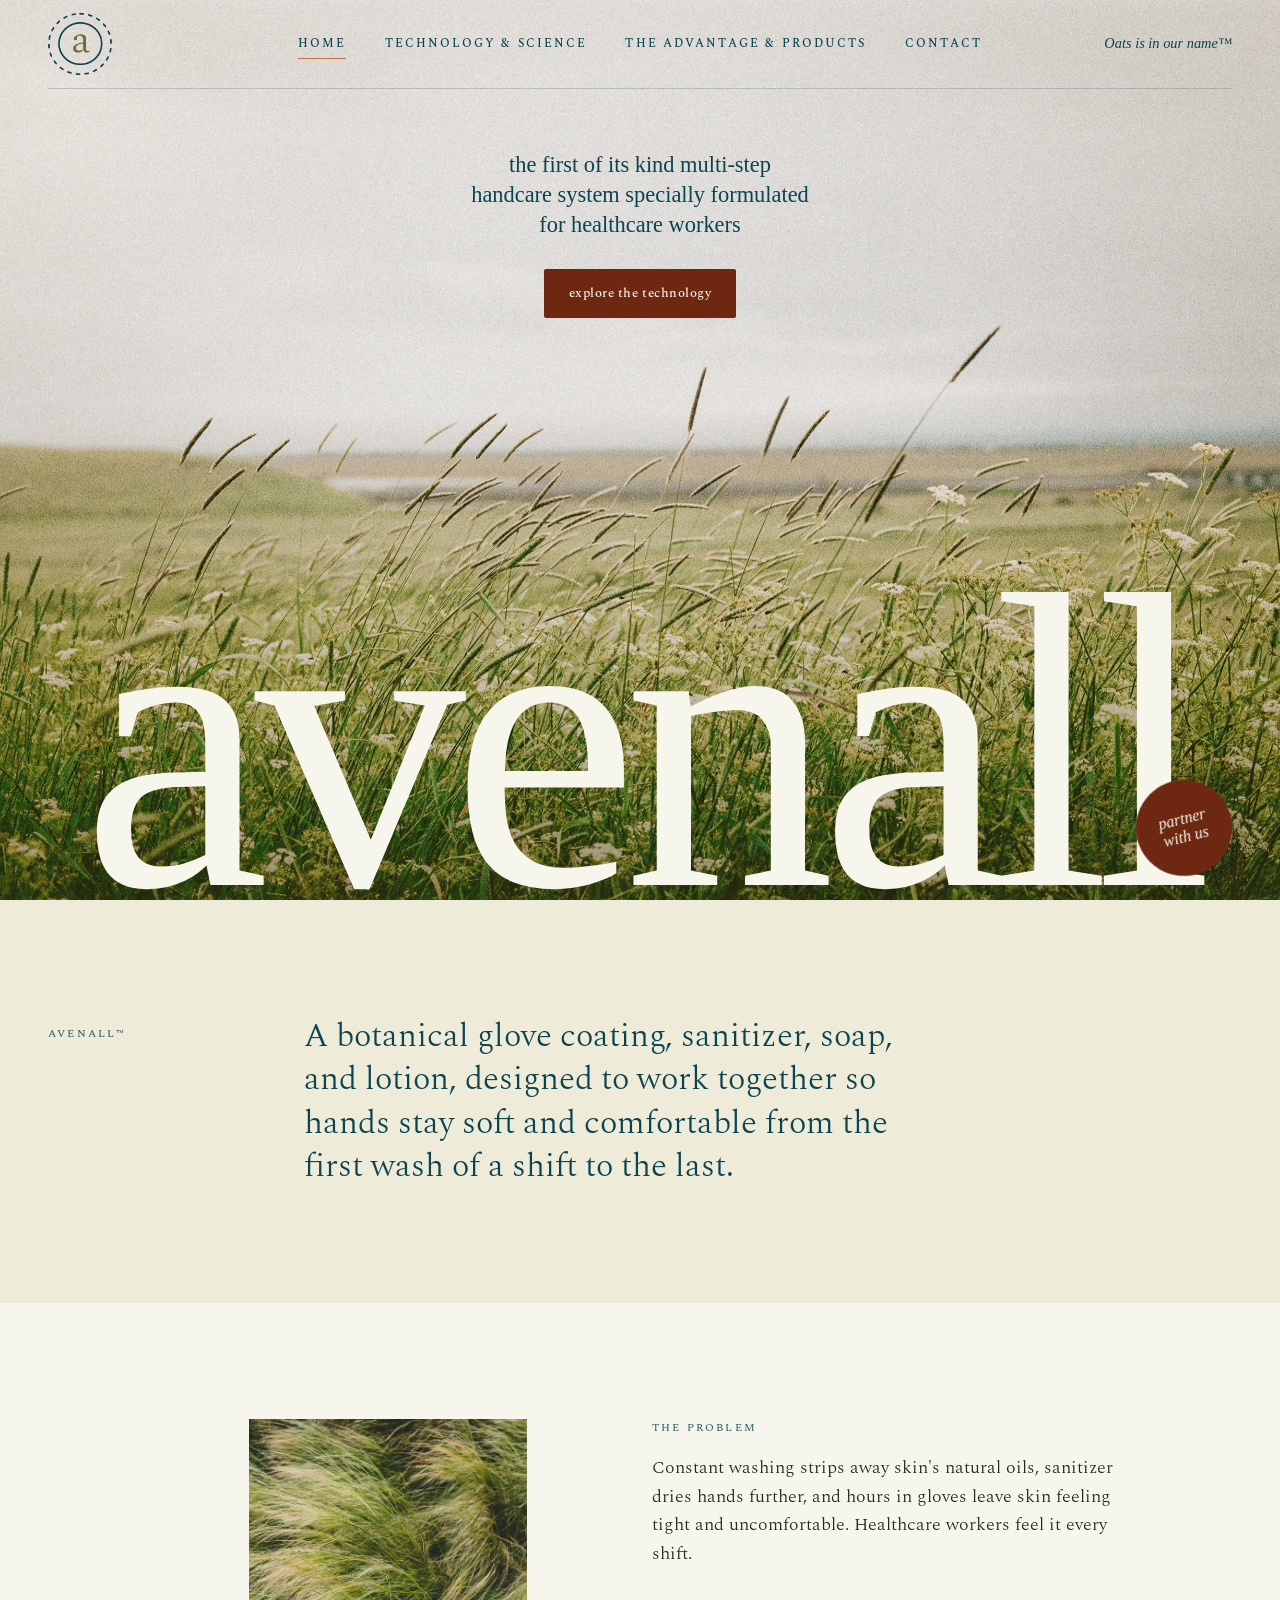
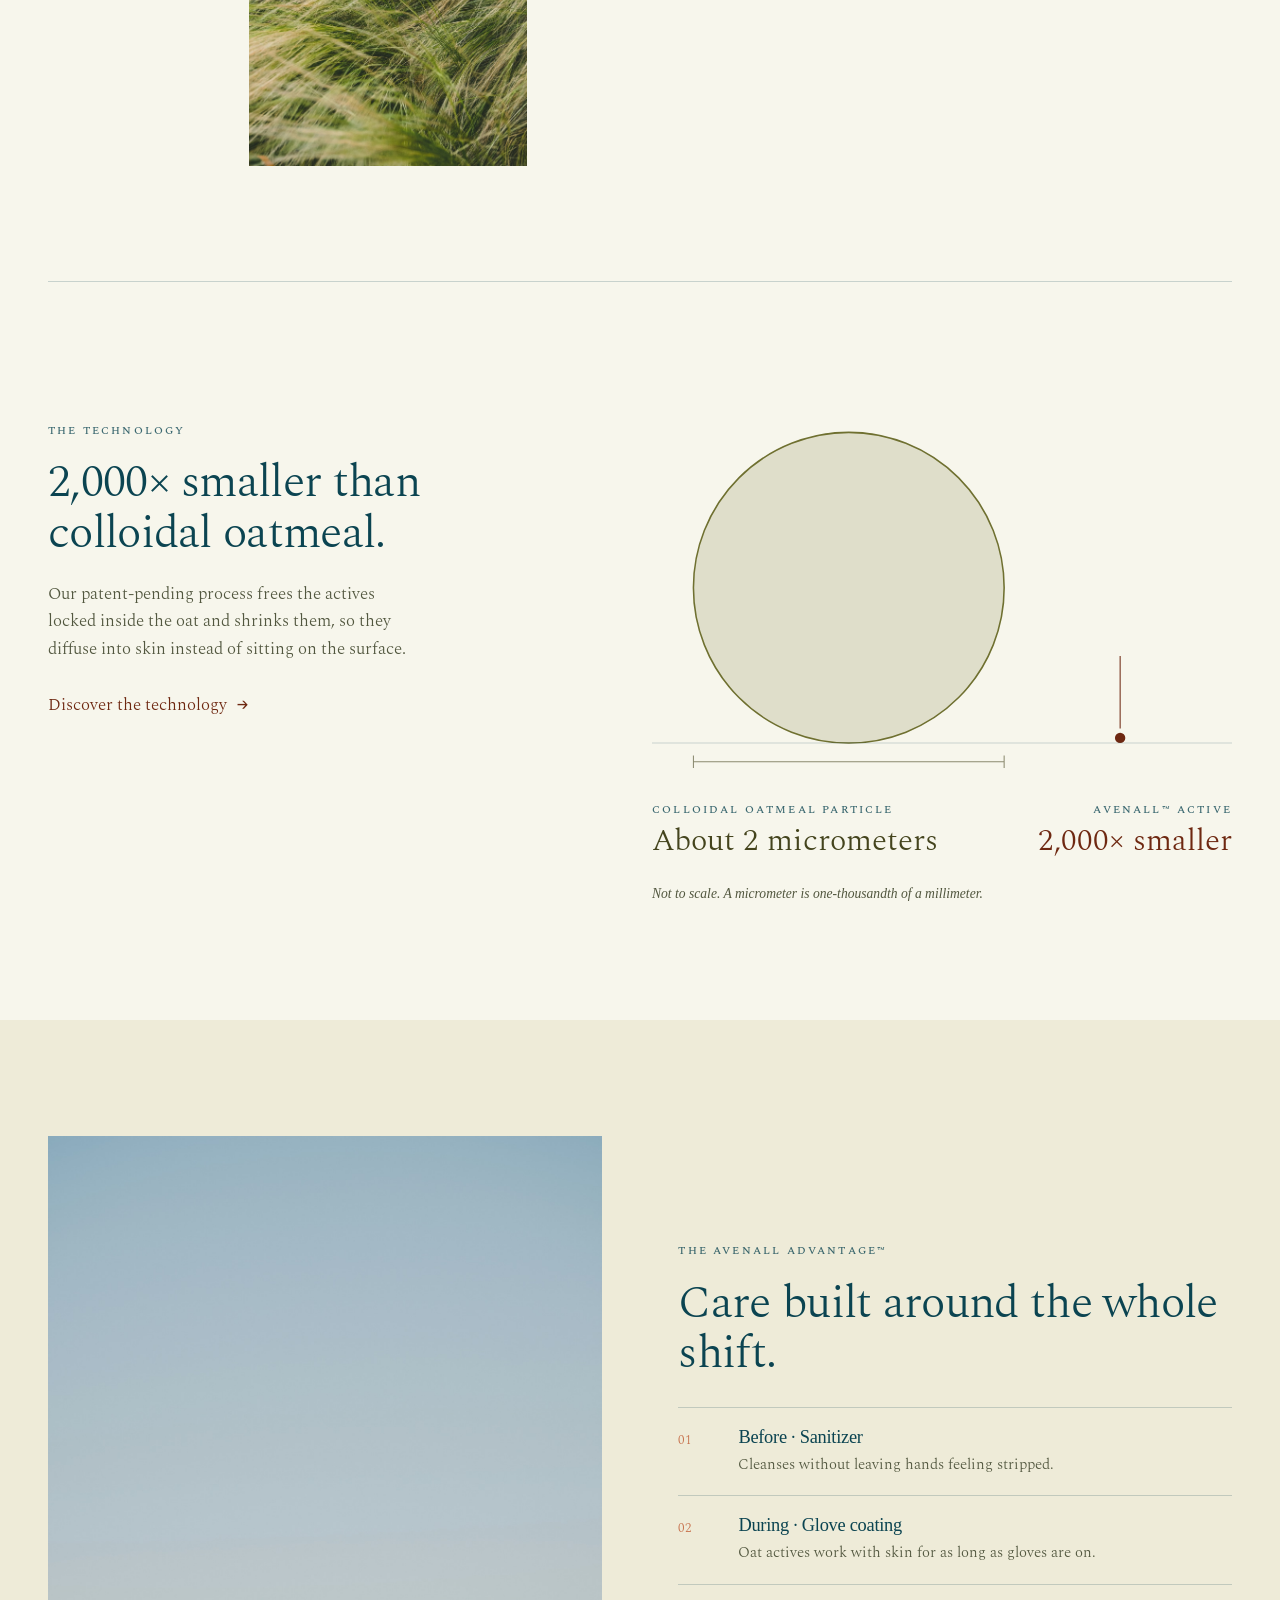
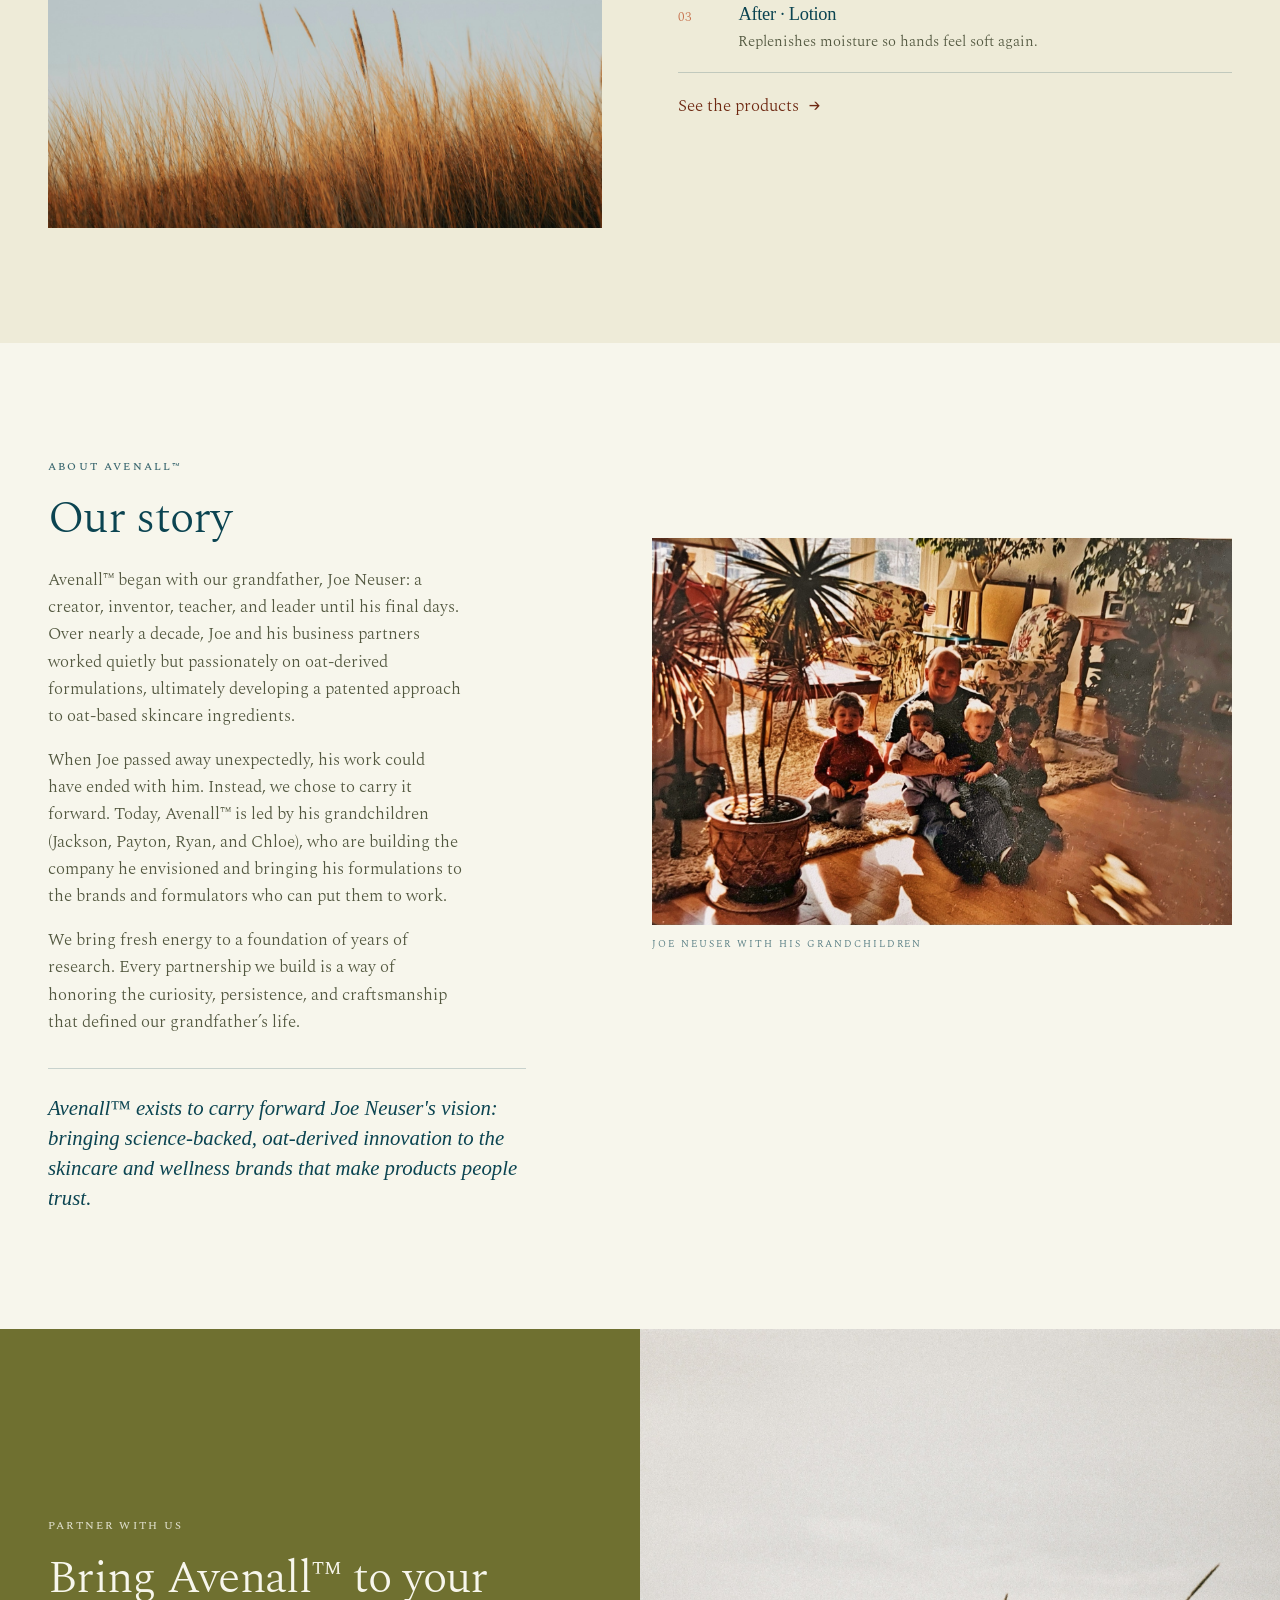
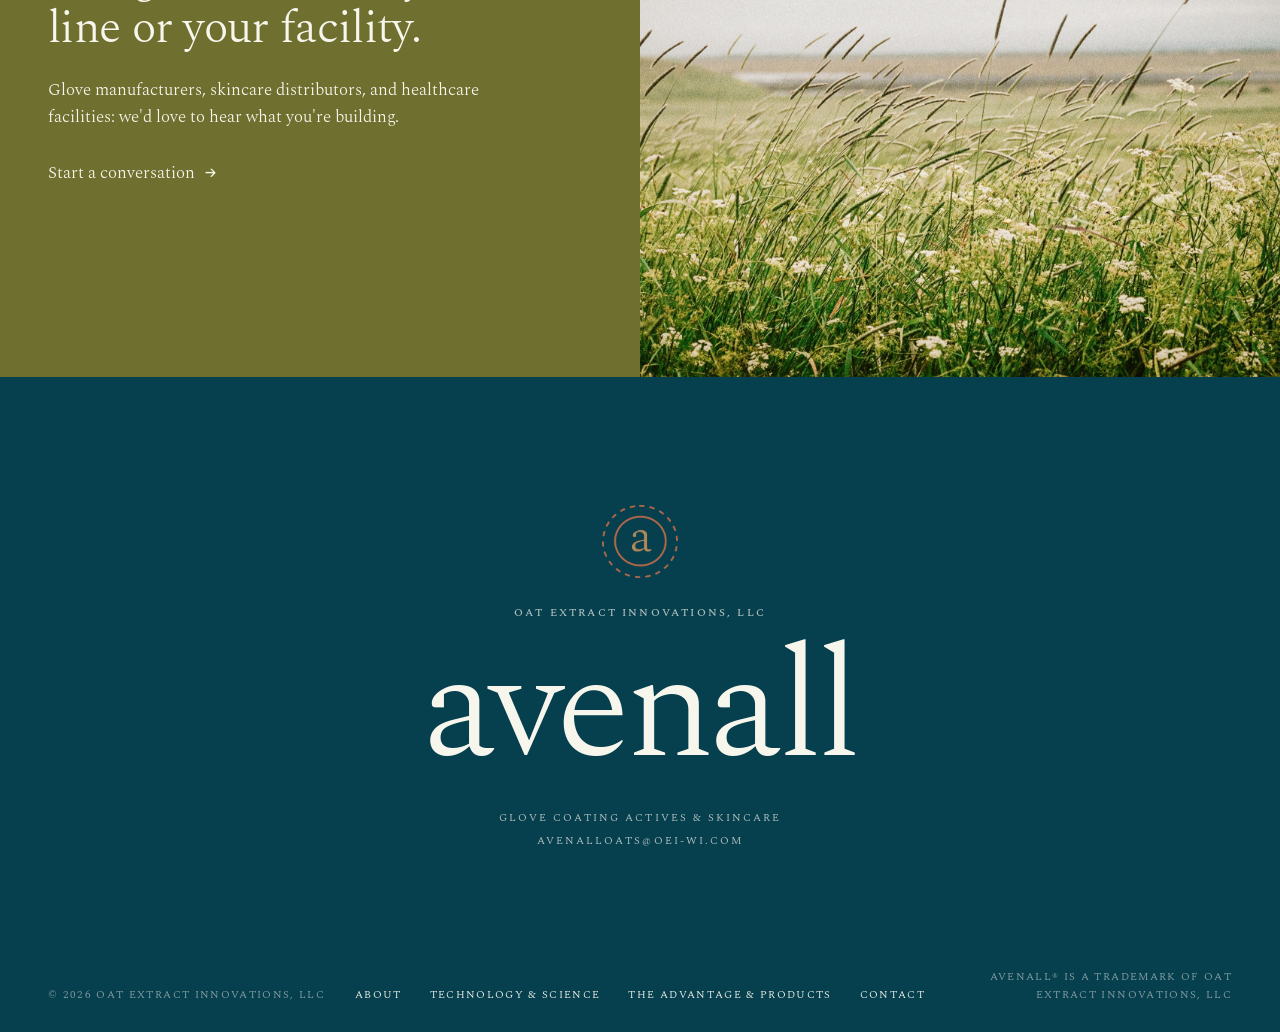
==== commit 7c4b2475: "website updates" ====
--- a/index.html
+++ b/index.html
@@ -64,7 +64,6 @@
   <section class="section">
     <div class="container fig reveal">
       <div class="fig-media">
-        <span class="fig-caption">fig. 1 · the problem</span>
         <img src="assets/grass3-web.jpg" alt="Wind-swept grass" loading="lazy">
       </div>
       <div class="fig-text">
--- a/styles.css
+++ b/styles.css
@@ -1,3 +1,4 @@
+@charset "UTF-8";
 /* =====================================================================
    Avenall™ site styles
    Editorial layout: lots of whitespace, hairline rules, small labels.
@@ -111,7 +112,7 @@
   border-bottom: 1px solid transparent;
   transition: border-color 0.2s ease, gap 0.2s ease;
 }
-.link-arrow::after { content: "→"; }
+.link-arrow::after { content: "\2192"; } /* right arrow, written as a code so it shows correctly everywhere */
 .link-arrow:hover { border-bottom-color: currentColor; gap: 14px; }
 
 .section { padding: var(--section) 0; }
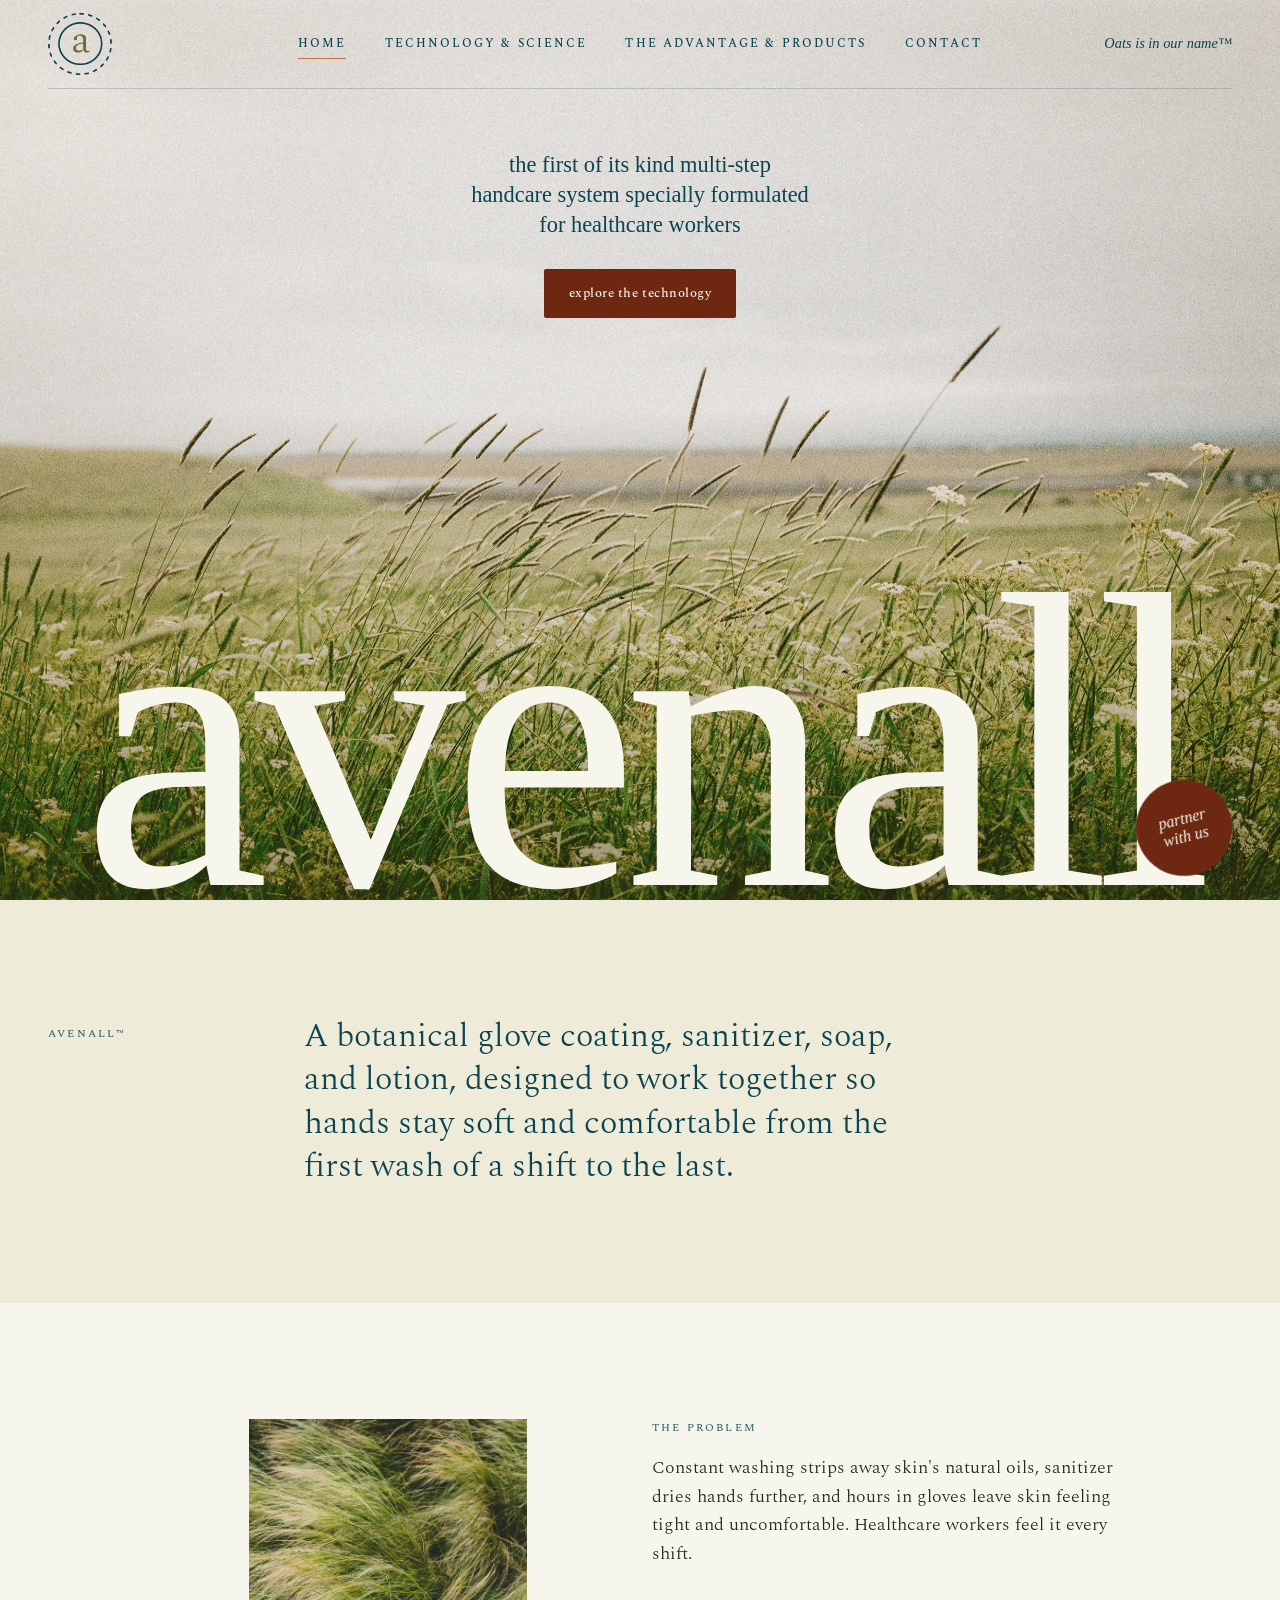
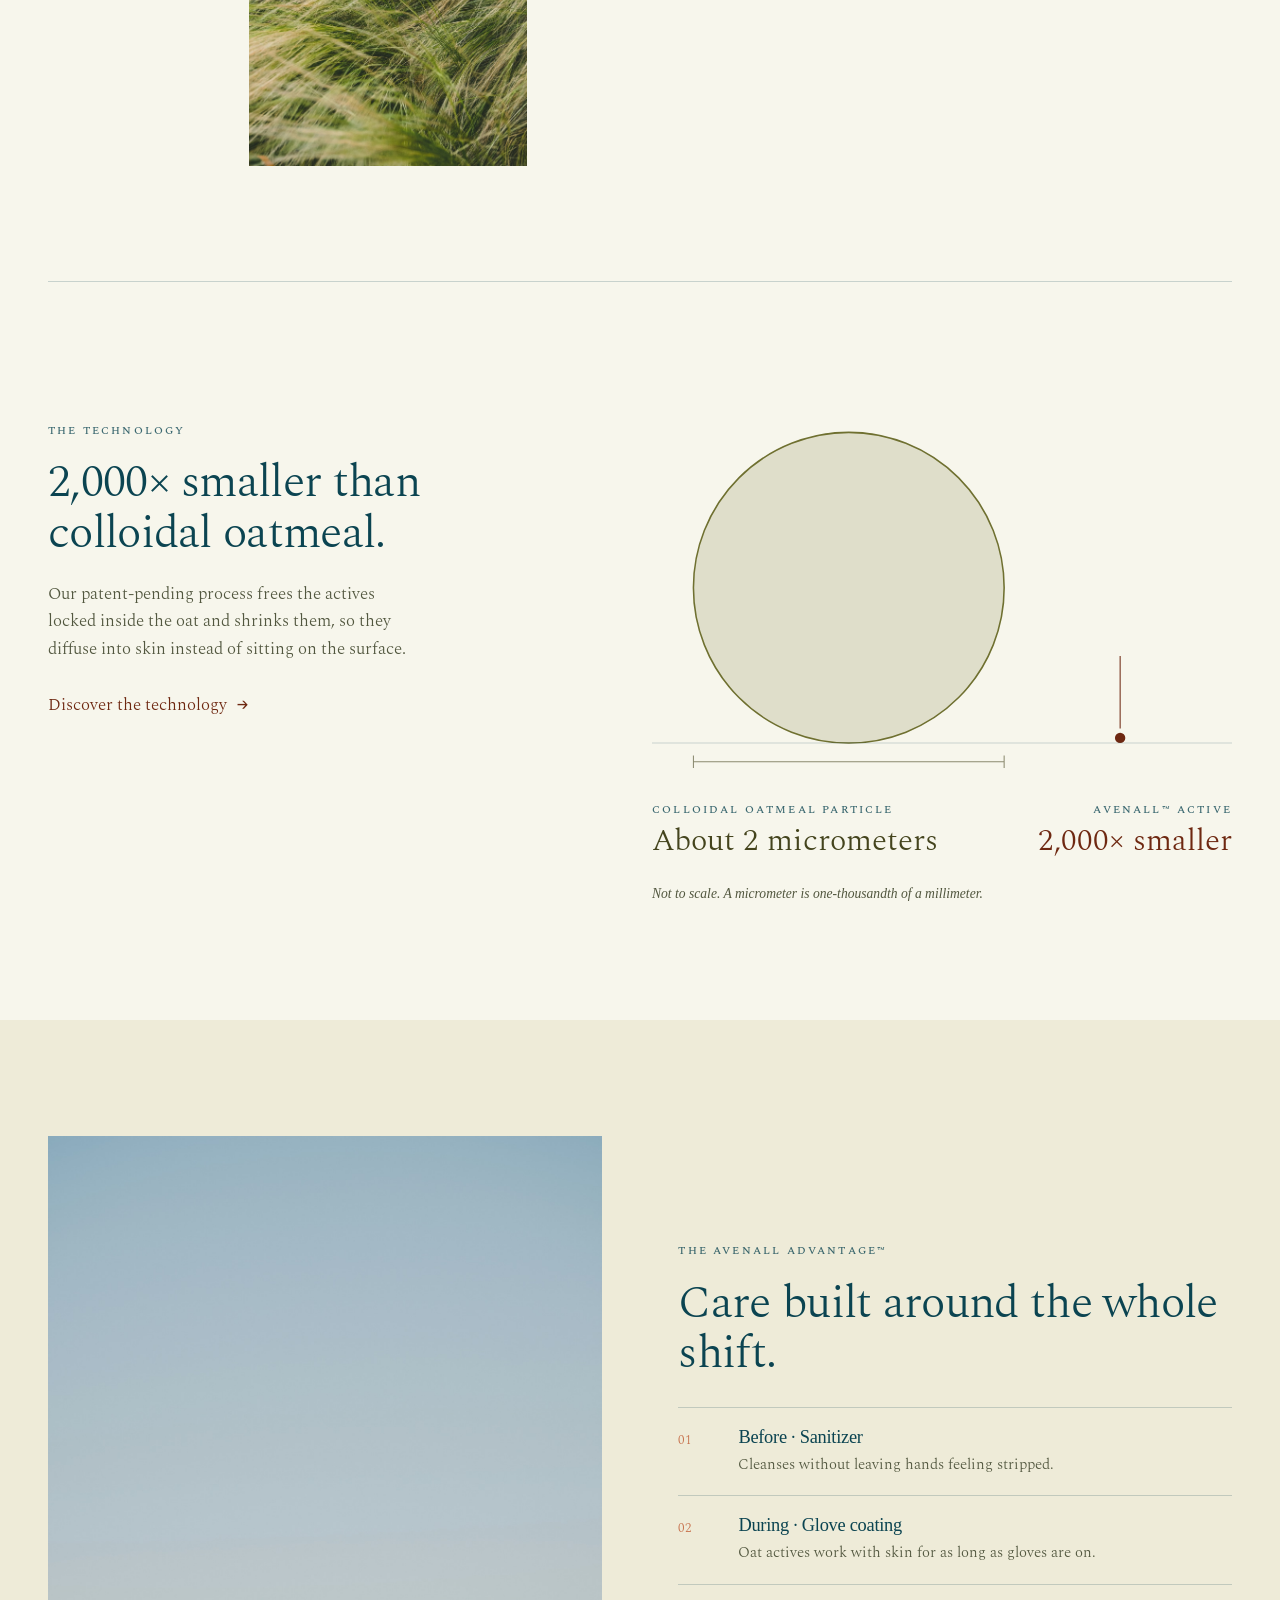
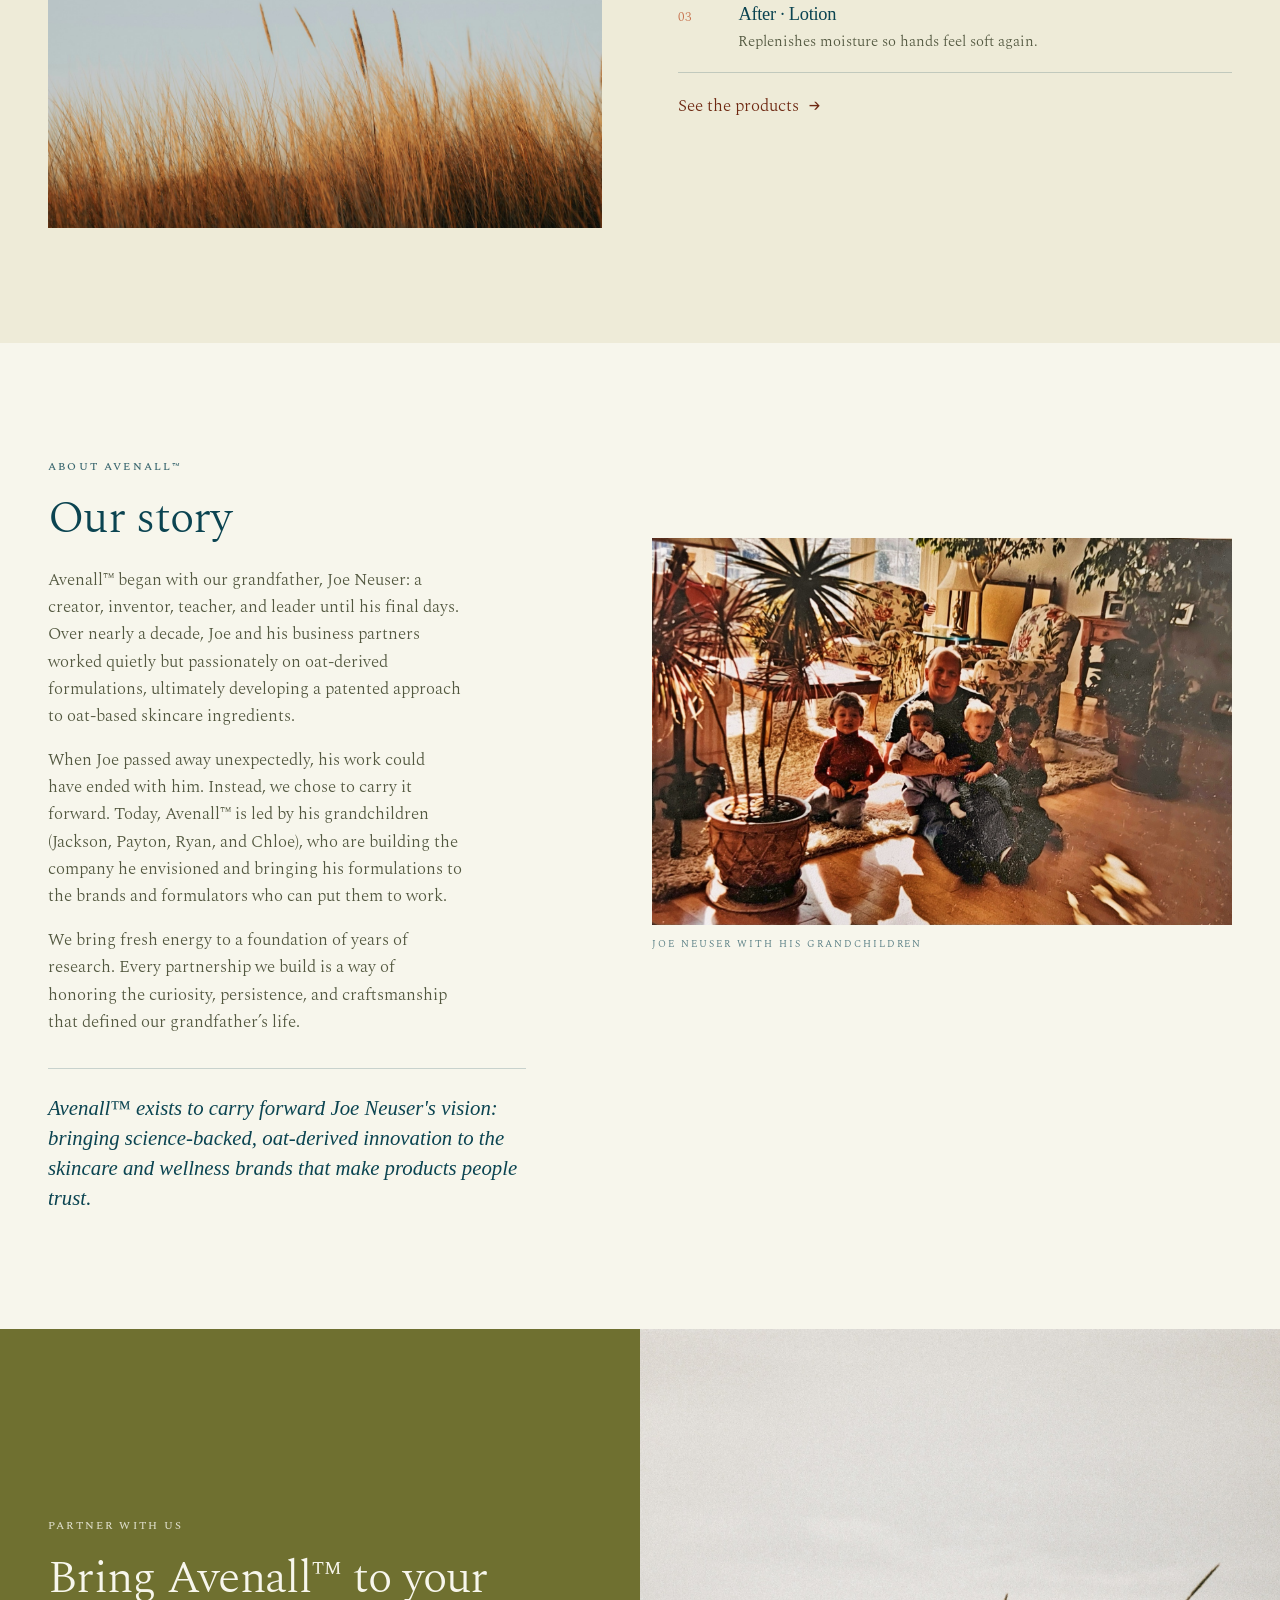
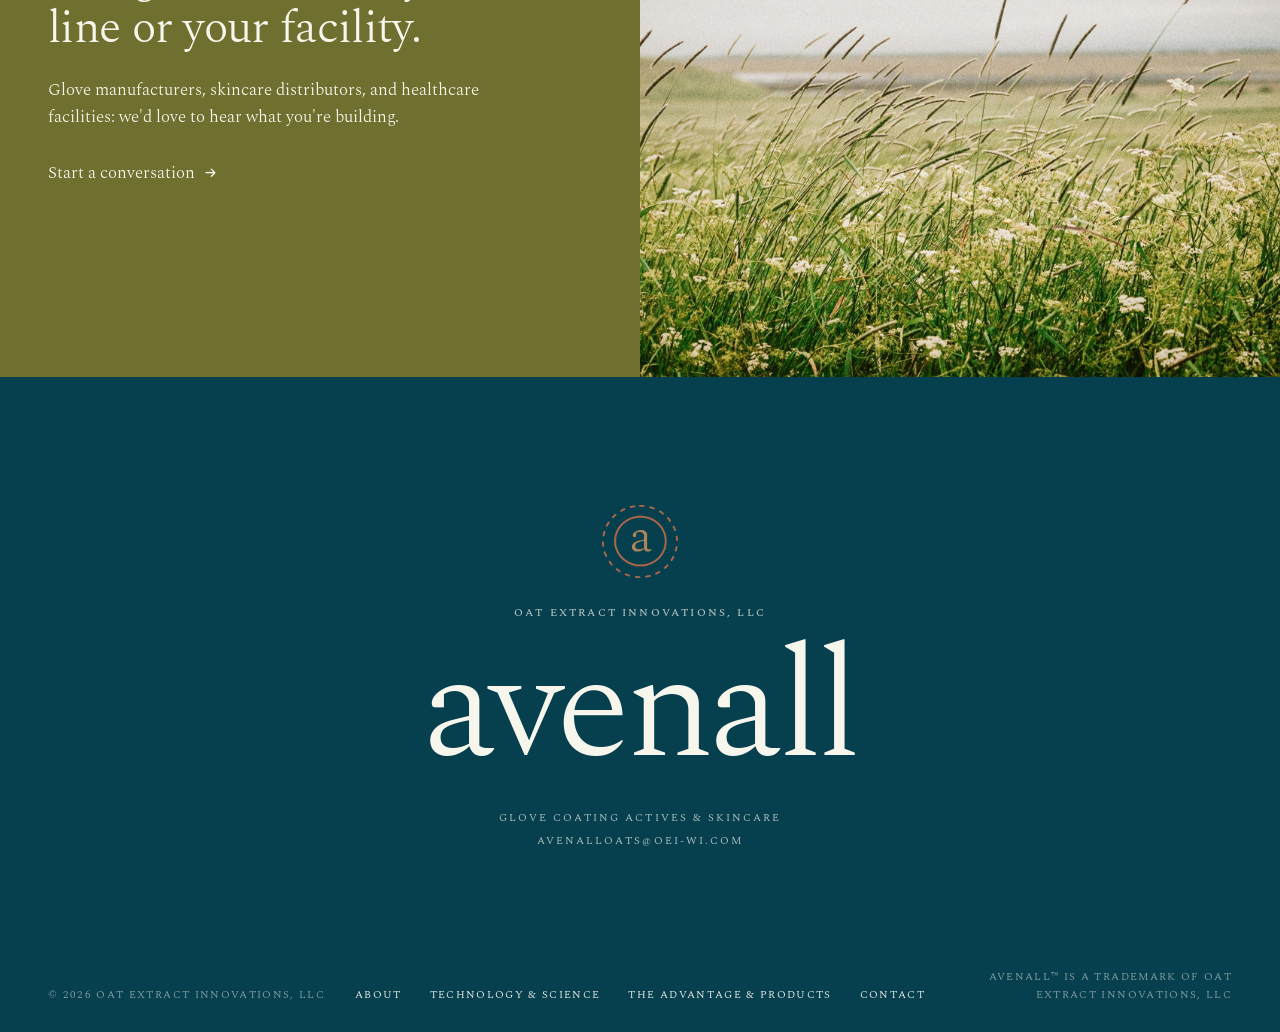
==== commit 4c088932: "trademark changes" ====
--- a/index.html
+++ b/index.html
@@ -183,7 +183,7 @@
         <a href="advantage.html">the advantage &amp; products</a>
         <a href="contact.html">contact</a>
       </nav>
-      <span>Avenall® is a trademark of Oat Extract Innovations, LLC</span>
+      <span>Avenall™ is a trademark of Oat Extract Innovations, LLC</span>
     </div>
   </div>
 </footer>
